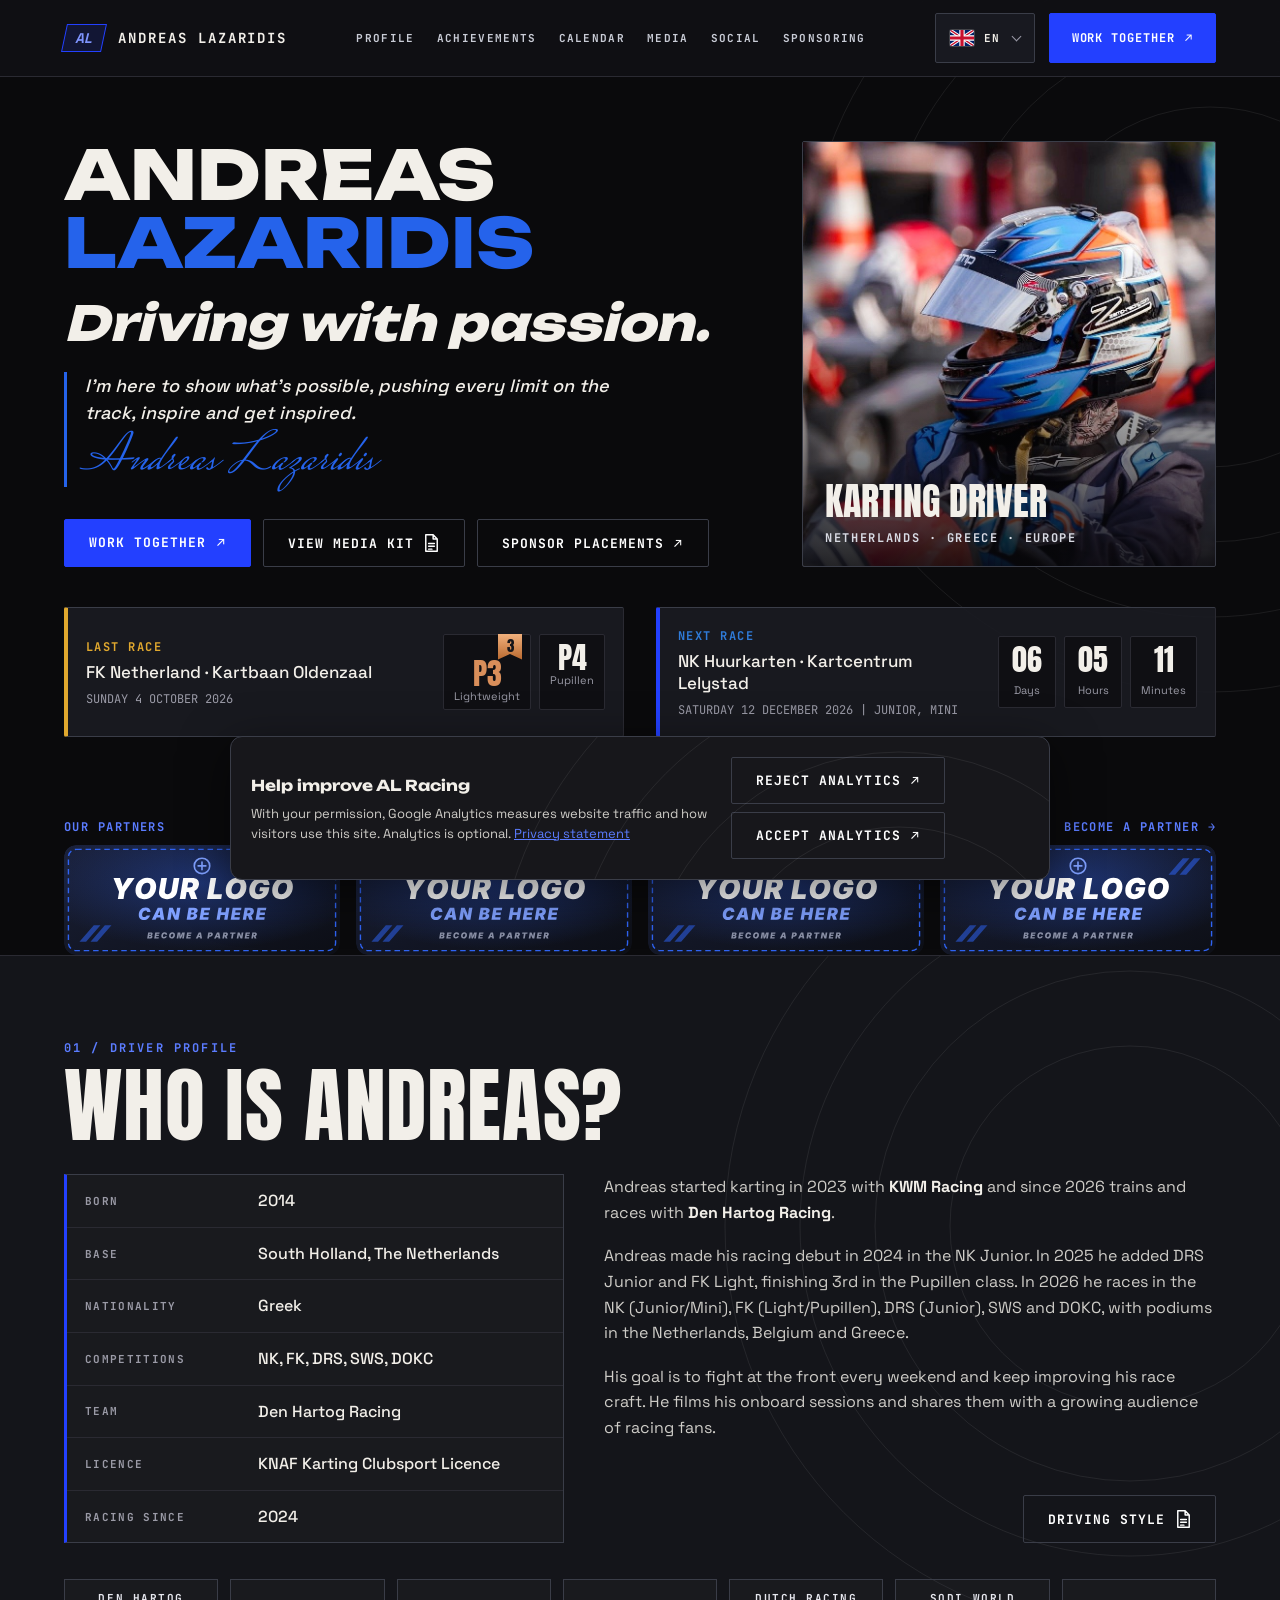
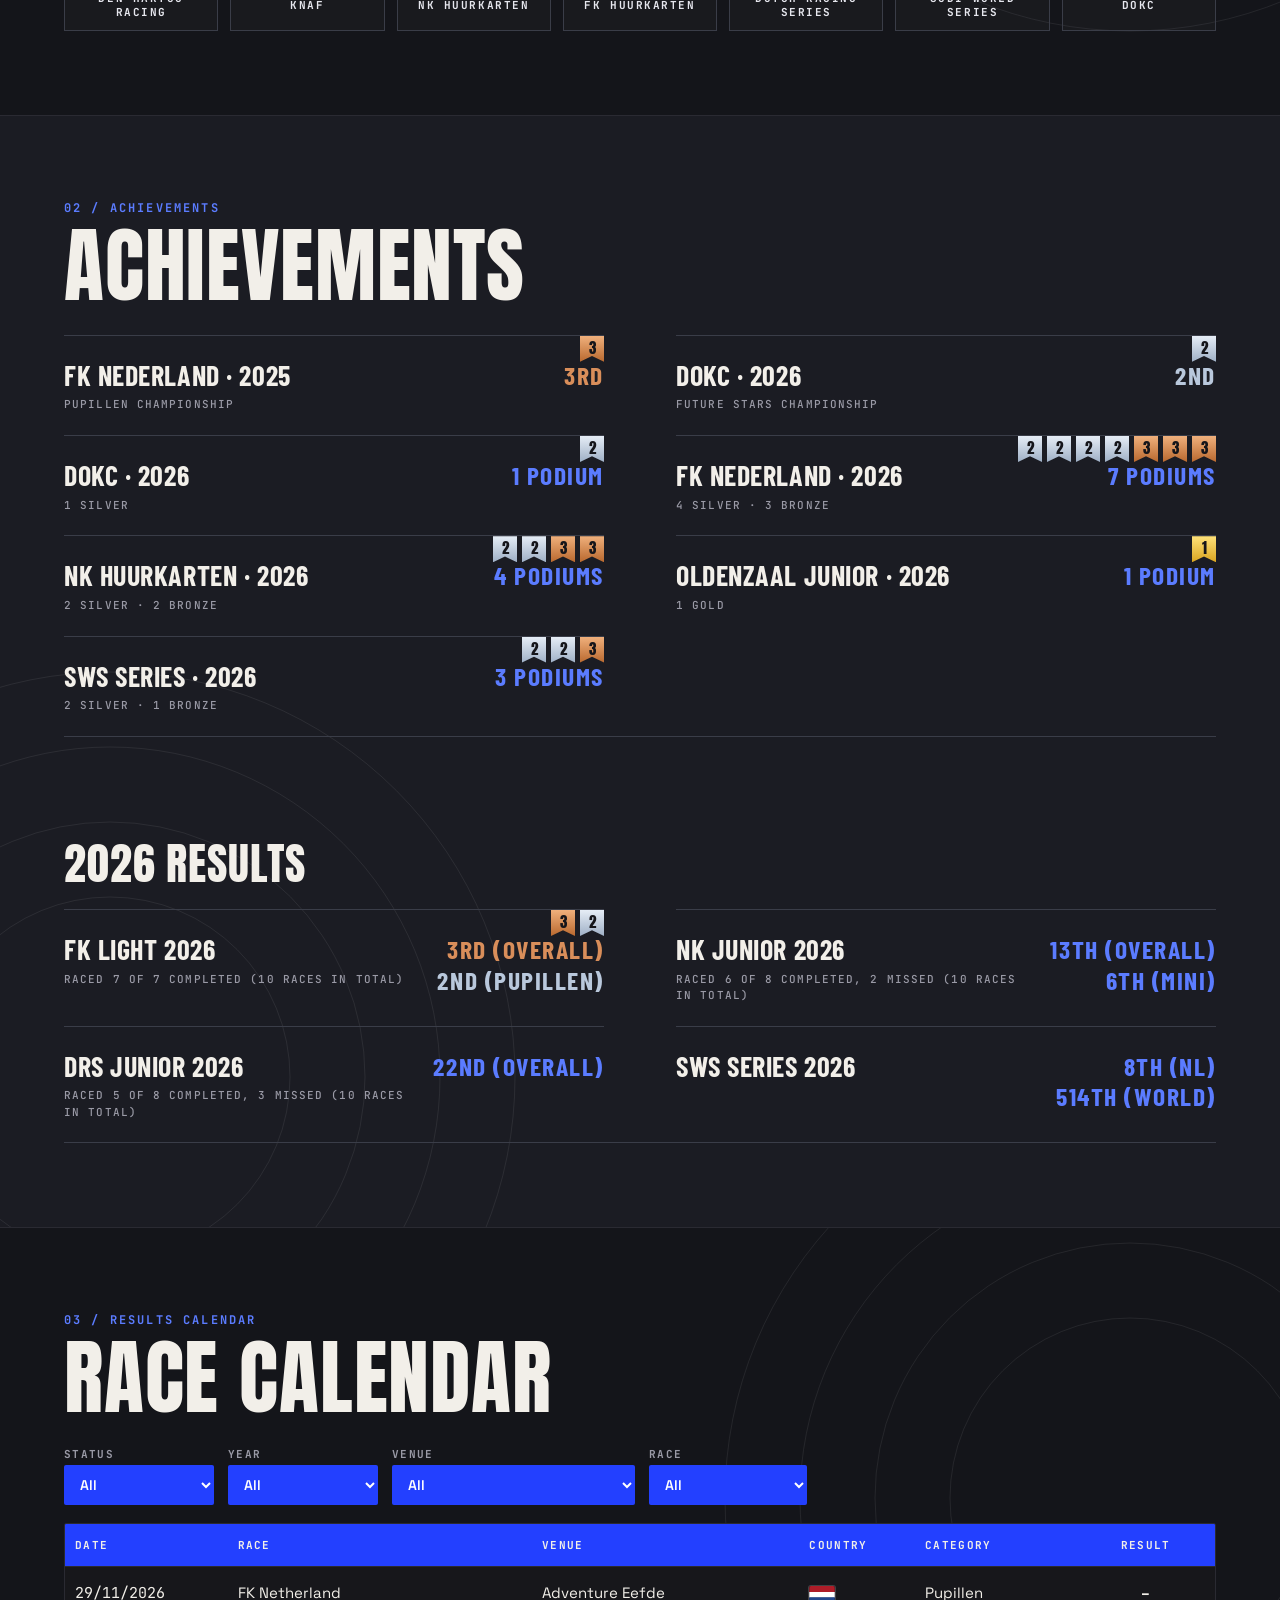
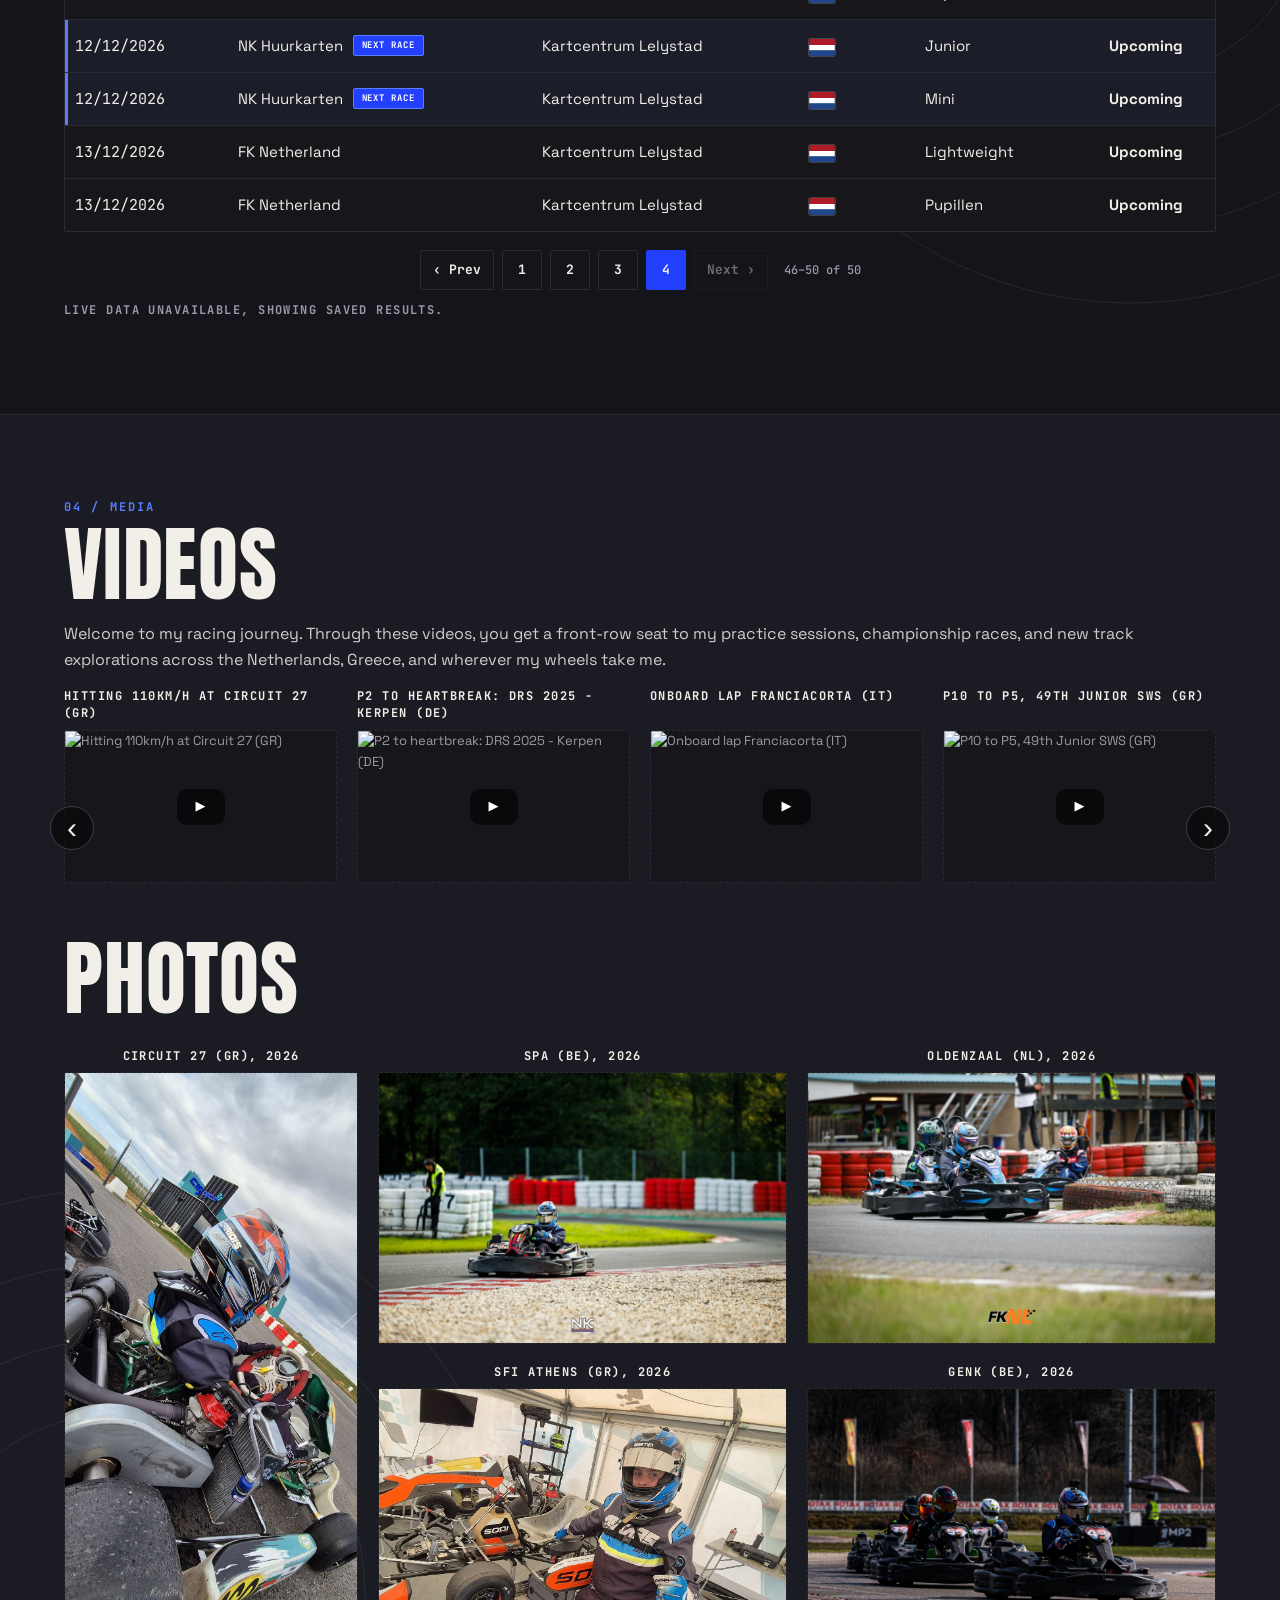
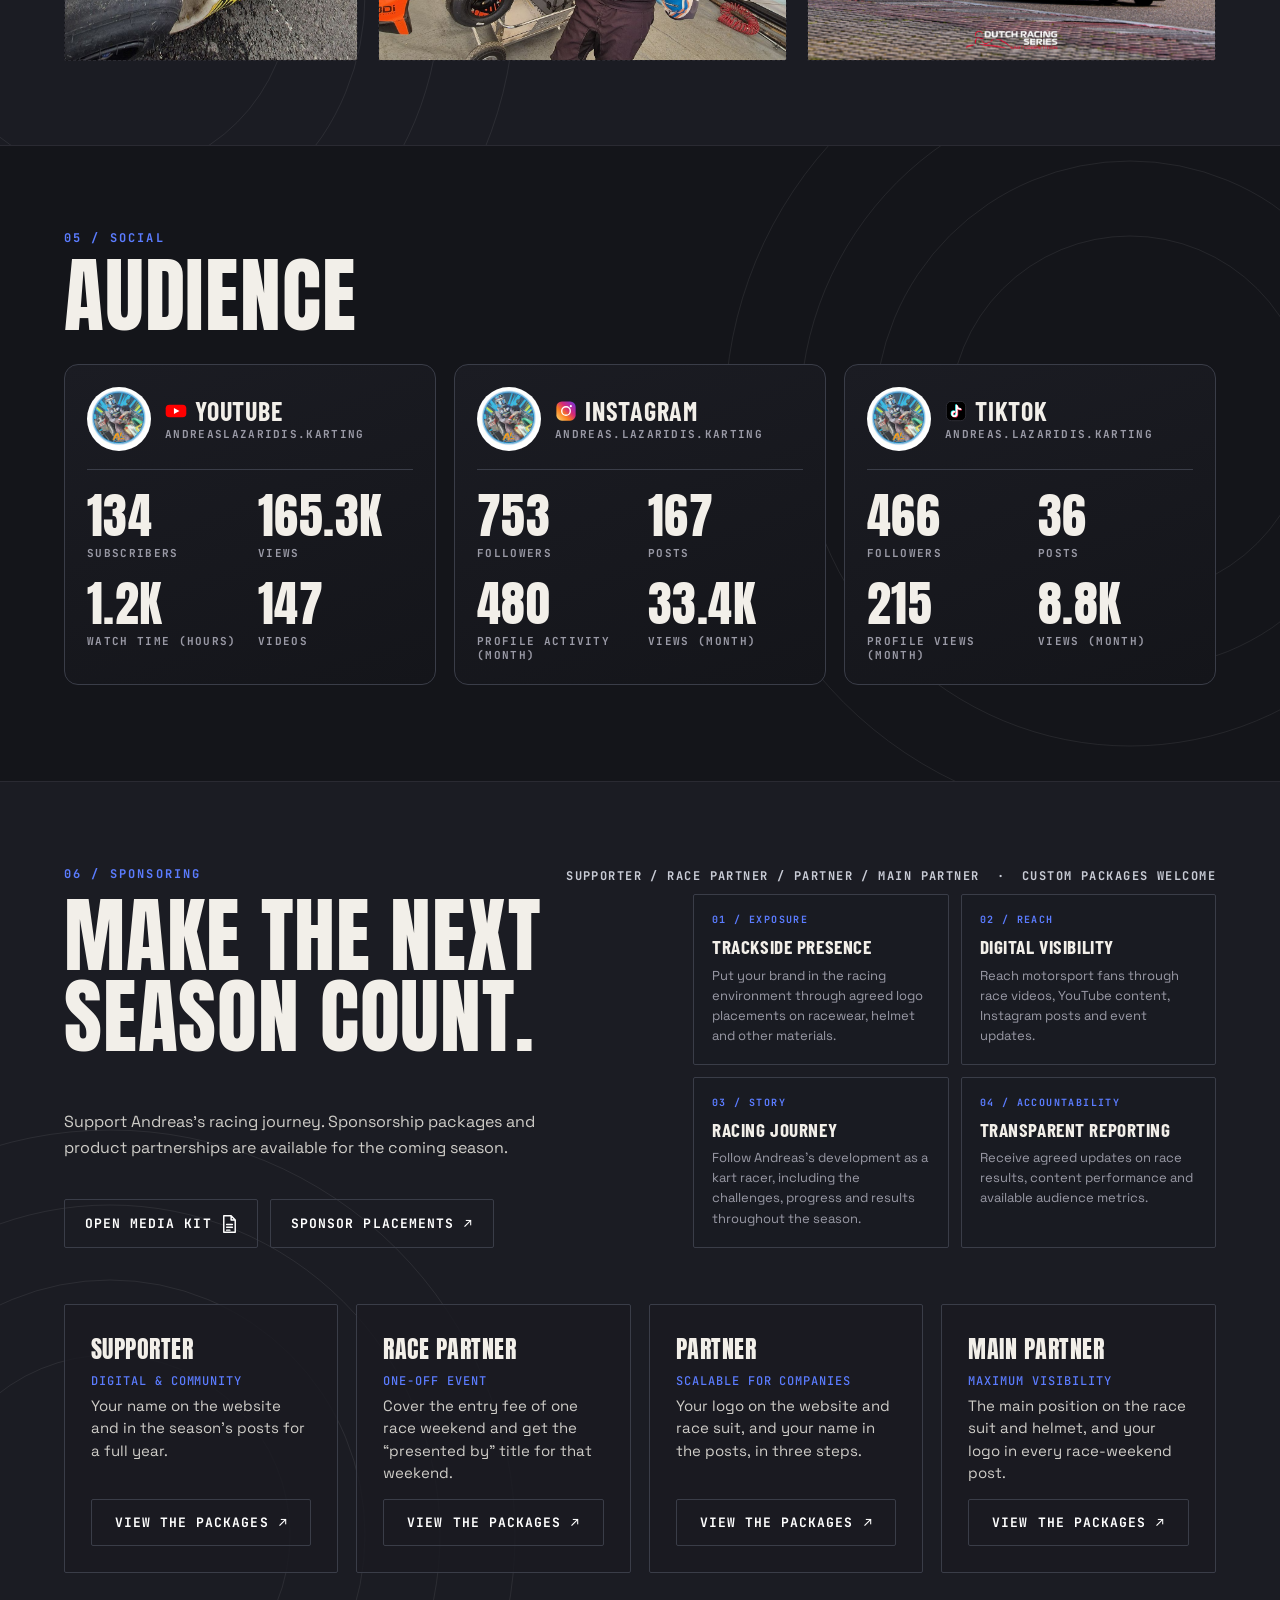
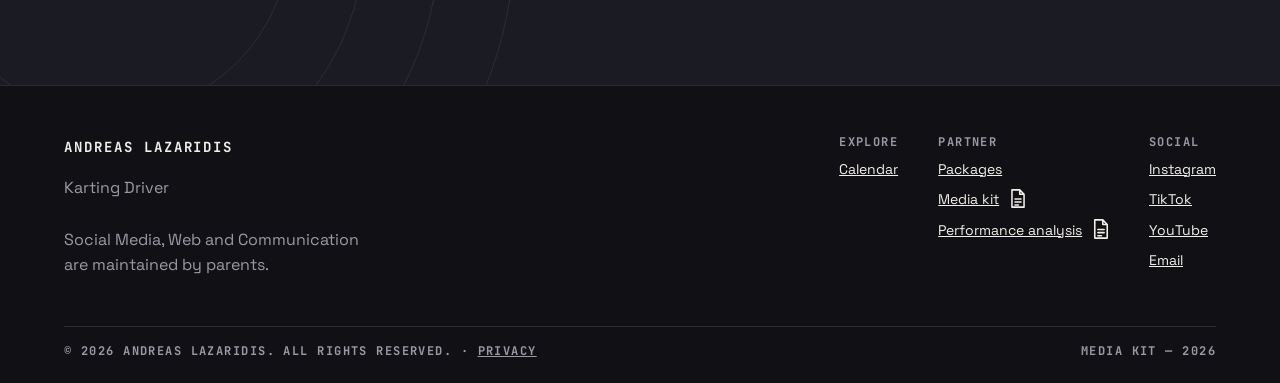
==== en/index.html @ 856485b6 "Replace media kit with 3 language decks (NL/EN/EL) Co-Authored-By: Claude Sonnet 5.5 <noreply@anthro" ====
<!DOCTYPE html>
<html lang="en">
<head>
<meta charset="utf-8">
<meta name="viewport" content="width=device-width, initial-scale=1">
<title>Andreas Lazaridis | Karting Driver</title>
<meta name="description" content="Follow karting driver Andreas Lazaridis racing in the Netherlands and across Europe. Explore race results, onboard videos, achievements and sponsorship opportunities.">
<meta name="theme-color" content="#0a0a0c">
<link rel="canonical" href="https://www.alracing.nl/en/">
<link rel="alternate" hreflang="nl" href="https://www.alracing.nl/">
<link rel="alternate" hreflang="en" href="https://www.alracing.nl/en/">
<link rel="alternate" hreflang="el" href="https://www.alracing.nl/gr/">
<link rel="alternate" hreflang="x-default" href="https://www.alracing.nl/">
<meta property="og:type" content="website">
<meta property="og:site_name" content="www.alracing.nl">
<meta property="og:locale" content="en_GB">
<meta property="og:locale:alternate" content="nl_NL">
<meta property="og:locale:alternate" content="el_GR">
<meta property="og:url" content="https://www.alracing.nl/en/">
<meta property="og:image" content="https://www.alracing.nl/images/og-image.jpg">
<meta property="og:image:width" content="1200">
<meta property="og:image:height" content="630">
<meta property="og:image:type" content="image/jpeg">
<meta property="og:image:alt" content="Andreas Lazaridis, karting driver, alracing.nl">
<meta property="og:title" content="Andreas Lazaridis | Karting Driver">
<meta property="og:description" content="Follow karting driver Andreas Lazaridis racing in the Netherlands and across Europe. Explore race results, onboard videos, achievements and sponsorship opportunities.">
<meta name="twitter:card" content="summary_large_image">
<meta name="twitter:image" content="https://www.alracing.nl/images/og-image.jpg">
<meta name="twitter:title" content="Andreas Lazaridis | Karting Driver">
<meta name="twitter:description" content="Follow karting driver Andreas Lazaridis racing in the Netherlands and across Europe. Explore race results, onboard videos, achievements and sponsorship opportunities.">
<link rel="preconnect" href="https://fonts.googleapis.com"><link rel="preconnect" href="https://fonts.gstatic.com" crossorigin>
<link rel="preload" href="https://fonts.googleapis.com/css2?family=Unbounded:wght@500;800&family=Space+Grotesk:wght@400;500;700&family=JetBrains+Mono:wght@500;700&family=Anton&family=Barlow+Condensed:wght@600;700&family=Mrs+Saint+Delafield&display=swap" as="style" onload="this.onload=null;this.rel='stylesheet'">
<noscript><link href="https://fonts.googleapis.com/css2?family=Unbounded:wght@500;800&family=Space+Grotesk:wght@400;500;700&family=JetBrains+Mono:wght@500;700&family=Anton&family=Barlow+Condensed:wght@600;700&family=Mrs+Saint+Delafield&display=swap" rel="stylesheet"></noscript>
<link rel="icon" href="/favicon.ico" sizes="48x48">
<link rel="icon" href="/favicon.svg" type="image/svg+xml" sizes="any">
<link rel="icon" href="/favicon-48.png" sizes="48x48" type="image/png">
<link rel="icon" href="/favicon-96.png" sizes="96x96" type="image/png">
<link rel="icon" href="/favicon-192.png" sizes="192x192" type="image/png">
<link rel="apple-touch-icon" href="/apple-touch-icon.png">
<link rel="preload" as="image" href="/images/portrait.jpg" fetchpriority="high">
<link rel="stylesheet" href="/style.css">
<script src="/i18n.js" defer></script>
<script type="application/ld+json">{"@context":"https://schema.org","@type":"Person","name":"Andreas Lazaridis","jobTitle":"Karting driver","url":"https://www.alracing.nl/en/","image":"https://www.alracing.nl/images/og-image.jpg","sameAs":["https://www.instagram.com/andreas.lazaridis.karting/","https://www.tiktok.com/@andreaskarting","https://www.youtube.com/channel/UC0MeHXdDhLF814x2ey1p_Wg"]}</script>
</head>
<body>
<header><svg width="0" height="0" style="position:absolute" aria-hidden="true" focusable="false"><defs><symbol id="fl-nl" viewBox="0 0 30 20"><path fill="#AE1C28" d="M0 0h30v7H0z"/><path fill="#fff" d="M0 7h30v6.7H0z"/><path fill="#21468B" d="M0 13.3h30V20H0z"/></symbol><symbol id="fl-en" viewBox="0 0 30 20"><path fill="#012169" d="M0 0h30v20H0z"/><path stroke="#fff" stroke-width="4" d="M0 0l30 20M30 0L0 20"/><path stroke="#C8102E" stroke-width="1.8" d="M0 0l30 20M30 0L0 20"/><path stroke="#fff" stroke-width="6.7" d="M15 0v20M0 10h30"/><path stroke="#C8102E" stroke-width="4" d="M15 0v20M0 10h30"/></symbol><symbol id="fl-gr" viewBox="0 0 30 20"><path fill="#0D5EAF" d="M0 0h30v20H0z"/><path fill="#fff" d="M0 2.22h30v2.22H0zM0 6.67h30v2.22H0zM0 11.1h30v2.22H0zM0 15.56h30v2.22H0z"/><path fill="#0D5EAF" d="M0 0h11.1v11.1H0z"/><path fill="#fff" d="M4.44 0h2.22v11.1H4.44zM0 4.44h11.1v2.22H0z"/></symbol></defs></svg><div class="wrap"><a class="logo" href="#top"><i aria-hidden="true"><b>AL</b></i>Andreas Lazaridis</a>
<nav><a href="#profile" data-i18n="nav_profile">Profile</a><a href="#achievements" data-i18n="nav_achievements">Achievements</a><a href="#calendar" data-i18n="nav_calendar">Calendar</a><a href="#media" data-i18n="nav_media">Media</a><a href="#social" data-i18n="nav_social">Social</a><a href="#sponsoring" data-i18n="nav_sponsoring">Sponsoring</a></nav>
<div class="hdr-end"><div class="lang" id="lang"><button class="lang-btn" type="button" aria-haspopup="true" aria-expanded="false" aria-controls="langMenu" aria-label="Language"><span class="lang-flag"><svg viewBox="0 0 30 20" aria-hidden="true"><use href="#fl-en"/></svg></span><span class="lang-code">EN</span></button><ul class="lang-menu" id="langMenu" hidden><li><a href="/nl/" hreflang="nl" lang="nl"><span class="lang-flag"><svg viewBox="0 0 30 20" aria-hidden="true"><use href="#fl-nl"/></svg></span><span class="lang-name">Nederlands</span><span class="lang-abbr">NL</span></a></li><li><a href="/en/" hreflang="en" lang="en" aria-current="true"><span class="lang-flag"><svg viewBox="0 0 30 20" aria-hidden="true"><use href="#fl-en"/></svg></span><span class="lang-name">English</span><span class="lang-abbr">EN</span></a></li><li><a href="/gr/" hreflang="el" lang="el"><span class="lang-flag"><svg viewBox="0 0 30 20" aria-hidden="true"><use href="#fl-gr"/></svg></span><span class="lang-name">Ελληνικά</span><span class="lang-abbr">GR</span></a></li></ul></div><a class="btn" data-mail data-i18n="btn_work_together" href="#">Work together</a></div></div></header>

<main id="top" class="wrap">
<div class="hero"><div>
<h1>Andreas <span>Lazaridis</span></h1><p class="tag" data-i18n="hero_tag">Driving with passion.</p>
<blockquote class="quote"><p data-i18n="hero_quote">I'm here to show what's possible, pushing every limit on the track, inspire and get inspired.</p>
<div class="sig" aria-label="Andreas Lazaridis">Andreas Lazaridis</div></blockquote>
<div class="cta"><a class="btn" data-mail data-i18n="btn_work_together" href="#">Work together</a><a class="btn ghost" href="/mediakit_en.pdf" target="_blank" rel="noopener" data-i18n="hero_btn_mediakit">View media kit</a><button type="button" class="btn ghost" data-place data-i18n="hero_btn_sponsors">Sponsor placements</button></div></div>
<div class="portrait"><img src="/images/portrait.jpg" width="850" height="1164" alt="Andreas Lazaridis holding his helmet" fetchpriority="high" decoding="async" onerror="this.style.display='none'">
<div class="mantra" data-i18n-first="hero_mantra">Karting driver<span class="mono" data-i18n="hero_mantra_sub">Netherlands · Greece · Europe</span></div></div></div>

<div class="strip">
<div class="next last" id="last" hidden><div><span class="mono" data-i18n="strip_last_race">Last race</span><h3 id="lName"></h3><small id="lMeta"></small></div>
<div class="cd" id="lRes"></div></div>
<div class="next" id="next" hidden><div><span class="mono" data-i18n="strip_next_race">Next race</span><h3 id="nName"></h3><small id="nMeta"></small></div>
<div class="cd" id="cd"><div><b id="d">00</b><span data-i18n="strip_days">Days</span></div><div><b id="h">00</b><span data-i18n="strip_hours">Hours</span></div><div><b id="m">00</b><span data-i18n="strip_minutes">Minutes</span></div></div></div>
</div>
<div class="spons" aria-label="Partners"><div class="sp-head"><span class="mono" data-i18n="strip_our_partners">Our partners</span><a class="mono" href="#sponsoring" data-i18n="strip_become_partner">Become a partner &rarr;</a></div>
<div class="sp-view" id="spView" tabindex="0"><div class="sp-track" id="spTrack"></div></div></div>
</main>

<section id="profile"><div class="wrap"><span class="eyebrow" data-i18n="profile_eyebrow">01 / Driver profile</span><h2 data-i18n="profile_heading">Who is Andreas?</h2>
<div class="two"><dl class="facts"><div><dt data-i18n="facts_born">Born</dt><dd>2014</dd></div><div><dt data-i18n="facts_base">Base</dt><dd data-i18n="facts_base_value">South Holland, The Netherlands</dd></div><div><dt data-i18n="facts_nationality">Nationality</dt><dd data-i18n="facts_nationality_value">Greek</dd></div><div><dt data-i18n="facts_competitions">Competitions</dt><dd>NK, FK, DRS, SWS, DOKC</dd></div><div><dt data-i18n="facts_team">Team</dt><dd>Den Hartog Racing</dd></div><div><dt data-i18n="facts_licence">Licence</dt><dd data-i18n="facts_licence_value">KNAF Karting Clubsport Licence</dd></div><div><dt data-i18n="facts_since">Racing since</dt><dd>2024</dd></div></dl><div>
<p data-i18n="profile_p1" data-i18n-bold>Andreas started karting in 2023 with <b>KWM Racing</b> and since 2026 trains and races with <b>Den Hartog Racing</b>.</p>
<p data-i18n="profile_p2" data-i18n-bold>Andreas made his racing debut in 2024 in the NK Junior. In 2025 he added DRS Junior and FK Light, finishing 3rd in the Pupillen class. In 2026 he races in the NK (Junior/Mini), FK (Light/Pupillen), DRS (Junior), SWS and DOKC, with podiums in the Netherlands, Belgium and Greece.</p>
<p data-i18n="profile_p3" data-i18n-bold>His goal is to fight at the front every weekend and keep improving his race craft. He films his onboard sessions and shares them with a growing audience of racing fans.</p><a class="btn ghost facts-cta" data-i18n="profile_btn_driving_style" href="/documents/Andreas-Lazaridis-Performance-Analysis.pdf" target="_blank" rel="noopener">Driving Style</a></div>
</div><div class="chips" id="logos"></div></div></section>

<section id="achievements"><div class="wrap"><span class="eyebrow" data-i18n="achievements_eyebrow">02 / Achievements</span><h2 data-i18n="achievements_heading">Achievements</h2>
<div class="res" id="ach"></div>
<h3 class="sub" data-i18n="achievements_subheading">2026 Results</h3>
<div class="res" id="standings"></div></div></section>

<section id="calendar"><div class="wrap"><span class="eyebrow" data-i18n="calendar_eyebrow">03 / Results calendar</span><h2 data-i18n="calendar_heading">Race Calendar</h2>
<div class="filters">
<label><span data-i18n="filter_status">Status</span><select id="fStatus"></select></label><label><span data-i18n="filter_year">Year</span><select id="fYear"></select></label>
<label><span data-i18n="filter_venue">Venue</span><select id="fVenue"></select></label><label><span data-i18n="filter_race">Race</span><select id="fRace"></select></label></div>
<div class="scroll"><table><thead><tr><th data-i18n="table_date">Date</th><th data-i18n="table_race">Race</th><th data-i18n="table_venue">Venue</th><th data-i18n="table_country">Country</th><th data-i18n="table_category">Category</th><th style="text-align:center" data-i18n="table_result">Result</th></tr></thead><tbody id="rows"></tbody></table></div>
<div class="pager" id="pager"></div>
<p class="mono" id="note"></p></div></section>

<section id="media"><div class="wrap"><span class="eyebrow" data-i18n="media_eyebrow">04 / Media</span><h2 data-i18n="media_videos_heading">Videos</h2>
<p style="color:#cfcdc8;margin-top:-12px" data-i18n="media_videos_intro">Welcome to my racing journey. Through these videos, you get a front-row seat to my practice sessions, championship races, and new track explorations across the Netherlands, Greece, and wherever my wheels take me.</p>
<div class="vrow"><button type="button" class="va" id="vPrev" aria-label="Scroll videos left">&#8249;</button><div class="vids" id="vids"></div><button type="button" class="va" id="vNext" aria-label="Scroll videos right">&#8250;</button></div><h2 data-i18n="media_photos_heading">Photos</h2><div class="photos" id="photos"></div><p class="more" id="phMore" hidden><button type="button" class="btn ghost" id="phAll"></button></p></div></section>
<div class="pc" id="pc" hidden role="dialog" aria-modal="true" aria-label="Photo gallery"><button type="button" class="pc-x" id="pcClose" aria-label="Close">&times;</button><div class="pc-stage"><button type="button" class="pc-a" id="pcPrev" aria-label="Previous photo">&#8249;</button><img id="pcImg" alt=""><button type="button" class="pc-a" id="pcNext" aria-label="Next photo">&#8250;</button></div><div class="pc-cap"><span class="mono" id="pcDate"></span><h3 id="pcTitle"></h3><span class="mono pc-credit" id="pcCredit"></span><div class="pc-nav"><span class="mono" id="pcCount"></span><div class="pc-dots" id="pcDots"></div></div></div></div><div class="pc" id="vc" hidden role="dialog" aria-modal="true" aria-label="Video gallery"><button type="button" class="pc-x" id="vcClose" aria-label="Close">&times;</button><div class="pc-stage"><button type="button" class="pc-a" id="vcPrev" aria-label="Previous video">&#8249;</button><div class="vc-frame" id="vcFrame"></div><button type="button" class="pc-a" id="vcNext" aria-label="Next video">&#8250;</button></div><div class="pc-cap"><span class="mono" id="vcDate"></span><h3 id="vcTitle"></h3><span class="mono pc-credit" id="vcCredit"></span><div class="pc-nav"><span class="mono" id="vcCount"></span><div class="pc-dots" id="vcDots"></div></div></div></div>

<div class="pm" id="pm" hidden role="dialog" aria-modal="true" aria-labelledby="pmT"><div class="pm-box"><button type="button" class="pc-x" id="pmClose" aria-label="Close">&times;</button>
<span class="eyebrow" data-i18n="pm_eyebrow">Sponsor placements</span><h3 id="pmT" data-i18n="pm_title">Where your brand appears</h3>
<p class="pm-lead" data-i18n="pm_lead">Shown on Andreas’s own helmet (Zamp RZ-42 Youth) and race suit.</p>
<div class="pm-fig helmet"><figure><img src="/images/sponsor-helmet-side.svg" width="330" height="318" alt="Helmet, side view: areas 1, 2, 8, 9, 11 and 12" loading="lazy"></figure><figure><img src="/images/sponsor-helmet-front.svg" width="260" height="296" alt="Helmet, front view: areas 2 and 11" loading="lazy"></figure><figure><img src="/images/sponsor-helmet-rear.svg" width="260" height="296" alt="Helmet, rear view: area 9" loading="lazy"></figure></div>
<div class="pm-fig suit"><figure><img src="/images/sponsor-suit-front.svg" width="300" height="632" alt="Race suit, front: areas 3 (small chest logos), 5, 6 and 7" loading="lazy"></figure><figure><img src="/images/sponsor-suit-back.svg" width="300" height="632" alt="Race suit, back: areas 4, 5, 6 and 10" loading="lazy"></figure></div>
<ul class="legend">
<li><i class="sw main"></i><b>Main Partner</b><span>1 Helmet side<br>2 Helmet top and forehead<br>4 Suit back<br>11 Visor top strip</span></li>
<li><i class="sw part"></i><b>Partner</b><span>3 Chest, small logos (left and right)<br>5 · 6 Sleeves<br>7 Side of the legs<br>12 Helmet lower side</span></li>
<li><i class="sw cust"></i><b>Custom, on request</b><span>8 Helmet chin<br>9 Helmet rear<br>10 Lower back</span></li>
<li><i class="sw sup"></i><b>Supporter</b><span>Website and social media<br>(no physical placement)</span></li></ul>
<p class="mono note" data-i18n="pm_note">Indicative layout. Logo sizes and exact positions are agreed per partner. The visor strip is subject to series rules.</p>
<div class="cta"><a class="btn" data-mail data-i18n="pm_cta" href="#">Talk partnerships</a></div></div></div>


<div class="pm" id="pp" hidden role="dialog" aria-modal="true" aria-labelledby="ppT"><div class="pm-box"><button type="button" class="pc-x" id="ppClose" aria-label="Close">&times;</button>
<span class="eyebrow" data-i18n="pp_eyebrow">Sponsorship packages</span><h3 id="ppT" data-i18n="pp_title">Choose your level</h3>
<p class="pm-lead" data-i18n="pp_lead">From a year of visibility on the website to the main position on the race suit and helmet. All packages apply to the 2027 season.</p>
<div class="pp-grid">
<article class="pp-card"><div class="pp-head"><h4>Supporter</h4><div class="pp-price"><span data-i18n="pp_sup_price">€200</span><small data-i18n="pp_sup_dur">1 year</small></div><p class="pp-tag" data-i18n="pp_sup_tag">Digital &amp; community</p></div>
<ul><li><b data-i18n="pp_sup_1k">Website:</b> <span data-i18n="pp_sup_1v">your name in the dedicated “Supporters” section of the website for a full year</span></li><li><b data-i18n="pp_sup_2k">Social media:</b> <span data-i18n="pp_sup_2v">your own thank-you post on Instagram and TikTok</span></li><li data-i18n="pp_sup_3v">Tagged in the season’s milestone posts</li><li data-i18n="pp_sup_4v">Year-end recap</li></ul><a class="btn ghost pk-cta" data-mail data-subject="Supporter package enquiry" data-i18n="pkg_supporter_cta" href="#">Become a Supporter</a></article>
<article class="pp-card"><div class="pp-head"><h4>Race Partner</h4><div class="pp-price"><span data-i18n="pp_race_price">€200</span><small data-i18n="pp_race_dur">1 race weekend</small></div><p class="pp-tag" data-i18n="pp_race_tag">One-off event</p></div>
<ul><li><b data-i18n="pp_race_1k">The idea:</b> <span data-i18n="pp_race_1v">you pay the entry fee for one race weekend</span></li><li><b data-i18n="pp_race_2k">Weekend title:</b> <span data-i18n="pp_race_2v">the weekend’s preview, live and result posts carry your name as “presented by”. One Race Partner per weekend; season-long partners stay visible as agreed.</span></li><li data-i18n="pp_race_3v">A dedicated thank-you post for the weekend</li><li><b data-i18n="pp_race_4k">Activation:</b> <span data-i18n="pp_race_4v">Andreas wears your branded clothing (t-shirt, cap, team wear) in the paddock and at the podium ceremony when not in his race suit</span></li></ul><a class="btn ghost pk-cta" data-mail data-subject="Race Partner package enquiry" data-i18n="pkg_race_partner_cta" href="#">Become a Race Partner</a></article>
<article class="pp-card"><div class="pp-head"><h4>Partner</h4><div class="pp-price"><span data-i18n="pp_par_price">€500–1,000</span><small data-i18n="pp_par_dur">season</small></div><p class="pp-tag" data-i18n="pp_par_tag">Scalable for companies</p></div>
<ul><li><b data-i18n="pp_par_1k">Website:</b> <span data-i18n="pp_par_1v">your logo on the website</span></li><li><b data-i18n="pp_par_2k">Social media:</b> <span data-i18n="pp_par_2v">you are named and tagged in all Instagram and TikTok posts and on the pre-race and post-race (preview and result) flyers</span></li></ul>
<table class="pp-tier"><tr><th data-i18n="pp_par_t1p">€500</th><td data-i18n="pp_par_t1v">Small logo centred on the chest</td></tr><tr><th data-i18n="pp_par_t2p">€750</th><td data-i18n="pp_par_t2v">Medium-sized logo along one sleeve</td></tr><tr><th data-i18n="pp_par_t3p">€1,000</th><td data-i18n="pp_par_t3v">Logo on the side of the leg, a small chest logo and a small helmet logo</td></tr></table><a class="btn ghost pk-cta" data-mail data-subject="Partner package enquiry" data-i18n="pkg_partner_cta" href="#">Become a Partner</a></article>
<article class="pp-card"><div class="pp-head"><h4>Main Partner</h4><div class="pp-price"><span data-i18n="pp_main_price">€2,500+</span><small data-i18n="pp_main_dur">season</small></div><p class="pp-tag" data-i18n="pp_main_tag">Maximum visibility</p></div>
<ul><li><b data-i18n="pp_main_1k">Website:</b> <span data-i18n="pp_main_1v">primary logo position</span></li><li><b data-i18n="pp_main_2k">Social media:</b> <span data-i18n="pp_main_2v">your logo in every post and on the flyers of a race weekend, plus on request a dedicated Story highlight after each weekend</span></li><li><b data-i18n="pp_main_3k">Race suit:</b> <span data-i18n="pp_main_3v">large main logo across the back</span></li><li><b data-i18n="pp_main_4k">Helmet:</b> <span data-i18n="pp_main_4v">dominant logo position</span></li></ul><a class="btn ghost pk-cta" data-mail data-subject="Main Partner package enquiry" data-i18n="pkg_main_partner_cta" href="#">Become Main Partner</a></article>
</div>
<p class="mono note" data-i18n="pp_note">Companies that offer products or services instead of money (for example hotel nights) can become an in-kind partner, valued at the matching package. Prices apply to the 2027 season; logo sizes and positions are agreed together.</p>
<div class="cta"><button type="button" class="btn ghost" data-pp-place data-i18n="pp_btn_place">View the logo placements</button><a class="btn" data-mail data-i18n="pm_cta" href="#">Talk partnerships</a></div></div></div>

<section id="social"><div class="wrap"><span class="eyebrow" data-i18n="social_eyebrow">05 / Social</span><h2 data-i18n="social_heading">Audience</h2><div class="soc" id="soc"></div><p class="mono" id="socNote"></p></div></section>

<section id="sponsoring"><div class="wrap"><span class="eyebrow" data-i18n="sponsoring_eyebrow">06 / Sponsoring</span><h2 data-i18n="sponsoring_heading">Make the next<br>season count.</h2>
<div class="benefits" aria-label="Why partner with Andreas">
<div class="benefit"><span class="mono">01 / Exposure</span><h3 data-i18n="benefit_1_title">Trackside Presence</h3><p data-i18n="benefit_1_desc">Put your brand in the racing environment through agreed logo placements on racewear, helmet and other materials.</p></div>
<div class="benefit"><span class="mono">02 / Reach</span><h3 data-i18n="benefit_2_title">Digital Visibility</h3><p data-i18n="benefit_2_desc">Reach motorsport fans through race videos, YouTube content, Instagram posts and event updates.</p></div>
<div class="benefit"><span class="mono">03 / Story</span><h3 data-i18n="benefit_3_title">Racing Journey</h3><p data-i18n="benefit_3_desc">Follow Andreas’s development as a kart racer, including the challenges, progress and results throughout the season.</p></div>
<div class="benefit"><span class="mono">04 / Accountability</span><h3 data-i18n="benefit_4_title">Transparent Reporting</h3><p data-i18n="benefit_4_desc">Receive agreed updates on race results, content performance and available audience metrics.</p></div>
</div>
<p class="lead" data-i18n="sponsoring_lead">Support Andreas’s racing journey. Sponsorship packages and product partnerships are available for the coming season.</p>
<div class="cta"><a class="btn ghost" href="/mediakit_en.pdf" target="_blank" rel="noopener" data-i18n="sponsoring_btn_mediakit">Open media kit</a><button type="button" class="btn ghost" data-place data-i18n="hero_btn_sponsors">Sponsor placements</button></div>
<p class="side mono" data-i18n="sponsoring_side_note">Supporter / Race Partner / Partner / Main Partner &nbsp;·&nbsp; Custom packages welcome</p>
<div class="pk" id="packages">
<div><h3>Supporter</h3><p class="pk-tag" data-i18n="pp_sup_tag">Digital &amp; community</p><p class="pk-desc" data-i18n="pk_sup_desc">Your name on the website and in the season’s posts for a full year.</p><button type="button" class="btn ghost pk-cta" data-pp-open data-i18n="pp_open">View the packages</button></div>
<div><h3>Race Partner</h3><p class="pk-tag" data-i18n="pp_race_tag">One-off event</p><p class="pk-desc" data-i18n="pk_race_desc">Cover the entry fee of one race weekend and get the “presented by” title for that weekend.</p><button type="button" class="btn ghost pk-cta" data-pp-open data-i18n="pp_open">View the packages</button></div>
<div><h3>Partner</h3><p class="pk-tag" data-i18n="pp_par_tag">Scalable for companies</p><p class="pk-desc" data-i18n="pk_par_desc">Your logo on the website and race suit, and your name in the posts, in three steps.</p><button type="button" class="btn ghost pk-cta" data-pp-open data-i18n="pp_open">View the packages</button></div>
<div><h3>Main Partner</h3><p class="pk-tag" data-i18n="pp_main_tag">Maximum visibility</p><p class="pk-desc" data-i18n="pk_main_desc">The main position on the race suit and helmet, and your logo in every race-weekend post.</p><button type="button" class="btn ghost pk-cta" data-pp-open data-i18n="pp_open">View the packages</button></div></div>
</div>
</div></section>

<footer><div class="wrap"><div class="fgrid"><div><div class="logo">ANDREAS LAZARIDIS</div><p><span data-i18n="hero_mantra">Karting Driver</span><br><br><span data-i18n="footer_tagline">Social Media, Web and Communication are maintained by parents.</span></p></div><div class="fcols"><div><span class="mono" data-i18n="footer_explore">Explore</span><a href="#calendar" data-i18n="footer_calendar">Calendar</a></div>
<div><span class="mono">Partner</span><a href="#sponsoring" data-i18n="footer_packages">Packages</a><a href="/mediakit_en.pdf" target="_blank" rel="noopener" data-i18n="footer_mediakit">Media kit</a><a data-i18n="footer_performance" href="/documents/Andreas-Lazaridis-Performance-Analysis.pdf" target="_blank" rel="noopener">Performance analysis</a></div>
<div><span class="mono">Social</span><a data-k="instagram" href="#">Instagram</a><a data-k="tiktok" href="#">TikTok</a><a data-k="youtube" href="#">YouTube</a><a data-mail href="#">Email</a></div></div></div>
<div class="copy mono"><span><span data-i18n="footer_rights">© 2026 Andreas Lazaridis. All rights reserved.</span> · <a href="/en/privacy.html" target="_blank" rel="noopener" data-i18n="footer_privacy">Privacy</a></span><span>Media kit — 2026</span></div></div></footer>

<script>
/* ============ EDIT THIS BLOCK ============ */
const CFG={
  email:"info@alracing.nl",               // sponsor contact (parent/manager)
  sheet:"https://docs.google.com/spreadsheets/d/e/2PACX-1vTrQTYaoqWvwmPKYbInqhbu4hII_DbV8_bhokbmEGP2MNCJb8efUMAeSUDZZZQDEM2u_l4HOSiRgwo5/pub?gid=0&single=true&output=csv",                                       // paste the Google Sheet "Publish to web" CSV link here
  links:{instagram:"https://www.instagram.com/andreas.lazaridis.karting/",
         tiktok:"https://www.tiktok.com/@andreaskarting",
         youtube:"https://www.youtube.com/channel/UC0MeHXdDhLF814x2ey1p_Wg"},
  socialSheet:"https://docs.google.com/spreadsheets/d/e/2PACX-1vTrQTYaoqWvwmPKYbInqhbu4hII_DbV8_bhokbmEGP2MNCJb8efUMAeSUDZZZQDEM2u_l4HOSiRgwo5/pub?gid=1383239317&single=true&output=csv",   // "Social" tab of the same Google Sheet, published as CSV (see tools/README.md). Leave "" to use the numbers below.
  avatars:{},   // optional profile picture per platform, e.g. {youtube:"/images/avatar-yt.png"}; empty = images/avatar.png for all
  videosSheet:"https://docs.google.com/spreadsheets/d/e/2PACX-1vTrQTYaoqWvwmPKYbInqhbu4hII_DbV8_bhokbmEGP2MNCJb8efUMAeSUDZZZQDEM2u_l4HOSiRgwo5/pub?gid=261061846&single=true&output=csv",   // "Videos" tab of the same Google Sheet, published as CSV (columns: id,title,date,track,location,country,credits; see tools/README.md). Leave "" to use the VIDEOS list below.
  partnersSheet:"",   // "Partners" tab of the same Google Sheet, published as CSV (columns: name,tier,logo,link; see tools/README.md). Leave "" to use the PARTNERS list below.
  photosSheet:"https://docs.google.com/spreadsheets/d/e/2PACX-1vTrQTYaoqWvwmPKYbInqhbu4hII_DbV8_bhokbmEGP2MNCJb8efUMAeSUDZZZQDEM2u_l4HOSiRgwo5/pub?gid=930260858&single=true&output=csv",   // "Photos" tab of the same Google Sheet, published as CSV (columns: file,title,date,location,credits; see tools/README.md). Leave "" to use the PHOTOS list below.
  defaultTime:"10:00"                             // used when a race row has no time
};
const UI=(()=>{const dictionaries={
  nl:{all:"Alle",upcoming:"Aankomend",completed:"Verreden",noRaces:"Geen races gevonden voor deze filters.",prev:"Vorige",next:"Volgende",previousPage:"Vorige pagina",nextPage:"Volgende pagina",of:"van",nextRace:"VOLGENDE RACE",previousRace:"VORIGE RACE",viewAll:"Bekijk alle",photos:"foto's",add:"Toevoegen",updated:"Bijgewerkt",yourLogo:"Jouw logo kan hier staan",contactUs:"neem contact op",photo:"Foto:",gold:"goud",silver:"zilver",bronze:"brons",podium:"podium",podiums:"podiums",dateLocale:"nl-NL"},
  en:{all:"All",upcoming:"Upcoming",completed:"Completed",noRaces:"No races match these filters.",prev:"Prev",next:"Next",previousPage:"Previous page",nextPage:"Next page",of:"of",nextRace:"NEXT RACE",previousRace:"PREVIOUS RACE",viewAll:"View all",photos:"photos",add:"Add",updated:"Updated",yourLogo:"Your logo can be here",contactUs:"contact us",photo:"Photo:",gold:"gold",silver:"silver",bronze:"bronze",podium:"podium",podiums:"podiums",dateLocale:"en-GB"},
  el:{all:"Όλα",upcoming:"Προσεχείς",completed:"Ολοκληρωμένοι",noRaces:"Δεν υπάρχουν αγώνες που να ταιριάζουν στα φίλτρα.",prev:"Προηγ.",next:"Επόμ.",previousPage:"Προηγούμενη σελίδα",nextPage:"Επόμενη σελίδα",of:"από",nextRace:"ΕΠΟΜΕΝΟΣ ΑΓΩΝΑΣ",previousRace:"ΠΡΟΗΓΟΥΜΕΝΟΣ ΑΓΩΝΑΣ",viewAll:"Προβολή όλων",photos:"φωτογραφιών",add:"Προσθήκη",updated:"Ενημερώθηκε",yourLogo:"Το λογότυπό σας μπορεί να εμφανιστεί εδώ",contactUs:"επικοινωνήστε μαζί μας",photo:"Φωτογραφία:",gold:"χρυσά",silver:"ασημένια",bronze:"χάλκινα",podium:"βάθρο",podiums:"βάθρα",dateLocale:"el-GR"}
};return dictionaries[document.documentElement.lang]||dictionaries.en;})();
const LOGO_DIR="/images/logos/";   // folder that holds the logo files (shown when you hover a link)
const CHIPS=[ // [label, logo file, link]  leave the link "" for no link
 ["Den Hartog Racing","denhartoglogo.png","https://denhartogracing.com/"],
 ["KNAF","knaflogo.png","https://www.knaf.nl/"],
 ["NK Huurkarten","nklogo.png","https://www.nkhuurkarten.nl/"],
 ["FK Huurkarten","fklogo.png","https://www.fknederland.nl/"],
 ["Dutch Racing Series","drs.png","https://www.dutchracingseries.nl/"],
 ["Sodi World Series","swslogo.png","https://www.sodiwseries.com/en-gb/drivers/lazaridis-andreas-116849.html"],
 ["DOKC","docklogo.png","https://www.ecrentalkarting.eu/dokc/"]];
const VIDEOS=[ // id = the part after v= in the YouTube link; used until the Videos tab of the Sheet is set up
 {t:"Hitting 110km/h at Circuit 27 (GR)",id:"Q9MOau-zC30"},{t:"P2 to heartbreak: DRS 2025 - Kerpen (DE)",id:"OmETofpXb9M"},
 {t:"Onboard lap Franciacorta (IT)",id:"ucps9gld80k"},{t:"P10 to P5, 49th Junior SWS (GR)",id:"KW5FUVxNH4U"}];
const PARTNERS=[]; // [name, tier (Main Partner / Partner / Supporter), logo file in images/partners/, website link]; used until the Partners tab of the Sheet is set up
const PHOTOS=[["Circuit 27 (GR), 2026","circuit27","","",""],["Spa (BE), 2026","spa","","",""],["Oldenzaal (NL), 2026","oldenzaal","","",""],["SFI Athens (GR), 2026","sfi-athens","","",""],["Genk (BE), 2026","genk","","",""]]; // [title, file in images/race/, date, location, credit]; used until the Photos tab of the Sheet is set up
const ICONS={ // simple inline logos, shown left of each metric row
 YouTube:'<svg viewBox="0 0 64 64" aria-hidden="true"><rect x="2" y="14" width="60" height="36" rx="11" fill="#f00"/><path d="M26 23v18l16-9z" fill="#fff"/></svg>',
 Instagram:'<svg viewBox="0 0 64 64" aria-hidden="true"><defs><linearGradient id="ig" x1="0" y1="1" x2="1" y2="0"><stop offset="0" stop-color="#feda75"/><stop offset=".35" stop-color="#fa7e1e"/><stop offset=".6" stop-color="#d62976"/><stop offset=".85" stop-color="#962fbf"/><stop offset="1" stop-color="#4f5bd5"/></linearGradient></defs><rect x="4" y="4" width="56" height="56" rx="16" fill="url(#ig)"/><circle cx="32" cy="32" r="12.5" fill="none" stroke="#fff" stroke-width="4"/><circle cx="46" cy="18" r="3.2" fill="#fff"/></svg>',
 TikTok:'<svg viewBox="0 0 64 64" aria-hidden="true"><rect x="4" y="4" width="56" height="56" rx="14" fill="#000" stroke="#3a3a44" stroke-width="2"/><g fill="none" stroke-width="5" stroke-linecap="round" stroke-linejoin="round"><path d="M34 16v24.5a6.5 6.5 0 1 1-6.5-6.5M34 16c.8 6 5 10 11 10.5" stroke="#25f4ee" transform="translate(-2 -1.5)"/><path d="M34 16v24.5a6.5 6.5 0 1 1-6.5-6.5M34 16c.8 6 5 10 11 10.5" stroke="#fe2c55" transform="translate(2 1.5)"/><path d="M34 16v24.5a6.5 6.5 0 1 1-6.5-6.5M34 16c.8 6 5 10 11 10.5" stroke="#fff"/></g></svg>'
};
const STANDINGS=[ // [title, [result lines], small note]; used until the page text sheet has the res_ keys
 ["FK Light 2026",["3rd (Overall)", "2nd (Pupillen)"],"Raced 7 of 7 completed (10 races in total)"],
 ["NK Junior 2026",["13th (Overall)", "6th (Mini)"],"Raced 6 of 8 completed, 2 missed (10 races in total)"],
 ["DRS Junior 2026",["22nd (Overall)"],"Raced 5 of 8 completed, 3 missed (10 races in total)"],
 ["SWS Series 2026",["8th (NL)", "514th (World)"],""]];
const ACH=[ // [title, caption, result]; used until the page text sheet has the ach_ keys
 ["FK Nederland · 2025","Pupillen championship","3rd"],
 ["DOKC · 2026","Future Stars championship","2nd"]];
const SOCIAL=[["YouTube","AndreasLazaridis.Karting",[["Subscribers","134"],["Views","165.3K"],["Watch time (hours)","1.2K"],["Videos","147"]]],
 ["Instagram","andreas.lazaridis.karting",[["Followers","753"],["Posts","167"],["Profile activity (month)","480"],["Views (month)","33.4K"]]],
 ["TikTok","Andreas.Lazaridis.Karting",[["Followers","466"],["Posts","36"],["Profile views (month)","215"],["Views (month)","8.8K"]]]];
/* Fallback data, used if the Sheet is empty or can't be loaded. Columns: date,race,venue,country,category,result */
const FALLBACK=[["2026-02-22","FK Netherland","Euro Indoor Karting Swalmen","NL","Lightweight","9"],
["2026-02-22","FK Netherland","Euro Indoor Karting Swalmen","NL","Pupillen","3"],
["2026-03-15","DRS Nationals","Karting Genk","BE","Pro Light","21"],
["2026-03-29","FK Netherland","Karting Spa Francorchamps","BE","Lightweight","11"],
["2026-03-29","FK Netherland","Karting Spa Francorchamps","BE","Pupillen","6"],
["2026-04-11","NK Huurkarten","Circuit Park Berghem","NL","Junior","8"],
["2026-04-11","NK Huurkarten","Circuit Park Berghem","NL","Mini","4"],
["2026-04-12","FK Netherland","Circuit Park Berghem","NL","Lightweight","2"],
["2026-04-12","FK Netherland","Circuit Park Berghem","NL","Pupillen","2"],
["2026-04-30","SWS Series","Drivepark Thessaloniki","GR","Junior","2"],
["2026-05-10","DRS Nationals","KCNN, Vledderveen","NL","Junior","9"],
["2026-05-17","Oldenzaal Junior","Kartbaan Oldenzaal","NL","Junior","1"],
["2026-05-31","DRS Nationals","Kartcentrum Zwolle/Karba","NL","Junior","11"],
["2026-06-06","NK Huurkarten","Kartbaan Oldenzaal","NL","Junior","3"],
["2026-06-06","NK Huurkarten","Kartbaan Oldenzaal","NL","Mini","2"],
["2026-06-07","FK Netherland","Kartbaan Oldenzaal","NL","Lightweight","2"],
["2026-06-07","FK Netherland","Kartbaan Oldenzaal","NL","Pupillen","2"],
["2026-06-13","DRS Nationals","Karting Emmen","NL","3H Endurance","18"],
["2026-06-14","DRS Nationals","Karting Emmen","NL","Junior","18"],
["2026-06-20","NK Huurkarten","Kartfabrique Utrecht","NL","Junior","4"],
["2026-06-20","NK Huurkarten","Kartfabrique Utrecht","NL","Mini","3"],
["2026-06-21","FK Netherland","Kartfabrique Utrecht","NL","Lightweight","7"],
["2026-06-21","FK Netherland","Kartfabrique Utrecht","NL","Pupillen","4"],
["2026-07-25","SWS Series","Go Kart Center","GR","Junior","3"],
["2026-08-29","SWS Series","Go Kart Center","GR","Junior","2"],
["2026-09-05","NK Huurkarten","Kartcircuit de Landsard","NL","Junior","5"],
["2026-09-05","NK Huurkarten","Kartcircuit de Landsard","NL","Mini","14"],
["2026-09-06","FK Netherland","Kartcircuit de Landsard","NL","Lightweight","4"],
["2026-09-06","FK Netherland","Kartcircuit de Landsard","NL","Pupillen","3"],
["2026-09-13","DRS Nationals","Kartcentrum Lelystad","NL","Junior","15"],
["2026-09-19","NK Huurkarten","Karting Spa Francorchamps","BE","Junior","5"],
["2026-09-19","NK Huurkarten","Karting Spa Francorchamps","BE","Mini","2"],
["2026-10-03","DOKC","Kartbaan Oldenzaal","NL","Overall","22"],
["2026-10-03","DOKC","Kartbaan Oldenzaal","NL","Future Stars","2"],
["2026-10-04","FK Netherland","Kartbaan Oldenzaal","NL","Lightweight","3"],
["2026-10-04","FK Netherland","Kartbaan Oldenzaal","NL","Pupillen","4"],
["2026-10-17","NK Huurkarten","Indoorkarting Antwerpen","BE","Junior",""],
["2026-10-17","NK Huurkarten","Indoorkarting Antwerpen","BE","Mini",""],
["2026-11-01","DRS Nationals","Karting Spa Francorchamps","BE","Junior",""],
["2026-11-08","FK Netherland","Karting Spa Francorchamps","BE","Lightweight",""],
["2026-11-08","FK Netherland","Karting Spa Francorchamps","BE","Pupillen",""],
["2026-11-15","DRS Nationals","TT Junior Track, Assen","NL","Junior",""],
["2026-11-28","NK Huurkarten","Adventure Eefde","NL","Junior",""],
["2026-11-28","NK Huurkarten","Adventure Eefde","NL","Mini",""],
["2026-11-29","FK Netherland","Adventure Eefde","NL","Lightweight",""],
["2026-11-29","FK Netherland","Adventure Eefde","NL","Pupillen",""],
["2026-12-12","NK Huurkarten","Kartcentrum Lelystad","NL","Junior",""],
["2026-12-12","NK Huurkarten","Kartcentrum Lelystad","NL","Mini",""],
["2026-12-13","FK Netherland","Kartcentrum Lelystad","NL","Lightweight",""],
["2026-12-13","FK Netherland","Kartcentrum Lelystad","NL","Pupillen",""]];
/* ========================================= */

const iso=d=>{const m=d.match(/^(\d{1,2})\/(\d{1,2})\/(\d{4})$/);return m?m[3]+"-"+m[2].padStart(2,"0")+"-"+m[1].padStart(2,"0"):d},$=id=>document.getElementById(id), K=["date","race","venue","country","category","result","time"];
document.querySelectorAll("[data-mail]").forEach(a=>a.href="mailto:"+CFG.email+"?subject="+encodeURIComponent((a.dataset.subject||"Sponsorship enquiry")+" - Andreas Lazaridis"));
document.querySelectorAll("[data-k]").forEach(a=>{a.href=CFG.links[a.dataset.k];a.target="_blank";a.rel="noopener"});

// static blocks
$("logos").innerHTML=CHIPS.map(c=>{const inner=`<em>${c[0]}</em><img src="${LOGO_DIR}${c[1]}" alt="" loading="lazy" decoding="async" onerror="this.remove()">`;
  return c[2]?`<a class="chip" href="${c[2]}" target="_blank" rel="noopener noreferrer" aria-label="${c[0]} (opens in a new tab)">${inner}</a>`:`<span class="chip pl">${inner}</span>`}).join("");
const ord=s=>ordN(s);
const NUMW={one:1,two:2,three:3,four:4,five:5,six:6,seven:7,eight:8,nine:9,ten:10};
const MEDALS={gold:1,silver:2,bronze:3};
const podsFromCaption=c=>{const p=[];String(c||"").replace(/(\d+|one|two|three|four|five|six|seven|eight|nine|ten)\s+(gold|silver|bronze)\b/gi,(m,n,k)=>{const q=NUMW[n.toLowerCase()]||+n;for(let i=0;i<q;i++)p.push(MEDALS[k.toLowerCase()])});return p.sort()}; // "Four silver · three bronze" -> [2,2,2,2,3,3,3]
const rowHTML=(t,c,o,pp)=>{
  let pods=pp||o.map(ord).filter(n=>n>0&&n<4);if(!pods.length)pods=podsFromCaption(c).slice(0,12);
  const rib=pods.length?`<span class="ribs">${pods.map(n=>`<i class="rib p${n}" role="img" aria-label="Podium: ${n}${["st","nd","rd"][n-1]} place">${n}</i>`).join("")}</span>`:"";
  const lines=o.map(x=>{const n=ord(x);return `<span${n>0&&n<4?` class="p${n}"`:""}>${x}</span>`}).join("");
  return `<div class="row">${rib}<div><h3>${t}</h3>${c?`<small>${c}</small>`:""}</div><div class="out">${lines}</div></div>`};
const SERIES_LABEL={"FK Netherland":"FK Nederland"};  // calendar name -> name shown in the achievements
function autoAch(all){ // podium counts per series and year, straight from the calendar results (1st-3rd place)
  const m={};
  all.forEach(r=>{const n=parseInt(r.result),y=String(r.date||"").slice(0,4);if(!(n>0&&n<4)||!/^\d{4}$/.test(y))return;
    const k=y+"|"+r.race;(m[k]=m[k]||{y,race:r.race,c:[0,0,0]}).c[n-1]++});
  return Object.values(m).sort((a,b)=>b.y-a.y||a.race.localeCompare(b.race)).slice(0,6).map(x=>{
    const tot=x.c[0]+x.c[1]+x.c[2],names=[UI.gold,UI.silver,UI.bronze],pods=[];
    x.c.forEach((q,i)=>{for(let j=0;j<q;j++)pods.push(i+1)});
    return rowHTML((SERIES_LABEL[x.race]||x.race)+" · "+x.y,x.c.map((q,i)=>q?q+" "+names[i]:"").filter(Boolean).join(" · "),[tot+" "+(tot==1?UI.podium:UI.podiums)],pods)}).join("")}
const ordN=s=>{const m=String(s).match(/^\s*(\d+)(?:\.|[a-zά-ώ]{1,3})(?![a-zά-ώ0-9])/i);return m?+m[1]:0};  // "3rd", "3e", "3η", "3." -> 3 (not "7 podiums")
function fromKeys(d,p,fields,max){ // rows typed in the page text sheet: <p><n>_title, <p><n>_<field>...
  const out=[];for(let n=1;n<=max;n++){const t=d[p+n+"_title"];if(!t)continue;out.push([t].concat(fields.map(f=>d[p+n+"_"+f]||"")))}return out}
let autoRows="";
function paintAch(){
  const d=window.I18N||{};
  const ach=fromKeys(d,"ach_",["caption","result"],8),std=fromKeys(d,"res_",["note","1","2","3","4"],8).map(x=>[x[0],x.slice(2).filter(Boolean),x[1]]);
  $("ach").innerHTML=(ach.length?ach:ACH).map(a=>rowHTML(a[0],a[1],[a[2]])).join("")+autoRows;
  $("standings").innerHTML=(std.length?std:STANDINGS).map(x=>rowHTML(x[0],x[2],x[1])).join("")}
paintAch();document.addEventListener("i18n",paintAch);
const esc=s=>String(s).replace(/[&<>"']/g,c=>({"&":"&amp;","<":"&lt;",">":"&gt;",'"':"&quot;","'":"&#39;"})[c]);
const fmtNum=v=>{const n=Number(String(v).replace(/[ ,]/g,""));if(v===""||isNaN(n))return v;return n>=1e6?(n/1e6).toFixed(1).replace(/\.0$/,"")+"M":n>=1e4?(n/1e3).toFixed(1).replace(/\.0$/,"")+"K":n>=1e3?(n/1e3).toFixed(1).replace(/\.0$/,"")+"K":String(n)};
// country flags for the calendar table: small built-in SVGs, so they show on every device (emoji flags do not show on Windows)
const FLAGS={ // code: [name, svg shapes on a 30x20 canvas]
 NL:["Netherlands",'<path fill="#AE1C28" d="M0 0h30v7H0z"/><path fill="#fff" d="M0 7h30v6.7H0z"/><path fill="#21468B" d="M0 13.3h30V20H0z"/>'],
 BE:["Belgium",'<path fill="#000" d="M0 0h10v20H0z"/><path fill="#FAE042" d="M10 0h10v20H10z"/><path fill="#ED2939" d="M20 0h10v20H20z"/>'],
 DE:["Germany",'<path fill="#000" d="M0 0h30v6.7H0z"/><path fill="#DD0000" d="M0 6.7h30v6.7H0z"/><path fill="#FFCE00" d="M0 13.3h30V20H0z"/>'],
 IT:["Italy",'<path fill="#009246" d="M0 0h10v20H0z"/><path fill="#fff" d="M10 0h10v20H10z"/><path fill="#CE2B37" d="M20 0h10v20H20z"/>'],
 FR:["France",'<path fill="#002654" d="M0 0h10v20H0z"/><path fill="#fff" d="M10 0h10v20H10z"/><path fill="#CE1126" d="M20 0h10v20H20z"/>'],
 AT:["Austria",'<path fill="#ED2939" d="M0 0h30v6.7H0z"/><path fill="#fff" d="M0 6.7h30v6.7H0z"/><path fill="#ED2939" d="M0 13.3h30V20H0z"/>'],
 LU:["Luxembourg",'<path fill="#EF3340" d="M0 0h30v6.7H0z"/><path fill="#fff" d="M0 6.7h30v6.7H0z"/><path fill="#00A3E0" d="M0 13.3h30V20H0z"/>'],
 IE:["Ireland",'<path fill="#169B62" d="M0 0h10v20H0z"/><path fill="#fff" d="M10 0h10v20H10z"/><path fill="#FF883E" d="M20 0h10v20H20z"/>'],
 PL:["Poland",'<path fill="#fff" d="M0 0h30v10H0z"/><path fill="#DC143C" d="M0 10h30v10H0z"/>'],
 CZ:["Czechia",'<path fill="#fff" d="M0 0h30v10H0z"/><path fill="#D7141A" d="M0 10h30v10H0z"/><path fill="#11457E" d="M0 0l15 10L0 20z"/>'],
 HU:["Hungary",'<path fill="#CD2A3E" d="M0 0h30v6.7H0z"/><path fill="#fff" d="M0 6.7h30v6.7H0z"/><path fill="#436F4D" d="M0 13.3h30V20H0z"/>'],
 ES:["Spain",'<path fill="#AA151B" d="M0 0h30v20H0z"/><path fill="#F1BF00" d="M0 5h30v10H0z"/>'],
 PT:["Portugal",'<path fill="#006600" d="M0 0h12v20H0z"/><path fill="#FF0000" d="M12 0h18v20H12z"/><circle cx="12" cy="10" r="3.6" fill="#FFE000"/>'],
 CH:["Switzerland",'<path fill="#DA291C" d="M0 0h30v20H0z"/><path fill="#fff" d="M13 4h4v12h-4z"/><path fill="#fff" d="M9 8h12v4H9z"/>'],
 GR:["Greece",'<path fill="#0D5EAF" d="M0 0h30v20H0z"/><path fill="#fff" d="M0 2.22h30v2.22H0zM0 6.67h30v2.22H0zM0 11.1h30v2.22H0zM0 15.56h30v2.22H0z"/><path fill="#0D5EAF" d="M0 0h11.1v11.1H0z"/><path fill="#fff" d="M4.44 0h2.22v11.1H4.44zM0 4.44h11.1v2.22H0z"/>'],
 GB:["United Kingdom",'<path fill="#012169" d="M0 0h30v20H0z"/><path stroke="#fff" stroke-width="4" d="M0 0l30 20M30 0L0 20"/><path stroke="#C8102E" stroke-width="1.8" d="M0 0l30 20M30 0L0 20"/><path stroke="#fff" stroke-width="6.7" d="M15 0v20M0 10h30"/><path stroke="#C8102E" stroke-width="4" d="M15 0v20M0 10h30"/>']
};
const CNAMES={netherlands:"NL",holland:"NL",belgium:"BE",germany:"DE",deutschland:"DE",italy:"IT",france:"FR",austria:"AT",luxembourg:"LU",ireland:"IE",poland:"PL",czechia:"CZ","czech republic":"CZ",hungary:"HU",spain:"ES",portugal:"PT",switzerland:"CH",greece:"GR","united kingdom":"GB",uk:"GB",england:"GB",gb:"GB"};
const flagCode=v=>{v=String(v||"").trim();const re=[...v].filter(ch=>{const c=ch.codePointAt(0);return c>=0x1F1E6&&c<=0x1F1FF}).map(ch=>String.fromCharCode(ch.codePointAt(0)-0x1F1E6+65)).join("");
  return re.length==2?re:(/^[A-Za-z]{2}$/.test(v)&&!CNAMES[v.toLowerCase()]?v.toUpperCase():CNAMES[v.toLowerCase()]||v.toUpperCase())};
const flagHTML=v=>{const c=flagCode(v),f=FLAGS[c];return f?`<span class="flag" role="img" aria-label="${f[0]}" title="${f[0]}"><svg viewBox="0 0 30 20" aria-hidden="true">${f[1]}</svg></span>`:esc(v||"")}; // unknown country: show the text as typed
function renderSocial(sheet){ // sheet = {platform(lowercase): [[metric,value],...]}; falls back to SOCIAL above
  $("soc").innerHTML=SOCIAL.map(s=>{const sh=(sheet&&sheet[s[0].toLowerCase()])||[],m=s[2].map(x=>{const f=sh.find(y=>y[0].toLowerCase()==x[0].toLowerCase());return [x[0],f?f[1]:x[1]]});
    sh.forEach(y=>{if(!m.some(x=>x[0].toLowerCase()==y[0].toLowerCase()))m.push(y)});
    return `<a class="plat" href="${CFG.links[s[0].toLowerCase()]}" target="_blank" rel="noopener noreferrer" aria-label="${s[0]} (opens in a new tab)"><div class="ph-h"><img class="avatar" src="${(CFG.avatars&&CFG.avatars[s[0].toLowerCase()])||"/images/avatar.png"}" alt="" width="64" height="64" loading="lazy" decoding="async"><div><h3><span class="ico">${ICONS[s[0]]}</span>${s[0]}</h3><span class="mono">${s[1]}</span></div></div><div class="row">${m.map(x=>`<div><b>${esc(fmtNum(x[1]))}</b><span class="mono">${esc(x[0])}</span></div>`).join("")}</div></a>`}).join("")}
renderSocial();
async function fetchText(url){const response=await fetch(url);if(!response.ok)throw new Error("Request failed: "+response.status);return response.text()}
async function loadSocial(){ // numbers come from the Google Sheet "Social" tab: platform, metric, value, updated
  if(!CFG.socialSheet)return;
  try{const r=csv(await fetchText(CFG.socialSheet)),hd=r[0].map(x=>x.trim().toLowerCase()),pi=hd.indexOf("platform"),mi=hd.indexOf("metric"),vi=hd.indexOf("value"),ui=hd.indexOf("updated");
    if(pi<0||mi<0||vi<0)return;
    const out={};let latest="";
    r.slice(1).filter(x=>x[pi]&&x[pi].trim()&&x[mi]&&x[mi].trim()&&(x[vi]||"").trim()!=="").forEach(x=>{(out[x[pi].trim().toLowerCase()]=out[x[pi].trim().toLowerCase()]||[]).push([x[mi].trim(),x[vi].trim()]);const u=ui>=0?(x[ui]||"").trim().slice(0,10):"";if(u>latest&&/^\d{4}-\d{2}-\d{2}$/.test(u))latest=u});
    if(Object.keys(out).length){renderSocial(out);if(latest)$("socNote").textContent=UI.updated+" "+fmt(latest)}}catch(e){}
}
loadSocial();

// data
function csv(t){const r=[];let w=[],c="",q=0;for(let i=0;i<t.length;i++){const h=t[i];if(q){if(h=='"'&&t[i+1]=='"'){c+='"';i++}else if(h=='"')q=0;else c+=h}else if(h=='"')q=1;else if(h==","){w.push(c);c=""}else if(h=="\n"){w.push(c);r.push(w);w=[];c=""}else if(h!="\r")c+=h}w.push(c);r.push(w);return r}
const toObj=a=>Object.fromEntries(K.map((k,i)=>[k,(a[i]||"").trim()]));
async function load(){
  if(CFG.sheet){try{const t=await fetchText(CFG.sheet);const r=csv(t);const hd=r[0].map(x=>{x=x.trim().toLowerCase();return x=="title"||x=="name"?"race":x=="country flag"?"country":x});
    const rows=r.slice(1).filter(x=>x[0]&&x[0].trim()).map(x=>{const o=Object.fromEntries(K.map(k=>[k,(x[hd.indexOf(k)]||"").trim()]));o.date=iso(o.date);return o});
    if(rows.length)return rows}catch(e){}}
  $("note").textContent=CFG.sheet?"Live data unavailable, showing saved results.":"";
  return FALLBACK.map(toObj);
}
const when=r=>new Date(r.date+"T"+(r.time||CFG.defaultTime)+":00");
const fmt=d=>d.split("-").reverse().join("/");

load().then(all=>{
  all.sort((a,b)=>when(a)-when(b));
  autoRows=autoAch(all);paintAch();
  const now=new Date(), done=r=>new Date(r.date+"T23:59:59")<now;
  // Mark the previous and next event once per race weekend, even when multiple categories share it.
  const eventKey=r=>[r.date,r.race,r.venue].join("|");
  const upcomingEvent=all.find(r=>!done(r));
  const previousEvent=[...all].reverse().find(r=>done(r)&&r.result);
  const nextKey=upcomingEvent?eventKey(upcomingEvent):"";
  const previousKey=previousEvent?eventKey(previousEvent):"";
  // calendar
  const sel={fStatus:[UI.all,UI.upcoming,UI.completed],fYear:[UI.all,...new Set(all.map(r=>r.date.slice(0,4)))],fVenue:[UI.all,...new Set(all.map(r=>r.venue))],fRace:[UI.all,...new Set(all.map(r=>r.race))]};
      const PER = 15;
      let page = 1;
      const firstUp = all.findIndex(r => !done(r));
      page = firstUp < 0 ? Math.ceil(all.length / PER) : Math.floor(firstUp / PER) + 1;
      for (const id in sel) {
        $(id).innerHTML = sel[id].map(v => `<option>${esc(v)}</option>`).join("");
        $(id).onchange = () => { page = 1; draw(); };
      }
      function draw() {
        const s = $("fStatus").value, y = $("fYear").value, v = $("fVenue").value, rc = $("fRace").value;
        const list = all.filter(r => (s == UI.all || (s == UI.completed) == done(r)) && (y == UI.all || r.date.startsWith(y)) && (v == UI.all || r.venue == v) && (rc == UI.all || r.race == rc));
        const pages = Math.max(1, Math.ceil(list.length / PER));
        if (page > pages) page = pages;
        const start = (page - 1) * PER;
        $("rows").innerHTML = list.length ? list.slice(start, start + PER).map(r => {
          const resultNumber = String(r.result || "").match(/\d+/);
          const n = resultNumber ? parseInt(resultNumber[0], 10) : NaN;
          const c = n == 1 ? "r1" : n == 2 ? "r2" : n == 3 ? "r3" : "";
          const key = eventKey(r);
          const ribbon = key === nextKey ? `<span class="race-ribbon next-race">${UI.nextRace}</span>` : key === previousKey ? `<span class="race-ribbon previous-race">${UI.previousRace}</span>` : "";
          const medal = n === 1 ? "🥇 " : n === 2 ? "🥈 " : n === 3 ? "🥉 " : "";
          const result = r.result ? medal + esc(r.result) : (done(r) ? "–" : UI.upcoming);
          return `<tr class="${key === nextKey ? "is-next-race" : key === previousKey ? "is-previous-race" : ""}"><td class="d">${fmt(r.date)}</td><td><div class="race-cell">${esc(r.race)}${ribbon}</div></td><td>${esc(r.venue)}</td><td>${flagHTML(r.country)}</td><td>${esc(r.category)}</td><td class="r ${c}">${result}</td></tr>`;
        }).join("") : `<tr><td class="empty" colspan="6">${UI.noRaces}</td></tr>`;
        let nav = "";
        if (pages > 1) {
          nav = `<button data-p="${page - 1}" ${page == 1 ? "disabled" : ""} aria-label="${UI.previousPage}">‹ ${UI.prev}</button>`;
          for (let i = 1; i <= pages; i++) nav += `<button data-p="${i}" ${i == page ? 'aria-current="page"' : ""}>${i}</button>`;
          nav += `<button data-p="${page + 1}" ${page == pages ? "disabled" : ""} aria-label="${UI.nextPage}">${UI.next} ›</button>`;
          nav += `<span class="info">${start + 1}–${Math.min(start + PER, list.length)} ${UI.of} ${list.length}</span>`;
        }
        $("pager").innerHTML = nav;
      }
      $("pager").onclick = e => {
        const b = e.target.closest("button[data-p]");
        if (!b || b.disabled) return;
        page = +b.dataset.p;
        draw();
        document.querySelector(".filters").scrollIntoView({ behavior: "smooth", block: "start" });
      };
      draw();
  // next race + countdown
  const nx=all.find(r=>!done(r));
  if(nx){$("next").hidden=false;$("nName").textContent=nx.race+" · "+nx.venue;const cats=all.filter(r=>r.date==nx.date&&r.venue==nx.venue&&r.race==nx.race).map(r=>r.category).join(", ");
    $("nMeta").textContent=when(nx).toLocaleDateString(UI.dateLocale||"en-GB",{weekday:"long",day:"numeric",month:"long",year:"numeric"}).toUpperCase()+" | "+cats.toUpperCase();
    const p=n=>String(n).padStart(2,"0"),tick=()=>{const d=when(nx)-new Date();if(d<=0){$("cd").innerHTML="<span class='mono'>Race weekend</span>";return}
      $("d").textContent=p(Math.floor(d/864e5));$("h").textContent=p(Math.floor(d%864e5/36e5));$("m").textContent=p(Math.floor(d%36e5/6e4))};
    tick();setInterval(tick,30000)}
  // last race + results
  const pv=[...all].reverse().find(r=>done(r)&&r.result);
  if(pv){
    const grp=all.filter(r=>r.date==pv.date&&r.venue==pv.venue&&r.race==pv.race&&r.result);
    $("last").hidden=false;
    $("lName").textContent=pv.race+" · "+pv.venue;
    $("lMeta").textContent=when(pv).toLocaleDateString(UI.dateLocale||"en-GB",{weekday:"long",day:"numeric",month:"long",year:"numeric"}).toUpperCase();
    $("lRes").innerHTML=grp.map(r=>{const n=parseInt(r.result);
      return `<div class="${n>0&&n<4?"p"+n:""}">${n>0&&n<4?`<i class="rib p${n}" role="img" aria-label="Podium: ${n}${["st","nd","rd"][n-1]} place">${n}</i>`:""}<b>${isNaN(n)?esc(r.result):"P"+n}</b><span>${esc(r.category)}</span></div>`}).join("");
  }
});

// photos: grid + carousel. Data from the Sheet "Photos" tab (file, title, date, location, credits) or the PHOTOS list
let phList=PHOTOS.map(p=>({title:p[0],file:p[1],date:p[2],loc:p[3],credit:p[4]})),phIdx=0;
const phSrc=f=>"/images/race/"+(/\.(jpe?g|png|webp)$/i.test(f)?f:f+".jpg"),phDate=d=>/^\d{4}-\d{2}-\d{2}$/.test(d)?new Date(d+"T12:00:00").toLocaleDateString(UI.dateLocale,{day:"numeric",month:"long",year:"numeric"}):d;
const PH_SHOWN=5; // the grid shows the first 5 (1 tall + 4 wide); the rest are only in the carousel
function renderPhotos(){
  $("photos").innerHTML=phList.slice(0,PH_SHOWN).map((p,i)=>`<figure><span class="mono">${esc(p.title)}${p.date?" · "+esc(phDate(p.date)):""}</span><button type="button" class="ph" data-i="${i}" aria-label="Open photo: ${esc(p.title)}"><img loading="lazy" decoding="async" src="${esc(phSrc(p.file))}" alt="${esc(p.title)}" onload="this.nextElementSibling.remove()" onerror="this.remove()"><span class="ph-t">${UI.add} ${esc(phSrc(p.file))}</span></button></figure>`).join("");
  const extra=phList.length-PH_SHOWN;$("phMore").hidden=extra<=0;if(extra>0)$("phAll").textContent=UI.viewAll+" "+phList.length+" "+UI.photos;
}
function showPhoto(i){
  phIdx=(i+phList.length)%phList.length;const p=phList[phIdx];
  $("pcImg").src=phSrc(p.file);$("pcImg").alt=p.title;
  $("pcTitle").textContent=p.title;$("pcDate").textContent=[phDate(p.date),p.loc].filter(Boolean).join(" · ");$("pcCredit").textContent=p.credit?UI.photo+" "+p.credit:"";
  $("pcCount").textContent=(phIdx+1)+" / "+phList.length;
  $("pcDots").innerHTML=phList.map((_,k)=>`<button type="button" data-k="${k}" aria-label="Photo ${k+1}"${k==phIdx?' class="on"':""}></button>`).join("");
}
function openPhotos(i){$("pc").hidden=false;document.body.style.overflow="hidden";showPhoto(i);$("pcClose").focus()}
function closePhotos(){$("pc").hidden=true;document.body.style.overflow=""}
$("photos").addEventListener("click",e=>{const b=e.target.closest("[data-i]");if(b)openPhotos(+b.dataset.i)});
$("phAll").onclick=()=>openPhotos(0);
$("pcPrev").onclick=()=>showPhoto(phIdx-1);$("pcNext").onclick=()=>showPhoto(phIdx+1);$("pcClose").onclick=closePhotos;
$("pcDots").addEventListener("click",e=>{const b=e.target.closest("[data-k]");if(b)showPhoto(+b.dataset.k)});
$("pc").addEventListener("click",e=>{if(e.target.id=="pc"||e.target.classList.contains("pc-stage"))closePhotos()});
document.addEventListener("keydown",e=>{if($("pc").hidden)return;if(e.key=="Escape")closePhotos();else if(e.key=="ArrowLeft")showPhoto(phIdx-1);else if(e.key=="ArrowRight")showPhoto(phIdx+1)});
let pcX=null;$("pc").addEventListener("touchstart",e=>{pcX=e.touches[0].clientX},{passive:true});
$("pc").addEventListener("touchend",e=>{if(pcX===null)return;const d=e.changedTouches[0].clientX-pcX;pcX=null;if(Math.abs(d)>50)showPhoto(phIdx+(d<0?1:-1))});
renderPhotos();
async function loadPhotos(){
  if(!CFG.photosSheet)return;
  try{const r=csv(await fetchText(CFG.photosSheet)),hd=r[0].map(x=>x.trim().toLowerCase()),ix=n=>hd.indexOf(n);
    if(ix("file")<0)return;
    const rows=r.slice(1).filter(x=>(x[ix("file")]||"").trim()).map(x=>{const g=n=>ix(n)<0?"":(x[ix(n)]||"").trim();return {file:g("file"),date:iso(g("date")),title:g("title")||g("file"),loc:g("location"),credit:g("credits")||g("credit")}});
    if(rows.length){phList=rows;renderPhotos()}}catch(e){}
}
loadPhotos();

// videos: scrolling row + carousel. Data from the Sheet "Videos" tab (id, title, date, track, location, country, credits) or the VIDEOS list
let vList=VIDEOS.map(v=>({id:v.id||"",title:v.t,date:v.date||"",track:v.track||"",loc:v.loc||"",country:v.country||"",credit:v.credit||""})),vIdx=0;
const vOk=id=>/^[\w-]{6,20}$/.test(id);
function renderVideos(){
  $("vids").innerHTML=vList.map((v,i)=>`<button type="button" class="vid" data-v="${i}" aria-label="Play video: ${esc(v.title)}"><span class="mono">${esc(v.title)}</span><div class="ph ${vOk(v.id)?"play":""}">${vOk(v.id)?`<img loading="lazy" decoding="async" src="https://i.ytimg.com/vi/${v.id}/maxresdefault.jpg" onerror="this.onerror=null;this.src='https://i.ytimg.com/vi/${v.id}/mqdefault.jpg'" alt="${esc(v.title)}">`:"Add the YouTube video ID"}</div></button>`).join("");
}
const vStep=d=>{const s=$("vids");s.scrollBy({left:d*Math.max(240,s.clientWidth*.8),behavior:"smooth"})};
$("vPrev").onclick=()=>vStep(-1);$("vNext").onclick=()=>vStep(1);
function showVideo(i){
  vIdx=(i+vList.length)%vList.length;const v=vList[vIdx];
  $("vcFrame").innerHTML=vOk(v.id)?`<iframe src="https://www.youtube-nocookie.com/embed/${v.id}?autoplay=1&rel=0" title="${esc(v.title)}" allow="autoplay; encrypted-media; picture-in-picture; fullscreen" allowfullscreen referrerpolicy="strict-origin-when-cross-origin"></iframe>`:`<p class="mono">Video ID missing</p>`;
  $("vcTitle").textContent=v.title;$("vcDate").textContent=[phDate(v.date),v.track,[v.loc,v.country].filter(Boolean).join(", ")].filter(Boolean).join(" · ");$("vcCredit").textContent=v.credit?"Video: "+v.credit:"";
  $("vcCount").textContent=(vIdx+1)+" / "+vList.length;
  $("vcDots").innerHTML=vList.map((_,k)=>`<button type="button" data-k="${k}" aria-label="Video ${k+1}"${k==vIdx?' class="on"':""}></button>`).join("");
}
function openVideos(i){$("vc").hidden=false;document.body.style.overflow="hidden";showVideo(i);$("vcClose").focus()}
function closeVideos(){$("vc").hidden=true;$("vcFrame").innerHTML="";document.body.style.overflow=""}
$("vids").addEventListener("click",e=>{const b=e.target.closest("[data-v]");if(b)openVideos(+b.dataset.v)});
$("vcPrev").onclick=()=>showVideo(vIdx-1);$("vcNext").onclick=()=>showVideo(vIdx+1);$("vcClose").onclick=closeVideos;
$("vcDots").addEventListener("click",e=>{const b=e.target.closest("[data-k]");if(b)showVideo(+b.dataset.k)});
$("vc").addEventListener("click",e=>{if(e.target.id=="vc"||e.target.classList.contains("pc-stage"))closeVideos()});
document.addEventListener("keydown",e=>{if($("vc").hidden)return;if(e.key=="Escape")closeVideos();else if(e.key=="ArrowLeft")showVideo(vIdx-1);else if(e.key=="ArrowRight")showVideo(vIdx+1)});
renderVideos();
async function loadVideos(){
  if(!CFG.videosSheet)return;
  try{const r=csv(await fetchText(CFG.videosSheet)),hd=r[0].map(x=>x.trim().toLowerCase()),ix=n=>hd.indexOf(n);
    if(ix("id")<0)return;
    const rows=r.slice(1).filter(x=>(x[ix("id")]||"").trim()).map(x=>{const g=n=>ix(n)<0?"":(x[ix(n)]||"").trim();return {id:g("id"),title:g("title")||"Video",date:iso(g("date")),track:g("track"),loc:g("location"),country:g("country"),credit:g("credits")||g("credit")}});
    if(rows.length){vList=rows;renderVideos()}}catch(e){}
}
loadVideos();

// partners: logos by tier, from the Sheet "Partners" tab (name, tier, logo, link) or the PARTNERS list
let spTimer=null;
let pList=PARTNERS.map(p=>({name:p[0],tier:p[1],logo:p[2],link:p[3]}));
const pTier=t=>/main/i.test(t||"")?"main":/support/i.test(t||"")?"sup":"part";
const pLogo=f=>/^[\w .\-]+$/.test(f||"")?"/images/partners/"+encodeURIComponent(f)+(/\.(png|jpe?g|svg|webp)$/i.test(f)?"":".png"):"";
const pLink=l=>/^https?:\/\//i.test(l||"")?l:"";
const MAILTO="mailto:"+CFG.email+"?subject=Sponsorship%20enquiry%20-%20Andreas%20Lazaridis";
function renderPartners(){renderHeroPartners()}
renderPartners();
// sponsor placements pop-up
let pmFrom=null;
const pmOpen=()=>{pmFrom=document.activeElement;$("pm").hidden=false;document.body.style.overflow="hidden";$("pmClose").focus()};
const pmShut=()=>{$("pm").hidden=true;document.body.style.overflow="";if(pmFrom)pmFrom.focus()};
document.querySelectorAll("[data-place]").forEach(b=>b.addEventListener("click",pmOpen));
$("pmClose").addEventListener("click",pmShut);
$("pm").addEventListener("click",e=>{if(e.target===$("pm"))pmShut()});
document.addEventListener("keydown",e=>{if(!$("pm").hidden&&e.key=="Escape")pmShut()});
// hero partner carousel: 4 tiles in view, free slots show "Your logo can be here", auto-advances (pauses on hover/touch/focus)
function renderHeroPartners(){
  const ord={main:0,part:1,sup:2},items=[...pList].sort((a,b)=>ord[pTier(a.tier)]-ord[pTier(b.tier)]);
  const slot=`<a class="sp slot" href="${MAILTO}" aria-label="${UI.yourLogo}: ${UI.contactUs}"><img src="/images/partners/your-logo-here.svg" width="500" height="200" alt="${UI.yourLogo}" loading="lazy" decoding="async"></a>`;
  let html=items.map(p=>{const src=pLogo(p.logo),lk=pLink(p.link),img=src?`<img src="${esc(src)}" alt="${esc(p.name)}" loading="lazy" decoding="async" onerror="this.replaceWith(document.createTextNode(this.alt))">`:esc(p.name);
    return lk?`<a class="sp" href="${esc(lk)}" target="_blank" rel="noopener noreferrer" aria-label="${esc(p.name)} (opens in a new tab)">${img}</a>`:`<span class="sp">${img}</span>`}).join("");
  for(let i=items.length;i<4;i++)html+=slot;
  if(items.length>=4)html+=slot;
  $("spTrack").innerHTML=html;$("spView").scrollLeft=0;
  clearInterval(spTimer);
  if(matchMedia("(prefers-reduced-motion: reduce)").matches)return;
  const v=$("spView");let paused=false;
  const stop=()=>{paused=true},go=()=>{paused=false};
  if(!v.dataset.bound){v.dataset.bound=1;["mouseenter","focusin","touchstart"].forEach(e=>v.addEventListener(e,stop,{passive:true}));["mouseleave","focusout","touchend"].forEach(e=>v.addEventListener(e,go,{passive:true}))}
  spTimer=setInterval(()=>{if(paused||document.hidden)return;if(v.scrollWidth<=v.clientWidth+4)return;
    const t=v.querySelector(".sp"),w=t.offsetWidth+16;
    if(v.scrollLeft+v.clientWidth>=v.scrollWidth-4)v.scrollTo({left:0,behavior:"smooth"});else v.scrollBy({left:w,behavior:"smooth"})},3500);
}
async function loadPartners(){
  if(!CFG.partnersSheet)return;
  try{const r=csv(await fetchText(CFG.partnersSheet)),hd=r[0].map(x=>x.trim().toLowerCase()),ix=n=>hd.indexOf(n);
    if(ix("name")<0)return;
    const rows=r.slice(1).filter(x=>(x[ix("name")]||"").trim()).map(x=>{const g=n=>ix(n)<0?"":(x[ix(n)]||"").trim();return {name:g("name"),tier:g("tier"),logo:g("logo"),link:g("link")}});
    if(rows.length){pList=rows;renderPartners()}}catch(e){}
}
loadPartners();
</script>

<!-- Google Analytics 4: load only after explicit analytics consent -->
<section id="analytics-consent" class="analytics-consent" aria-label="Analytics cookie preferences" hidden>
  <div class="analytics-consent__copy">
    <strong data-i18n="analytics_title">Help improve AL Racing</strong>
    <p><span data-i18n="analytics_p">With your permission, Google Analytics measures website traffic and how visitors use this site. Analytics is optional.</span> <a href="/en/privacy.html" target="_blank" rel="noopener">Privacy statement</a></p>
  </div>
  <div class="analytics-consent__actions">
    <button type="button" class="btn ghost" id="analytics-reject" data-i18n="analytics_reject">Reject analytics</button>
    <button type="button" class="btn ghost" id="analytics-accept" data-i18n="analytics_accept">Accept analytics</button>
  </div>
</section>
<button type="button" id="analytics-settings" class="analytics-settings" data-i18n="analytics_settings" hidden>Privacy settings</button>
<script>
(function () {
  const MEASUREMENT_ID = "G-RCF0ZN0NDQ";
  const STORAGE_KEY = "alracing-analytics-consent";
  const banner = document.getElementById("analytics-consent");
  const settings = document.getElementById("analytics-settings");
  let choice = null;
  let loaded = false;

  try { choice = localStorage.getItem(STORAGE_KEY); } catch (e) {}

  function loadAnalytics() {
    if (loaded) return;
    loaded = true;
    window.dataLayer = window.dataLayer || [];
    window.gtag = window.gtag || function () { window.dataLayer.push(arguments); };
    window.gtag("js", new Date());
    window.gtag("config", MEASUREMENT_ID);
    const script = document.createElement("script");
    script.async = true;
    script.src = "https://www.googletagmanager.com/gtag/js?id=" + encodeURIComponent(MEASUREMENT_ID);
    document.head.appendChild(script);
  }

  function saveChoice(nextChoice) {
    choice = nextChoice;
    try { localStorage.setItem(STORAGE_KEY, nextChoice); } catch (e) {}
    banner.hidden = true;
    settings.hidden = false;
    if (nextChoice === "accepted") {
      loadAnalytics();
    } else if (loaded && typeof window.gtag === "function") {
      window.gtag("consent", "update", { analytics_storage: "denied" });
    }
  }

  document.getElementById("analytics-accept").addEventListener("click", function () {
    saveChoice("accepted");
  });
  document.getElementById("analytics-reject").addEventListener("click", function () {
    saveChoice("rejected");
  });
  settings.addEventListener("click", function () {
    banner.hidden = false;
    settings.hidden = true;
  });

  const wantsSettings = location.hash === "#cookie-settings";
  if (wantsSettings) {
    banner.hidden = false;
    if (choice === "accepted") loadAnalytics();
  } else if (choice === "accepted") {
    loadAnalytics();
    settings.hidden = false;
  } else if (choice === "rejected") {
    settings.hidden = false;
  } else {
    banner.hidden = false;
  }
  window.addEventListener("hashchange", function () {
    if (location.hash === "#cookie-settings") { banner.hidden = false; settings.hidden = true; }
  });

  document.addEventListener("click", function (event) {
    if (choice !== "accepted" || typeof window.gtag !== "function") return;
    const link = event.target.closest("a[href]");
    if (!link) return;
    const href = link.href;
    if (/youtube\.com|youtu\.be/i.test(href)) {
      window.gtag("event", "youtube_click", { link_url: href });
    } else if (/instagram\.com/i.test(href)) {
      window.gtag("event", "instagram_click", { link_url: href });
    }
  });
})();
</script>




<script>(function(){var box=document.getElementById("lang");if(!box)return;var btn=box.querySelector(".lang-btn"),menu=document.getElementById("langMenu");function set(o){btn.setAttribute("aria-expanded",o?"true":"false");menu.hidden=!o}btn.addEventListener("click",function(){set(menu.hidden)});document.addEventListener("click",function(e){if(!box.contains(e.target))set(false)});document.addEventListener("keydown",function(e){if(e.key==="Escape"&&!menu.hidden){set(false);btn.focus()}});menu.querySelectorAll("a").forEach(function(a){a.addEventListener("click",function(){try{localStorage.setItem("alracing-lang",a.getAttribute("href").replace(/\//g,""))}catch(e){}})});})();
(()=>{const pp=document.getElementById("pp"),os=document.querySelectorAll("[data-pp-open]");if(!pp||!os.length)return;let from;
const open=()=>{from=document.activeElement;pp.hidden=false;document.body.style.overflow="hidden";document.getElementById("ppClose").focus()},
shut=()=>{pp.hidden=true;document.body.style.overflow="";if(from)from.focus()};
os.forEach(o=>o.addEventListener("click",open));document.getElementById("ppClose").addEventListener("click",shut);
pp.addEventListener("click",e=>{if(e.target===pp)shut()});
document.addEventListener("keydown",e=>{if(!pp.hidden&&e.key=="Escape")shut()});
pp.querySelectorAll("[data-pp-place]").forEach(b=>b.addEventListener("click",()=>{pp.hidden=true;document.getElementById("pm").hidden=false;document.getElementById("pmClose").focus()}))})();
</script>
</body>
</html>
---- style.css ----
/* Andreas Lazaridis - styles
   Colors and fonts live in :root at the top. Change them there. */

:root {
  --bg: #0a0a0c;
  --panel: #151519;
  --line: #2a2a32;
  --text: #f2efe9;
  --muted: #9a9aa6;
  --blue: #2340ff;
  --ring: #2f7bd8;
  --name: #2563eb; /* blue used for the surname and the signature */
  --wide: Unbounded,"Arial Black",sans-serif;
  --mono: "JetBrains Mono",ui-monospace,monospace;
  --disp: Anton,Impact,"Arial Narrow",sans-serif;          /* big headings and numbers */
  --cond: "Barlow Condensed","Arial Narrow",sans-serif;    /* row titles */
  --accent: #5b7cff;                                        /* eyebrows, results */
  --edge: #3a3d48;                                          /* thin borders */
  --bg-a: #14151a;
  --bg-b: #1b1c23;
}

* {
  box-sizing: border-box;
}

html {
  overflow-x: clip;
  scroll-behavior: smooth;
  scroll-padding-top: 80px;
}

body {
  overflow-x: clip;
  margin: 0;
  background: var(--bg);
  color: var(--text);
  font: 16px/1.6 "Space Grotesk",system-ui,sans-serif;
}

a {
  color: inherit;
}

.wrap {
  max-width: 1200px;
  margin: 0 auto;
  padding: 0 24px;
}

.mono {
  font: 700 12px var(--mono);
  letter-spacing: .12em;
  text-transform: uppercase;
  color: var(--muted);
}

h2 {
  font: 400 clamp(40px,6.4vw,84px)/.98 var(--disp);
  letter-spacing: .01em;
  text-transform: uppercase;
  margin: 10px 0 28px;
}

section {
  position: relative;
  overflow: hidden;
  padding: 84px 0;
  border-top: 1px solid var(--line);
  background: var(--bg-a);
}

.btn {
  display: inline-block;
  background: var(--blue);
  color: #fff;
  text-decoration: none;
  font: 700 13px var(--mono);
  letter-spacing: .08em;
  text-transform: uppercase;
  padding: 14px 24px;
  border-radius: 2px;
  border: 1px solid var(--blue);
}

.btn::after {
  content: "\2197";
  margin-left: 10px;
}

.btn.ghost {
  background: none;
  border-color: var(--line);
}

.btn:focus-visible,
a:focus-visible,
select:focus-visible {
  outline: 2px solid #fff;
  outline-offset: 3px;
}


/* hero */
.hero {
  display: grid;
  grid-template-columns: 1.25fr .75fr;
  gap: 48px;
  align-items: center;
  padding: 64px 0 40px;
}

.hero h1 {
  font: 800 clamp(34px,5.6vw,68px)/1 var(--wide);
  margin: 0 0 20px;
  text-transform: uppercase;
}

.hero h1 span {
  display: block;
  color: var(--name);
}

.tag {
  font: italic 800 clamp(26px,4vw,48px)/1.1 var(--wide);
  margin: 0 0 22px;
}

.hero p.lead {
  color: var(--muted);
  margin: 0 0 28px;
  max-width: 560px;
}

.quote {
  margin: 0 0 28px;
  max-width: 560px;
  padding-left: 18px;
  border-left: 3px solid var(--name);
}

.quote p {
  margin: 0 0 10px;
  font: italic 500 18px/1.5 "Space Grotesk",system-ui,sans-serif;
}

/* Signature. If you own a licence for Mistrully, put the font file in a "fonts" folder
   (fonts/Mistrully.woff2 or fonts/Mistrully.ttf) and it is used automatically.
   Without it, the page uses Mrs Saint Delafield, a similar Google font. */
@font-face {
  font-family: "Mistrully";
  src: url("fonts/Mistrully.woff2") format("woff2"),
       url("fonts/Mistrully.ttf") format("truetype");
  font-display: swap;
}

.sig {
  font: 400 54px/.95 Mistrully,"Mrs Saint Delafield",cursive;
  color: var(--name);
}

.cta {
  display: flex;
  gap: 12px;
  flex-wrap: wrap;
}


/* next race */
.next {
  display: flex;
  align-items: center;
  justify-content: space-between;
  gap: 16px;
  background: var(--panel);
  border: 1px solid var(--line);
  border-left: 4px solid var(--blue);
  border-radius: 14px;
  padding: 14px 18px;
}

.next .mono {
  color: var(--ring);
}

.next h3 {
  margin: 2px 0;
  font: 500 17px "Space Grotesk";
}

.next small {
  font: 12px var(--mono);
  color: var(--muted);
}

.cd {
  display: flex;
  gap: 8px;
}

.cd div {
  background: #0f0f13;
  border: 1px solid var(--line);
  border-radius: 10px;
  padding: 6px 10px;
  text-align: center;
  min-width: 58px;
}

.cd b {
  display: block;
  font: 400 30px/1.1 Anton,Impact,sans-serif;
}

.cd span {
  font-size: 11px;
  color: var(--muted);
}


/* profile */
.two p {
  margin: 0 0 18px;
  color: #cfcdc8;
}

.two b {
  color: var(--text);
}



/* calendar */
.filters {
  display: flex;
  gap: 14px;
  flex-wrap: wrap;
  margin-bottom: 18px;
}

.filters label {
  display: grid;
  gap: 4px;
  font: 700 11px var(--mono);
  letter-spacing: .12em;
  color: var(--muted);
  text-transform: uppercase;
}

select {
  background: var(--blue);
  color: #fff;
  border: 0;
  border-radius: 10px;
  padding: 10px 12px;
  font: 600 14px "Space Grotesk";
  min-width: 150px;
}

.scroll {
  overflow-x: auto;
  border: 1px solid var(--line);
  border-radius: 6px;
}

table {
  width: 100%;
  border-collapse: collapse;
  min-width: 680px;
  background: #17171b;
}

th {
  background: var(--blue);
  font: 700 11px var(--mono);
  letter-spacing: .12em;
  text-transform: uppercase;
  padding: 14px 10px;
  text-align: left;
}

td {
  padding: 14px 10px;
  border-top: 1px solid var(--line);
  font-size: 15px;
}

td.d {
  font-family: var(--mono);
}

td.r {
  font-weight: 700;
  text-align: center;
}

.r1 {
  color: #f5c542;
}

.r2 {
  color: #b9c8dc;
}

.r3 {
  color: #d98e5a;
}

.empty {
  padding: 24px;
  color: var(--muted);
}


/* media */
.vrow {
  position: relative;
  margin-bottom: 56px;
}

.vids {
  display: flex;
  gap: 20px;
  overflow-x: auto;
  scroll-snap-type: x mandatory;
  scrollbar-width: none;
}

.vids::-webkit-scrollbar {
  display: none;
}

.vid {
  flex: 0 0 calc((100% - 60px) / 4);   /* four across on desktop, the rest scroll */
  min-width: 240px;
  scroll-snap-align: start;
  padding: 0;
  font: inherit;
  text-align: left;
  color: inherit;
  background: none;
  border: 0;
  cursor: pointer;
}

.vid:focus-visible {
  outline: 2px solid var(--accent);
  outline-offset: 4px;
}

.va {
  position: absolute;
  top: calc(50% + 1.4em);
  transform: translateY(-50%);
  z-index: 2;
  width: 44px;
  height: 44px;
  font-size: 30px;
  line-height: 1;
  color: var(--text);
  background: rgba(10,10,12,.82);
  border: 1px solid var(--edge);
  border-radius: 50%;
  cursor: pointer;
}

.va:hover {
  color: var(--accent);
  border-color: var(--accent);
}

#vPrev {
  left: -14px;
}

#vNext {
  right: -14px;
}

.vid .mono {
  display: block;
  margin-bottom: 8px;
  min-height: 2.8em;   /* keeps thumbnails level when a title wraps to two lines */
  line-height: 1.4;
  color: var(--text);
}

/* images fill their frame (videos 16:9, photos) without stretching */
.ph img {
  position: absolute;
  inset: 0;
  width: 100%;
  height: 100%;
  object-fit: cover;
  display: block;
}

.ph {
  aspect-ratio: 16/9;
  border-radius: 12px;
  background: #17171b;
  border: 1px dashed var(--line);
  display: grid;
  place-items: center;
  color: var(--muted);
  font-size: 13px;
  overflow: hidden;
  position: relative;
}

.ph.play::after {
  content: "▶";
  position: absolute;
  color: #fff;
  background: rgba(0,0,0,.6);
  width: 48px;
  height: 36px;
  border-radius: 10px;
  display: grid;
  place-items: center;
}


/* social */
.soc {
  display: grid;
  grid-template-columns: repeat(3,1fr);
  gap: 18px;
}

.soc .plat {
  display: flex;
  flex-direction: column;
  gap: 22px;
  padding: 22px;
  color: var(--text);
  text-decoration: none;
  background: linear-gradient(160deg,var(--bg-b),var(--bg-a));
  border: 1px solid var(--edge);
  border-radius: 14px;
  transition: border-color .2s ease, box-shadow .2s ease, transform .2s ease;
}

.soc .plat:hover,
.soc .plat:focus-visible {
  border-color: var(--accent);
  box-shadow: 0 0 0 1px var(--accent), 0 8px 30px rgba(91,124,255,.22);
  transform: translateY(-3px);
}

.soc .ph-h {
  display: flex;
  align-items: center;
  gap: 14px;
  padding-bottom: 18px;
  border-bottom: 1px solid var(--edge);
}

.soc .avatar {
  flex: none;
  width: 64px;
  height: 64px;
  border-radius: 50%;
  object-fit: cover;
  background: var(--panel);
}

.soc .ico {
  flex: none;
  width: 22px;
  height: 22px;
}

.soc .ico svg {
  width: 100%;
  height: 100%;
  display: block;
}

.soc h3 {
  display: flex;
  align-items: center;
  gap: 8px;
  margin: 0;
  font: 700 26px/1.1 var(--cond);
  letter-spacing: .03em;
  text-transform: uppercase;
}

.soc .ph-h .mono {
  display: block;
  margin-top: 2px;
  font-size: 11px;
  color: var(--muted);
  overflow-wrap: anywhere;
}

.soc .row {
  display: grid;
  grid-template-columns: 1fr 1fr;
  gap: 20px 16px;
}

.soc .row div {
  text-align: left;
}

.soc b {
  display: block;
  font: 400 clamp(34px,4vw,48px)/1 var(--disp);
  letter-spacing: .01em;
}

.soc .row .mono {
  display: block;
  margin-top: 6px;
  font-size: 11px;
  color: var(--muted);
}

@media (max-width: 980px) {
  .soc {
    grid-template-columns: 1fr;
  }
}


/* sponsoring */
.pk {
  display: grid;
  grid-template-columns: repeat(auto-fit,minmax(240px,1fr));
  gap: 18px;
  margin: 8px 0 28px;
}

footer {
  background: #111115;
  border-top: 1px solid var(--line);
  padding: 48px 0 24px;
}

.fgrid {
  display: flex;
  justify-content: space-between;
  gap: 32px;
  flex-wrap: wrap;
}

.fgrid p {
  color: var(--muted);
  max-width: 320px;
}

.fcols {
  display: flex;
  gap: 40px;
}

.fcols div {
  display: grid;
  gap: 8px;
  align-content: start;
  font-size: 14px;
}

.copy {
  margin-top: 32px;
  padding-top: 16px;
  border-top: 1px solid var(--line);
  display: flex;
  justify-content: space-between;
  gap: 12px;
  flex-wrap: wrap;
}


/* ---- Calendar paging ---- */
.pager {
  display: flex;
  gap: 8px;
  align-items: center;
  justify-content: center;
  flex-wrap: wrap;
  margin-top: 18px;
}

.pager button {
  background: var(--panel);
  color: var(--text);
  border: 1px solid var(--line);
  border-radius: 10px;
  min-width: 40px;
  height: 40px;
  padding: 0 12px;
  font: 700 13px var(--mono);
  cursor: pointer;
}

.pager button[aria-current="page"] {
  background: var(--blue);
  border-color: var(--blue);
}

.pager button:disabled {
  opacity: .4;
  cursor: default;
}

.pager .info {
  color: var(--muted);
  font: 500 12px var(--mono);
  margin-left: 8px;
}

/* ---- Photos: tall photo on the left, 2x2 grid on the right ---- */
.photos {
  display: grid;
  grid-template-columns: .72fr 1fr 1fr;   /* narrow left column: the tall Circuit 27 photo shows (almost) in full */
  gap: 20px;
  align-items: start;
}

.photos figure {
  display: flex;
  flex-direction: column;
  margin: 0;
}

.photos .mono {
  display: block;
  margin-bottom: 8px;
  color: var(--text);
  text-align: center;
}

.photos .ph {
  aspect-ratio: 3/2;
}

.photos figure:first-child {
  grid-row: 1 / span 2;
  align-self: stretch;
}

.photos figure:first-child .ph {
  aspect-ratio: auto;
  flex: 1;
  min-height: 240px;
}

.photos figure:first-child .ph img {
  position: absolute;
  inset: 0;
}

@media (max-width: 700px) {
  .photos { grid-template-columns: 1fr 1fr; }
  .photos figure:first-child {
    grid-column: 1 / -1;
    grid-row: auto;
    max-width: 320px;
    width: 100%;
    margin: 0 auto;
  }
  .photos figure:first-child .ph {
    flex: none;
    aspect-ratio: 3/4;
  }
}

@media (max-width: 480px) {
  .photos { grid-template-columns: 1fr; }
}

/* ================= Restyle (header, hero, stats, chips, results, backgrounds) ================= */

.eyebrow {
  display: block;
  font: 700 12px var(--mono);
  letter-spacing: .18em;
  text-transform: uppercase;
  color: var(--accent);
}

/* Every section gets the concentric-ring backdrop; odd sections on the right, even on the left */
main,
section,
footer {
  position: relative;
}

main::before,
section::before {
  content: "";
  position: absolute;
  z-index: 0;
  width: 820px;
  height: 820px;
  right: -260px;
  top: -140px;
  background: url("data:image/svg+xml,%3Csvg xmlns='http://www.w3.org/2000/svg' viewBox='0 0 820 820' fill='none' stroke='white' stroke-opacity='.075'%3E%3Ccircle cx='410' cy='410' r='405'/%3E%3Ccircle cx='410' cy='410' r='330'/%3E%3Ccircle cx='410' cy='410' r='255'/%3E%3Ccircle cx='410' cy='410' r='180'/%3E%3C/svg%3E") center / contain no-repeat;
  pointer-events: none;
}

main::before {
  right: -380px;
  top: -200px;
}

section:nth-of-type(even)::before {
  right: auto;
  left: -300px;
  top: auto;
  bottom: -260px;
}

section:nth-of-type(even) {
  background: var(--bg-b);
}

main > *,
section > .wrap {
  position: relative;
  z-index: 1;
}

/* ---- header ---- */
header {
  position: sticky;
  top: 0;
  z-index: 10;
  background: rgba(16,17,21,.88);
  backdrop-filter: blur(10px);
  border-bottom: 1px solid var(--line);
}

header .wrap {
  display: grid;
  grid-template-columns: 1fr auto 1fr;
  align-items: center;
  height: 76px;
  gap: 16px;
}

.logo {
  display: inline-flex;
  align-items: center;
  gap: 14px;
  justify-self: start;
  font: 700 14px var(--mono);
  letter-spacing: .14em;
  text-transform: uppercase;
  text-decoration: none;
}

.logo i {
  display: grid;
  place-items: center;
  width: 40px;
  height: 28px;
  border: 1.5px solid var(--blue);
  background: rgba(35,64,255,.14);
  transform: skewX(-12deg);
}

.logo i b {
  font: italic 700 14px "Space Grotesk",sans-serif;
  letter-spacing: .02em;
  color: #7f95ff;
  transform: skewX(12deg);
}

nav {
  display: flex;
  gap: 34px;
}

nav a {
  font: 700 12px var(--mono);
  letter-spacing: .14em;
  text-transform: uppercase;
  text-decoration: none;
  color: #c9ccd6;
  padding: 6px 0;
  border-bottom: 1px solid transparent;
  transition: color .15s, border-color .15s;
}

nav a:hover,
nav a:focus-visible {
  color: #fff;
  border-color: var(--accent);
}

header .btn {
  justify-self: end;
  padding: 16px 22px;
  font-size: 12px;
}

/* ---- hero portrait card ---- */
.portrait {
  position: relative;
  aspect-ratio: 4/5;
  border: 1px solid var(--edge);
  border-radius: 2px;
  background: #0b0b0e;
  overflow: hidden;
  padding: 0;
}

.portrait img {
  width: 100%;
  height: 100%;
  object-fit: cover;
  object-position: 50% 20%;
  display: block;
}

.portrait::after {
  content: "";
  position: absolute;
  inset: 45% 0 0;
  background: linear-gradient(transparent,rgba(8,8,11,.88));
  pointer-events: none;
}

.mantra {
  position: absolute;
  z-index: 2;
  left: 22px;
  bottom: 20px;
  font: 400 clamp(26px,3vw,42px)/1 var(--disp);
  text-transform: uppercase;
}

.loc {
  position: absolute;
  z-index: 2;
  right: 20px;
  bottom: 24px;
  text-align: right;
  color: #d8dae3;
  line-height: 1.5;
}

/* ---- stats strip ---- */
.strip {
  display: grid;
  grid-template-columns: 1fr 1fr;
  gap: 32px;
  align-items: stretch;
  padding-bottom: 64px;
}

.stats {
  display: grid;
  grid-template-columns: repeat(4,1fr);
  border-top: 1px solid var(--edge);
  border-bottom: 1px solid var(--edge);
}

.stat {
  padding: 18px 16px 14px;
  border-left: 1px solid var(--edge);
}

.stat:first-child {
  border-left: 0;
  padding-left: 0;
}

.stat .mono {
  display: block;
  font-size: 11px;
  letter-spacing: .2em;
}

.stat b {
  display: block;
  margin-top: 6px;
  font: 400 clamp(36px,4.6vw,66px)/1 var(--disp);
}

/* next race bar */
.next {
  border-radius: 2px;
  background: rgba(26,27,34,.9);
  border-top: 1px solid var(--edge);
  border-bottom: 1px solid var(--edge);
  align-self: stretch;
}

.cd div {
  border-radius: 2px;
}

/* ---- profile: text and series chips ---- */
.two p {
  margin: 0 0 18px;
  color: #cfcdc8;
}

.chips {
  display: grid;
  grid-template-columns: repeat(auto-fit,minmax(150px,1fr));
  gap: 12px;
  margin-top: 36px;
}

.chip {
  display: inline-block;
  font: 700 12px var(--mono);
  letter-spacing: .14em;
  text-transform: uppercase;
  text-decoration: none;
}

a.chip,
span.chip.pl {
  position: relative;
  display: inline-grid;
  place-items: center;
  height: 52px;
  padding: 0 14px;
  font-size: 11px;
  text-align: center;
  border: 1px solid var(--edge);
  color: #e6e7ee;
  background: rgba(255,255,255,.02);
  overflow: hidden;
  transition: border-color .2s, background .2s, transform .2s;
}

.chip em {
  font-style: normal;
  transition: opacity .2s;
}

.chip img {
  position: absolute;
  inset: 0;
  width: 100%;
  height: 100%;
  object-fit: contain;
  padding: 7px 12px;
  opacity: 0;
  transition: opacity .2s;
}

/* on hover (or keyboard focus) the name gives way to the logo */
.chip:hover,
.chip:focus-visible {
  border-color: var(--accent);
  background: linear-gradient(#f3f5f8,#aab4c2);
  transform: translateY(-2px);
}

.chip:hover em,
.chip:focus-visible em {
  opacity: 0;
}

.chip:hover img,
.chip:focus-visible img {
  opacity: 1;
}

/* ---- results rows ---- */
.res {
  display: grid;
  grid-template-columns: 1fr 1fr;
  column-gap: 72px;
  border-bottom: 1px solid var(--edge);
}

.res .row {
  display: flex;
  justify-content: space-between;
  align-items: flex-start;
  gap: 20px;
  padding: 24px 0 22px;
  border-top: 1px solid var(--edge);
}

.res h3 {
  margin: 0;
  font: 700 clamp(22px,2.2vw,28px)/1.1 var(--cond);
  letter-spacing: .02em;
  text-transform: uppercase;
}

.res small {
  display: block;
  margin-top: 6px;
  font: 500 11px/1.5 var(--mono);
  letter-spacing: .1em;
  text-transform: uppercase;
  color: var(--muted);
}

.res .out {
  text-align: right;
  font: 700 clamp(20px,2vw,26px)/1.2 var(--cond);
  letter-spacing: .06em;
  text-transform: uppercase;
  color: var(--accent);
  white-space: nowrap;
}

.res .out span {
  display: block;
}

.sub {
  margin: 104px 0 24px;
  font: 400 clamp(28px,3.6vw,44px)/1 var(--disp);
  letter-spacing: .02em;
  text-transform: uppercase;
}

/* ---- sponsoring ---- */
.lead {
  max-width: 520px;
  margin: 0 0 28px;
  color: #cfcdc8;
}

.btn.ghost {
  background: none;
  border-color: var(--edge);
}

.side {
  position: absolute;
  right: 24px;
  top: 0;
  text-align: right;
  line-height: 1.7;
  color: #c9ccd6;
}

.pk {
  margin-top: 56px;
}

.pk > div {
  background: rgba(26,27,34,.85);
  border: 1px solid var(--edge);
  border-radius: 2px;
  padding: 26px;
  transition: border-color .2s ease, box-shadow .2s ease, transform .2s ease;
}

.pk h3 {
  margin: 0 0 6px;
  font: 400 28px var(--disp);
  letter-spacing: .02em;
  text-transform: uppercase;
}

.pk ul {
  padding-left: 18px;
  color: #cfcdc8;
}

.pk .hot {
  border-color: var(--edge);
}

.scroll,
.ph,
select,
.pager button {
  border-radius: 2px;
}

/* ---- photo carousel ---- */
.more {
  margin: 28px 0 0;
  text-align: center;
}

.more[hidden] {
  display: none;
}

.more .btn {
  cursor: pointer;
  color: var(--text);
}

.more .btn::after {
  content: "\2192";
}

button.ph {
  padding: 0;
  font: inherit;
  cursor: zoom-in;
  width: 100%;
}

button.ph:focus-visible {
  outline: 2px solid var(--accent);
  outline-offset: 2px;
}

.pc {
  position: fixed;
  inset: 0;
  z-index: 100;
  display: flex;
  flex-direction: column;
  background: rgba(8,8,10,.96);
}

.pc[hidden] {
  display: none;
}

.pc-x {
  position: absolute;
  top: 10px;
  right: 14px;
  z-index: 2;
  width: 44px;
  height: 44px;
  font-size: 34px;
  line-height: 1;
  color: var(--text);
  background: none;
  border: 0;
  cursor: pointer;
}

.pc-stage {
  flex: 1;
  min-height: 0;
  display: flex;
  align-items: center;
  justify-content: center;
  gap: 12px;
  padding: 56px 16px 8px;
}

.pc-stage img {
  flex: 1;
  min-width: 0;
  max-width: 100%;
  height: 100%;
  object-fit: contain;
}

.pc-a {
  flex: none;
  width: 48px;
  height: 48px;
  font-size: 32px;
  line-height: 1;
  color: var(--text);
  background: var(--panel);
  border: 1px solid var(--edge);
  border-radius: 50%;
  cursor: pointer;
}

.pc-a:hover,
.pc-x:hover {
  color: var(--accent);
}

.pc-cap {
  max-width: 760px;
  width: 100%;
  margin: 0 auto;
  padding: 8px 20px 22px;
  text-align: center;
}

.pc-cap .mono {
  color: var(--accent);
}

.pc-cap h3 {
  margin: 4px 0;
  font: 700 26px/1.15 var(--cond);
  letter-spacing: .03em;
  text-transform: uppercase;
}

.pc-cap .pc-credit {
  display: block;
  margin: 2px 0 12px;
  color: var(--muted);
  font-size: 11px;
}

.pc-nav {
  display: flex;
  flex-direction: column;
  align-items: center;
  gap: 8px;
}

.pc-nav .mono {
  color: var(--muted);
  font-size: 11px;
}

.pc-dots {
  display: flex;
  flex-wrap: wrap;
  justify-content: center;
  gap: 8px;
}

.pc-dots button {
  width: 10px;
  height: 10px;
  padding: 0;
  background: var(--edge);
  border: 0;
  border-radius: 50%;
  cursor: pointer;
}

.pc-dots button.on {
  background: var(--accent);
}

@media (max-width: 700px) {
  .pc-a {
    position: absolute;
    bottom: 22px;
    width: 40px;
    height: 40px;
  }
  .pc-stage {
    padding: 52px 8px 0;
  }
  #pcPrev,
  #vcPrev {
    left: 12px;
  }
  #pcNext,
  #vcNext {
    right: 12px;
  }
}

.vc-frame {
  flex: 1;
  min-width: 0;
  display: flex;
  align-items: center;
  justify-content: center;
}

.vc-frame iframe {
  width: min(100%, calc((100vh - 230px) * 16 / 9));
  aspect-ratio: 16/9;
  border: 0;
  border-radius: 10px;
  background: #000;
}

@media (max-width: 700px) {
  .vid {
    flex-basis: 78%;
  }
  #vPrev {
    left: 4px;
  }
  #vNext {
    right: 4px;
  }
}

/* ---- responsive ---- */
@media (max-width: 900px) {
  nav {
    display: none;
  }
  header .wrap {
    grid-template-columns: 1fr auto;
  }
  .hero,
  .strip {
    grid-template-columns: 1fr;
  }
  .portrait {
    max-width: 460px;
  }
  .res {
    grid-template-columns: 1fr;
  }
  .side {
    position: static;
    text-align: left;
    margin-top: 28px;
  }
}

@media (max-width: 560px) {
  .wrap {
    padding: 0 16px;
  }
  .logo {
    font-size: 12px;
    letter-spacing: .1em;
    gap: 10px;
  }
  header .btn {
    padding: 13px 14px;
    font-size: 11px;
  }
  .stats {
    grid-template-columns: 1fr 1fr;
  }
  .stat:nth-child(odd) {
    border-left: 0;
    padding-left: 0;
  }
  .stat:nth-child(n+3) {
    border-top: 1px solid var(--edge);
  }
  .next {
    flex-direction: column;
    align-items: flex-start;
  }
  .cta .btn {
    flex: 1;
    text-align: center;
  }
  .res .row {
    flex-direction: column;
    gap: 10px;
  }
  .res .out {
    text-align: left;
  }
}

/* last race card */
.next[hidden] { display: none; }            /* .next sets display:flex, which would otherwise override [hidden] */
.next.last { border-left-color: #e0a82e; position: relative; }
.next.last .mono { color: #e0a82e; }
.next.last .cd { flex-wrap: wrap; justify-content: flex-end; }
.next.last .cd span { display: block; max-width: 96px; line-height: 1.25; }
.cd .p1 b { color: #f5c542; }               /* same colors as the calendar table */
.cd .p2 b { color: #b9c8dc; }
.cd .p3 b { color: #d98e5a; }

/* podium colors + medal ribbon */
.res .row { position: relative; }
.res .out .p1 { color: #f5c542; }
.res .out .p2 { color: #b9c8dc; }
.res .out .p3 { color: #d98e5a; }

.ribs {
  position: absolute;
  top: 0;
  right: 0;
  display: flex;
  flex-wrap: wrap;
  justify-content: flex-end;
  gap: 5px;
  max-width: 60%;
}

.rib {
  width: 24px;
  height: 26px;
  padding-top: 4px;
  display: grid;
  place-items: start center;
  font: 400 15px/1 var(--disp);
  font-style: normal;
  color: #15151a;
  clip-path: polygon(0 0, 100% 0, 100% 100%, 50% 78%, 0 100%);
}

@media (max-width: 700px) {
  .rib {
    width: 20px;
    height: 22px;
    padding-top: 3px;
    font-size: 13px;
  }
  .ribs {
    gap: 4px;
  }
}

.rib.p1 { background: linear-gradient(#ffe27a, #d9a521); }
.rib.p2 { background: linear-gradient(#e6edf6, #9fb0c6); }
.rib.p3 { background: linear-gradient(#f0b07c, #b9692f); }


/* country flags in the calendar */
.flag {
  display: inline-block;
  line-height: 0;
  vertical-align: middle;
}

.flag svg {
  width: 26px;
  height: 17px;
  display: block;
  border-radius: 2px;
  box-shadow: 0 0 0 1px rgba(255,255,255,.18);
}

/* ---- sponsor placements pop-up ---- */
.legend {
  list-style: none;
  margin: 0;
  padding: 0;
  display: grid;
  grid-template-columns: repeat(4,1fr);
  gap: 16px;
}

.legend li {
  display: grid;
  gap: 4px;
  padding: 16px 18px;
  background: linear-gradient(160deg,var(--bg-b),var(--bg-a));
  border: 1px solid var(--edge);
  border-radius: 12px;
}

.legend b {
  font: 700 18px var(--cond);
  letter-spacing: .04em;
  text-transform: uppercase;
}

.legend span {
  color: var(--muted);
  font-size: 14px;
  line-height: 1.6;
}

.sw {
  width: 26px;
  height: 14px;
  border: 2px dashed;
  border-radius: 3px;
}

.sw.main { border-color: #2F63F2; background: rgba(47,99,242,.4); }
.sw.part { border-color: #7FA0FF; background: rgba(127,160,255,.3); }
.sw.cust { border-color: #fff; background: rgba(255,255,255,.15); }
.sw.sup  { border-color: var(--muted); background: transparent; }

/* ---- hero partner carousel ---- */
.spons {
  margin-top: 18px;
}

.sp-head {
  display: flex;
  align-items: baseline;
  justify-content: space-between;
  gap: 12px;
  margin-bottom: 10px;
}

.sp-head .mono {
  color: var(--accent);
}

.sp-head a {
  color: var(--muted);
  text-decoration: none;
}

.sp-head a:hover {
  color: var(--text);
}

.sp-view {
  overflow-x: auto;
  scroll-snap-type: x mandatory;
  scrollbar-width: none;
}

.sp-view::-webkit-scrollbar {
  display: none;
}

.sp-view:focus-visible {
  outline: 2px solid var(--accent);
  outline-offset: 4px;
}

.sp-track {
  display: flex;
  gap: 16px;
}

.sp {
  flex: 0 0 calc((100% - 48px) / 4);   /* four tiles in view on desktop */
  aspect-ratio: 5/2;
  display: flex;
  align-items: center;
  justify-content: center;
  padding: 12px 16px;
  overflow: hidden;
  scroll-snap-align: start;
  color: #15151a;
  font: 700 14px/1.2 var(--cond);
  text-align: center;
  text-decoration: none;
  background: #f4f2ee;
  border: 1px solid var(--edge);
  border-radius: 12px;
  transition: transform .2s ease, box-shadow .2s ease;
}

.sp img {
  max-width: 100%;
  max-height: 100%;
  object-fit: contain;
  filter: grayscale(1);
  opacity: .85;
  transition: filter .2s ease, opacity .2s ease;
}

a.sp:hover,
a.sp:focus-visible {
  transform: translateY(-3px);
  box-shadow: 0 8px 26px rgba(91,124,255,.28);
}

a.sp:hover img,
a.sp:focus-visible img {
  filter: none;
  opacity: 1;
}

.sp.slot {
  padding: 0;
  background: none;
  border: 0;
}

.sp.slot img {
  width: 100%;
  height: 100%;
  object-fit: cover;
  filter: none;
  opacity: 1;
  border-radius: 12px;
}

@media (max-width: 900px) {
  .sp { flex-basis: calc((100% - 16px) / 2); }
}

@media (max-width: 560px) {
  .sp { flex-basis: 66%; }
}

.pm {
  position: fixed;
  inset: 0;
  z-index: 100;
  overflow-y: auto;
  padding: 40px 16px;
  background: rgba(8,8,10,.92);
}

.pm[hidden] { display: none; }

.pm-box {
  position: relative;
  max-width: 1100px;
  margin: 0 auto;
  padding: 36px 32px 32px;
  display: grid;
  gap: 20px;
  background: linear-gradient(160deg,var(--bg-b),var(--bg-a));
  border: 1px solid var(--edge);
  border-radius: 16px;
}

.pm-box h3 { margin: 0; font: 400 clamp(32px,5vw,52px) var(--disp); text-transform: uppercase; }
.pm-lead { margin: 0; color: var(--muted); }
.pm-fig { display: grid; gap: 12px; align-items: end; margin: 0 auto; width: 100%; }
.pm-fig.helmet { grid-template-columns: 1.3fr 1fr 1fr; max-width: 900px; }
.pm-fig.suit { grid-template-columns: 1fr 1fr; max-width: 520px; }
.pm-fig figure { margin: 0; }
.pm-fig img { width: 100%; height: auto; display: block; }
.pm .note { margin: 0; color: var(--muted); }
.pm .cta { margin: 0; }

@media (max-width: 900px) {
  .pm-fig.helmet { grid-template-columns: 1fr 1fr; }
  .pm-fig.helmet figure:first-child { grid-column: 1 / -1; max-width: 420px; margin: 0 auto; }
  .legend { grid-template-columns: 1fr 1fr; }
}

@media (max-width: 560px) {
  .pm { padding: 0; }
  .pm-box { border-radius: 0; padding: 56px 16px 24px; min-height: 100%; }
  .legend { grid-template-columns: 1fr; }
}

/* ---- sponsoring: benefits beside the headline, actions below the intro ---- */
#sponsoring .wrap {
  display: grid;
  grid-template-columns: minmax(0, 1fr) minmax(340px, .9fr);
  grid-template-rows: auto auto auto 1fr;
  column-gap: 48px;
  align-items: start;
}

#sponsoring .wrap > * { grid-column: 1 / -1; }
#sponsoring .wrap > .eyebrow { grid-column: 1; grid-row: 1; }
#sponsoring .wrap > .side {
  grid-column: 2;
  grid-row: 1;
  justify-self: end;
  position: static;
  align-self: start;
  margin: 0;
  white-space: nowrap;
}
#sponsoring .wrap > h2 { grid-column: 1; grid-row: 2; }
#sponsoring .wrap > .lead {
  grid-column: 1;
  grid-row: 3;
  max-width: 520px;
  margin: 24px 0 0;
}
#sponsoring .wrap > .cta {
  grid-column: 1;
  grid-row: 4;
  align-self: end;
  display: flex;
  flex-wrap: wrap;
  gap: 12px;
  margin: 28px 0 0;
}
#sponsoring .wrap > .benefits { grid-column: 2; grid-row: 2 / span 3; margin-top: 8px; align-self: start; }
#sponsoring .cta .btn { justify-content: center; text-align: center; padding-left: 20px; padding-right: 20px; }

#sponsoring .benefits {
  display: grid;
  grid-template-columns: repeat(2, minmax(0, 1fr));
  gap: 12px;
}
#sponsoring .benefit {
  min-width: 0;
  padding: 18px;
  background: rgba(26,27,34,.72);
  border: 1px solid var(--edge);
  border-radius: 2px;
  transition: border-color .2s ease, box-shadow .2s ease, transform .2s ease;
}
#sponsoring .benefit .mono {
  display: block;
  margin-bottom: 10px;
  color: var(--accent);
  font-size: 10px;
  letter-spacing: .14em;
  text-transform: uppercase;
}
#sponsoring .benefit h3 {
  margin: 0 0 8px;
  font: 700 clamp(17px, 1.5vw, 21px)/1.1 var(--cond);
  letter-spacing: .03em;
  text-transform: uppercase;
}
#sponsoring .benefit p {
  margin: 0;
  color: var(--muted);
  font-size: 13px;
  line-height: 1.55;
}

@media (max-width: 900px) {
  #sponsoring .wrap { display: flex; flex-direction: column; align-items: stretch; }
  #sponsoring .wrap > * { order: 7; }
  #sponsoring .wrap > .eyebrow { order: 1; }
  #sponsoring .wrap > h2 { order: 2; }
  #sponsoring .wrap > .lead { order: 3; }
  #sponsoring .wrap > .cta { order: 4; }
  #sponsoring .wrap > .benefits { order: 5; }
  #sponsoring .wrap > .side { order: 6; text-align: left; margin-top: 28px; white-space: normal; }
  #sponsoring .wrap > .benefits { margin: 32px 0 0; }
  #sponsoring .wrap > .lead { max-width: 520px; margin: 0 0 24px; }
  #sponsoring .wrap > .cta { margin: 0; }
}
@media (max-width: 560px) {
  #sponsoring .benefits { grid-template-columns: 1fr; }
  #sponsoring .benefit { padding: 16px; }
  #sponsoring .wrap > .cta { flex-direction: column; align-items: stretch; }
}

/* ---- hero: portrait spans from the title down to the buttons ---- */
@media (min-width: 901px) {
  .hero { align-items: start; gap: 0 48px; }
  .hero > div:first-child { display: contents; }
  .hero h1 { grid-column: 1; grid-row: 1; }
  .hero .tag { grid-column: 1; grid-row: 2; }
  .hero .quote { grid-column: 1; grid-row: 3; margin-bottom: 0; }
  .hero .cta { grid-column: 1; grid-row: 4; margin-top: 32px; }
  .hero .portrait { grid-column: 2; grid-row: 1 / 5; aspect-ratio: auto; align-self: stretch; min-height: 0; }
  .hero .portrait img { position: absolute; inset: 0; object-position: 50% 22%; }
  .hero .portrait::after { inset: 40% 0 0; }
}


/* ---- accessibility, mobile navigation and motion preferences ---- */
:focus-visible {
  outline: 2px solid var(--accent);
  outline-offset: 4px;
}

@media (max-width: 900px) {
  header .wrap {
    height: auto;
    min-height: 76px;
    grid-template-columns: minmax(0, 1fr) auto;
    row-gap: 0;
    padding-top: 12px;
  }

  header nav {
    display: flex;
    grid-column: 1 / -1;
    grid-row: 2;
    gap: 22px;
    width: 100%;
    min-width: 0;
    overflow-x: auto;
    padding: 4px 0 12px;
    scrollbar-width: none;
    overscroll-behavior-x: contain;
  }

  header nav::-webkit-scrollbar {
    display: none;
  }

  header nav a {
    flex: 0 0 auto;
    white-space: nowrap;
  }
}

@media (max-width: 560px) {
  header .wrap {
    padding-top: 10px;
  }

  header nav {
    gap: 18px;
    padding-bottom: 10px;
  }

  header nav a {
    font-size: 10px;
    letter-spacing: .08em;
  }
}

@media (prefers-reduced-motion: reduce) {
  html {
    scroll-behavior: auto;
  }

  *,
  *::before,
  *::after {
    animation-duration: 0.01ms !important;
    animation-iteration-count: 1 !important;
    transition-duration: 0.01ms !important;
    scroll-behavior: auto !important;
  }
}

/* ---- Consistent blue hover/focus outline for grey-bordered buttons ---- */
.btn.ghost:hover,
.btn.ghost:focus-visible,
.pager button:hover,
.pager button:focus-visible,
.va:hover,
.va:focus-visible,
.pc-x:hover,
.pc-x:focus-visible,
.pc-a:hover,
.pc-a:focus-visible,
button.ph:hover,
button.ph:focus-visible,
.pc-dots button:hover,
.pc-dots button:focus-visible {
  border-color: var(--accent);
  box-shadow: 0 0 0 1px var(--accent), 0 8px 30px rgba(91,124,255,.22);
}

/* ---- Race calendar: previous/next race ribbons and podium medals ---- */
.race-cell {
  display: flex;
  flex-wrap: wrap;
  align-items: center;
  gap: 8px 10px;
}
.race-ribbon {
  display: inline-flex;
  align-items: center;
  width: fit-content;
  padding: 3px 8px;
  border: 1px solid var(--accent);
  border-radius: 2px;
  font: 700 9px/1.4 var(--mono);
  letter-spacing: .1em;
  white-space: nowrap;
}
.race-ribbon.next-race {
  color: #fff;
  background: var(--blue);
  border-color: var(--accent);
}
.race-ribbon.previous-race {
  color: var(--accent);
  background: rgba(91,124,255,.10);
}
tr.is-next-race td {
  background: rgba(91,124,255,.055);
}
tr.is-next-race td:first-child {
  box-shadow: inset 3px 0 0 var(--accent);
}
tr.is-previous-race td {
  background: rgba(154,154,166,.035);
}
td.r.r1, td.r.r2, td.r.r3 {
  white-space: nowrap;
  font-size: 17px;
}
@media (max-width: 700px) {
  .race-cell { align-items: flex-start; gap: 5px; }
  .race-ribbon { font-size: 8px; padding: 3px 6px; }
}


/* ---- Google Analytics consent controls ---- */
.analytics-consent {
  position: fixed;
  z-index: 10000;
  left: 20px;
  right: 20px;
  bottom: 20px;
  max-width: 820px;
  margin: 0 auto;
  display: flex;
  align-items: center;
  justify-content: space-between;
  gap: 20px;
  padding: 20px;
  color: var(--text);
  background: #17171b;
  border: 1px solid var(--edge);
  border-radius: 12px;
  box-shadow: 0 12px 48px rgba(0,0,0,.5);
}
.analytics-consent[hidden],
.analytics-settings[hidden] { display: none; }
.analytics-consent__copy { max-width: 460px; }
.analytics-consent__copy strong { font: 700 15px var(--wide); }
.analytics-consent__copy p { margin: 6px 0 0; color: #cfcdc8; font-size: 13px; line-height: 1.5; }
.analytics-consent__actions { display: flex; flex-wrap: wrap; gap: 8px; }
.analytics-consent__actions .btn { cursor: pointer; white-space: nowrap; }
.analytics-settings {
  position: fixed;
  z-index: 9999;
  left: 16px;
  bottom: 16px;
  padding: 10px 14px;
  color: var(--text);
  background: #17171b;
  border: 1px solid var(--edge);
  border-radius: 8px;
  font: 700 11px var(--mono);
  cursor: pointer;
}
.analytics-settings:hover { border-color: var(--accent); }
@media (max-width: 640px) {
  .analytics-consent { left: 10px; right: 10px; bottom: 10px; padding: 16px; align-items: stretch; flex-direction: column; gap: 14px; }
  .analytics-consent__actions { display: grid; grid-template-columns: 1fr 1fr; }
  .analytics-consent__actions .btn { padding: 12px 8px; font-size: 11px; }
}


/* Sponsor benefit and package cards share the same hover response. */
#sponsoring .benefit:hover,
#sponsoring .pk > div:hover {
  border-color: var(--accent);
  box-shadow: 0 0 0 1px var(--accent), 0 8px 30px rgba(91,124,255,.22);
  transform: translateY(-3px);
}

/* ---- package call-to-action buttons ---- */
.pk > div { display: flex; flex-direction: column; }
.pk > div ul { flex: 1; }
.pk .pk-cta { align-self: flex-start; margin-top: 8px; }
.analytics-consent__copy a { color: var(--accent); text-decoration: underline; }

/* ---- privacy page ---- */
.legal { max-width: 820px; padding-top: 64px; padding-bottom: 80px; }
.legal h1 { font: 400 clamp(36px,6vw,64px)/1 var(--disp); text-transform: uppercase; margin: 8px 0 12px; }
.legal h2 { font: 400 28px var(--disp); text-transform: uppercase; margin: 44px 0 10px; }
.legal h3 { font: 700 18px var(--cond); letter-spacing: .04em; text-transform: uppercase; margin: 26px 0 8px; }
.legal p, .legal li { color: #cfcdc8; line-height: 1.7; }
.legal ul { padding-left: 20px; }
.legal a:not(.btn) { color: var(--accent); text-decoration: underline; }
.legal code { font: 500 13px var(--mono); background: rgba(255,255,255,.06); padding: 1px 6px; border-radius: 3px; }
.legal .updated { color: var(--muted); margin: 0 0 24px; }
.legal .back { margin-top: 40px; }

.mantra span {
  display: block;
  margin-top: 10px;
  font-size: 12px;
  letter-spacing: .14em;
  color: #d8dae3;
}


/* Language switcher (flag + dropdown) */
header .hdr-end {
  display: flex;
  align-items: stretch;      /* the switcher takes the same height as the button */
  justify-content: flex-end;
  gap: 14px;
  justify-self: end;
}

.lang {
  position: relative;
  display: flex;
}

.lang-btn {
  display: inline-flex;
  align-items: center;
  gap: 10px;
  padding: 0 14px;
  color: var(--text);
  background: rgba(26,27,34,.9);
  border: 1px solid var(--edge);
  border-radius: 2px;
  font: 700 11px var(--mono);
  letter-spacing: .12em;
  text-transform: uppercase;
  cursor: pointer;
  transition: border-color .15s, background .15s;
}

.lang-btn::after {
  content: "";
  width: 6px;
  height: 6px;
  margin: -3px 0 0 2px;
  border-right: 1.5px solid var(--muted);
  border-bottom: 1.5px solid var(--muted);
  transform: rotate(45deg);
  transition: transform .15s;
}

.lang-btn[aria-expanded="true"]::after {
  margin-top: 3px;
  transform: rotate(-135deg);
}

.lang-btn:hover,
.lang-btn:focus-visible,
.lang-btn[aria-expanded="true"] {
  border-color: var(--accent);
  background: rgba(35,64,255,.12);
}

.lang-flag {
  display: inline-block;
  line-height: 0;
}

.lang-flag svg {
  width: 24px;
  height: 16px;
  display: block;
  border-radius: 2px;
  box-shadow: 0 0 0 1px rgba(255,255,255,.18);
}

.lang-menu {
  position: absolute;
  top: calc(100% + 8px);
  right: 0;
  z-index: 20;
  width: max-content;
  min-width: 100%;
  margin: 0;
  padding: 6px;
  list-style: none;
  background: #1a1b22;
  border: 1px solid var(--edge);
  border-radius: 2px;
  box-shadow: 0 16px 36px rgba(0,0,0,.55);
}

.lang-menu[hidden] {
  display: none;
}

.lang-menu a {
  display: flex;
  align-items: center;
  gap: 12px;
  padding: 10px 12px;
  color: #c9ccd6;
  text-decoration: none;
  border-left: 2px solid transparent;
  font: 500 14px "Space Grotesk",system-ui,sans-serif;
  transition: background .15s, color .15s;
}

.lang-menu a:hover,
.lang-menu a:focus-visible {
  color: #fff;
  background: rgba(91,124,255,.14);
  outline: none;
}

.lang-menu a[aria-current="true"] {
  color: #fff;
  border-left-color: var(--accent);
}

.lang-abbr {
  margin-left: auto;
  padding-left: 14px;
  color: var(--muted);
  font: 700 10px var(--mono);
  letter-spacing: .12em;
}

@media (max-width: 560px) {
  header .hdr-end { gap: 8px; }
  .lang-code { display: none; }               /* flag only on phones */
  .lang-btn { padding: 0 10px; gap: 8px; }
  header .btn { padding: 13px 12px; font-size: 10px; letter-spacing: .04em; }
  header .btn::after { display: none; }
  header .logo { font-size: 11px; letter-spacing: .06em; gap: 8px; }
}

@media (max-width: 389px) {
  header .logo { font-size: 0; gap: 0; }      /* very small screens: keep only the AL badge */
}

/* header layout with the switcher: logo and right side keep their natural width, nav sits in the middle */
header .logo { white-space: nowrap; }

@media (min-width: 1201px) {
  header .wrap { grid-template-columns: auto 1fr auto; }
  header nav { justify-self: center; gap: 22px; }
  header nav a { font-size: 11px; letter-spacing: .12em; white-space: nowrap; }
}

/* medium screens: the nav no longer fits next to the switcher, so it moves to its own scrollable row (same as on phones) */
@media (min-width: 901px) and (max-width: 1200px) {
  header .wrap {
    height: auto;
    min-height: 76px;
    grid-template-columns: minmax(0, 1fr) auto;
    row-gap: 0;
    padding-top: 12px;
  }
  header nav {
    display: flex;
    grid-column: 1 / -1;
    grid-row: 2;
    gap: 22px;
    width: 100%;
    min-width: 0;
    overflow-x: auto;
    padding: 4px 0 12px;
    scrollbar-width: none;
  }
  header nav::-webkit-scrollbar { display: none; }
  header nav a { flex: 0 0 auto; white-space: nowrap; }
}

/* profile: facts grid + story side by side */
.two {
  display: grid;
  grid-template-columns: minmax(0, .9fr) minmax(0, 1.1fr);
  gap: 40px;
  align-items: start;
}
.facts {
  margin: 0;
  border: 1px solid var(--edge);
  border-left: 3px solid var(--blue);
  background: rgba(255,255,255,.02);
}
.facts > div {
  display: grid;
  grid-template-columns: minmax(110px, 34%) 1fr;
  gap: 16px;
  padding: 13px 18px;
  border-bottom: 1px solid var(--line);
}
.facts > div:last-child { border-bottom: 0; }
.facts dt {
  font: 700 11px var(--mono);
  letter-spacing: .12em;
  text-transform: uppercase;
  color: var(--muted);
  align-self: center;
}
.facts dd {
  margin: 0;
  color: var(--text);
  font-weight: 500;
  overflow-wrap: anywhere;
}
@media (max-width: 800px) {
  .two { grid-template-columns: 1fr; gap: 24px; }
  .facts > div { grid-template-columns: 1fr; gap: 2px; padding: 11px 16px; }
}

/* profile: "Driving style" button sits in the gap under the story, level with the bottom of the facts grid */
.two > div:last-child { display: flex; flex-direction: column; align-self: stretch; }
.two .facts-cta { margin-top: auto; align-self: flex-end; }
@media (max-width: 800px) {
  .two .facts-cta { margin-top: 4px; align-self: flex-start; }
}

/* links to downloadable documents (pdf, word, excel, ...) show a document icon instead of the arrow */
.btn[href$=".pdf" i]::after,
.btn[href$=".doc" i]::after,
.btn[href$=".docx" i]::after,
.btn[href$=".xls" i]::after,
.btn[href$=".xlsx" i]::after,
.btn[href$=".ppt" i]::after,
.btn[href$=".pptx" i]::after,
.btn[href$=".csv" i]::after,
.btn[href$=".zip" i]::after,
footer a[href$=".pdf" i]::after,
footer a[href$=".doc" i]::after,
footer a[href$=".docx" i]::after,
footer a[href$=".xls" i]::after,
footer a[href$=".xlsx" i]::after,
footer a[href$=".ppt" i]::after,
footer a[href$=".pptx" i]::after,
footer a[href$=".csv" i]::after,
footer a[href$=".zip" i]::after {
  content: "";
  display: inline-block;
  width: 1.2em;
  height: 1.4em;
  margin-left: 10px;
  vertical-align: -.3em;
  background: currentColor;
  -webkit-mask: url("data:image/svg+xml,%3Csvg xmlns='http://www.w3.org/2000/svg' viewBox='3 1 18 22'%3E%3Cpath d='M5 2h9l5 5v15H5z M14 2v5h5 M8.5 12.5h7 M8.5 16h7 M8.5 19.5h4' fill='none' stroke='black' stroke-width='1.8' stroke-linejoin='round' stroke-linecap='round'/%3E%3C/svg%3E") center / contain no-repeat;
  mask: url("data:image/svg+xml,%3Csvg xmlns='http://www.w3.org/2000/svg' viewBox='3 1 18 22'%3E%3Cpath d='M5 2h9l5 5v15H5z M14 2v5h5 M8.5 12.5h7 M8.5 16h7 M8.5 19.5h4' fill='none' stroke='black' stroke-width='1.8' stroke-linejoin='round' stroke-linecap='round'/%3E%3C/svg%3E") center / contain no-repeat;
}

/* ---- sponsor packages modal ---- */
.pp-grid { display: grid; grid-template-columns: repeat(2,minmax(0,1fr)); gap: 16px; }
.pp-card { display: flex; flex-direction: column; gap: 14px; padding: 24px; background: rgba(26,27,34,.85); border: 1px solid var(--edge); border-radius: 4px; }
.pp-card.hot { border-color: var(--accent); box-shadow: 0 0 0 1px var(--accent) inset; }
.pp-head { display: grid; gap: 4px; padding: 0; background: none; border: 0; }
.pp-card h4 { margin: 0; font: 400 28px var(--disp); letter-spacing: .02em; text-transform: uppercase; }
.pp-price { font: 400 40px var(--disp); line-height: 1.1; }
.pp-price small { margin-left: 10px; font: 500 12px var(--mono); letter-spacing: .08em; text-transform: uppercase; color: var(--muted); }
.pp-tag { margin: 0; font: 500 12px var(--mono); letter-spacing: .08em; text-transform: uppercase; color: var(--accent); }
.pp-card li { margin: 0; padding: 0; }
.pp-card ul { margin: 0; padding-left: 18px; color: #cfcdc8; display: grid; gap: 6px; flex: 1; }
.pp-card .pk-cta { align-self: flex-start; }
.pp-tier { width: 100%; min-width: 0; table-layout: fixed; background: none; border-collapse: collapse; color: #cfcdc8; }
.pp-tier th { background: none; width: 92px; font: 400 22px var(--disp); letter-spacing: 0; text-transform: none; padding: 8px 12px 8px 0; text-align: left; color: var(--text); vertical-align: top; }
.pp-tier td { background: none; padding: 8px 0; font-size: 15px; border-top: 1px solid var(--edge); }
.pp-tier tr:first-child td, .pp-tier tr:first-child th { border-top: 0; }
.pp-tier tr + tr th { border-top: 1px solid var(--edge); }
#pp .cta { display: flex; flex-wrap: wrap; gap: 12px; margin: 0; }
@media (max-width: 760px) { .pp-grid { grid-template-columns: 1fr; } }

/* package summary cards */
.pk-price { font: 400 34px var(--disp); line-height: 1.1; margin: 4px 0 6px; }
.pk-price small { margin-left: 8px; font: 500 11px var(--mono); letter-spacing: .08em; text-transform: uppercase; color: var(--muted); }
.pk-tag { margin: 0 0 8px; flex: 1; color: var(--accent); font: 500 12px var(--mono); letter-spacing: .08em; text-transform: uppercase; }

/* package summary cards: keep headings, prices and buttons on one line each */
#sponsoring .pk h3 { font-size: 24px; white-space: nowrap; }
.pk-price { white-space: nowrap; font-size: 30px; }
.pk .pk-cta { align-self: stretch; margin-top: auto; text-align: center; justify-content: center; white-space: nowrap; padding-left: 12px; padding-right: 12px; }

/* summary cards: description instead of price */
.pk-tag { flex: none; margin-bottom: 6px; }
.pk-desc { flex: 1; margin: 0 0 14px; color: #cfcdc8; font-size: 15px; line-height: 1.5; }

/* last race card: each podium result carries its own ribbon; chips stay on one row beside the title */
.next.last > div:first-child { min-width: 0; flex: 1; }
.next.last .cd { flex: none; flex-wrap: nowrap; }
.next.last .cd div { position: relative; }
.next.last .cd .rib { position: absolute; top: -1px; right: 8px; }
@media (max-width: 700px) {
  .next.last .cd { flex-wrap: wrap; justify-content: flex-start; }
}
.next.last .cd div.p1, .next.last .cd div.p2, .next.last .cd div.p3 { padding-top: 22px; }  /* room for the ribbon above the result */
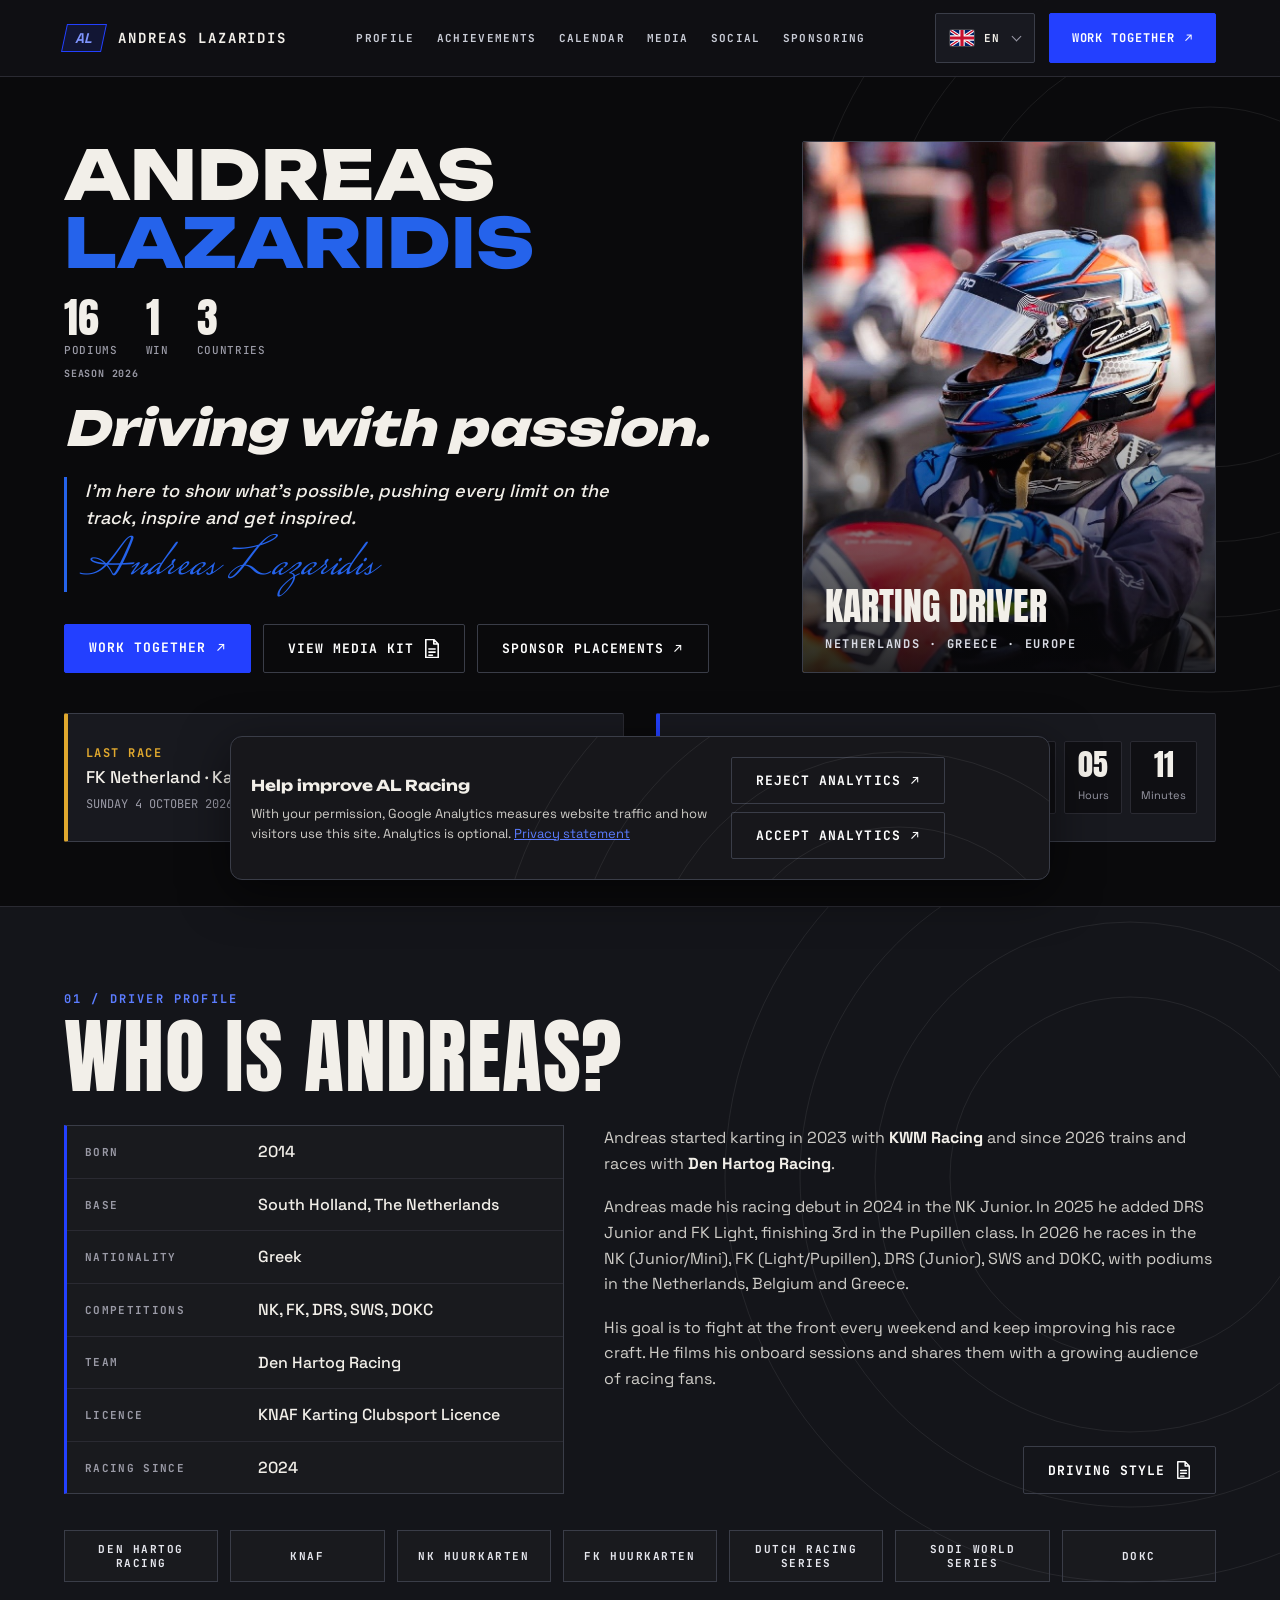
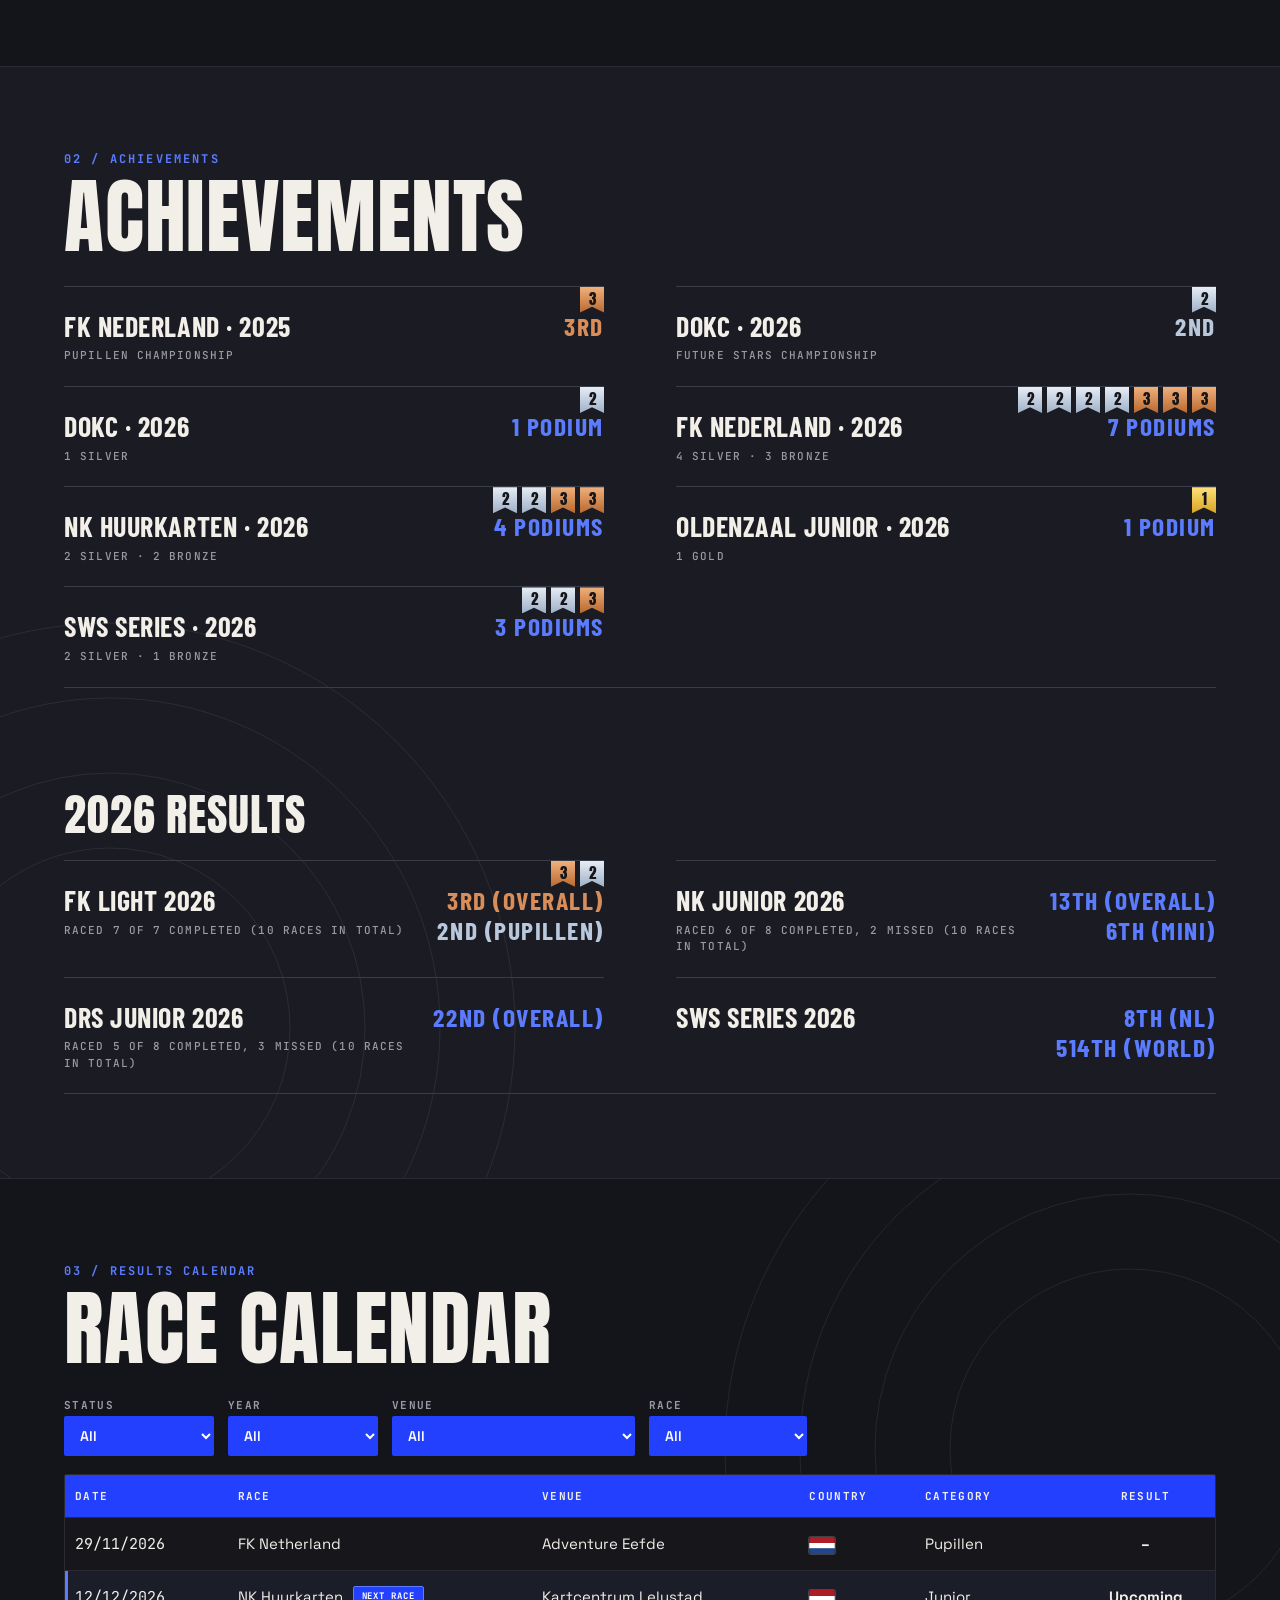
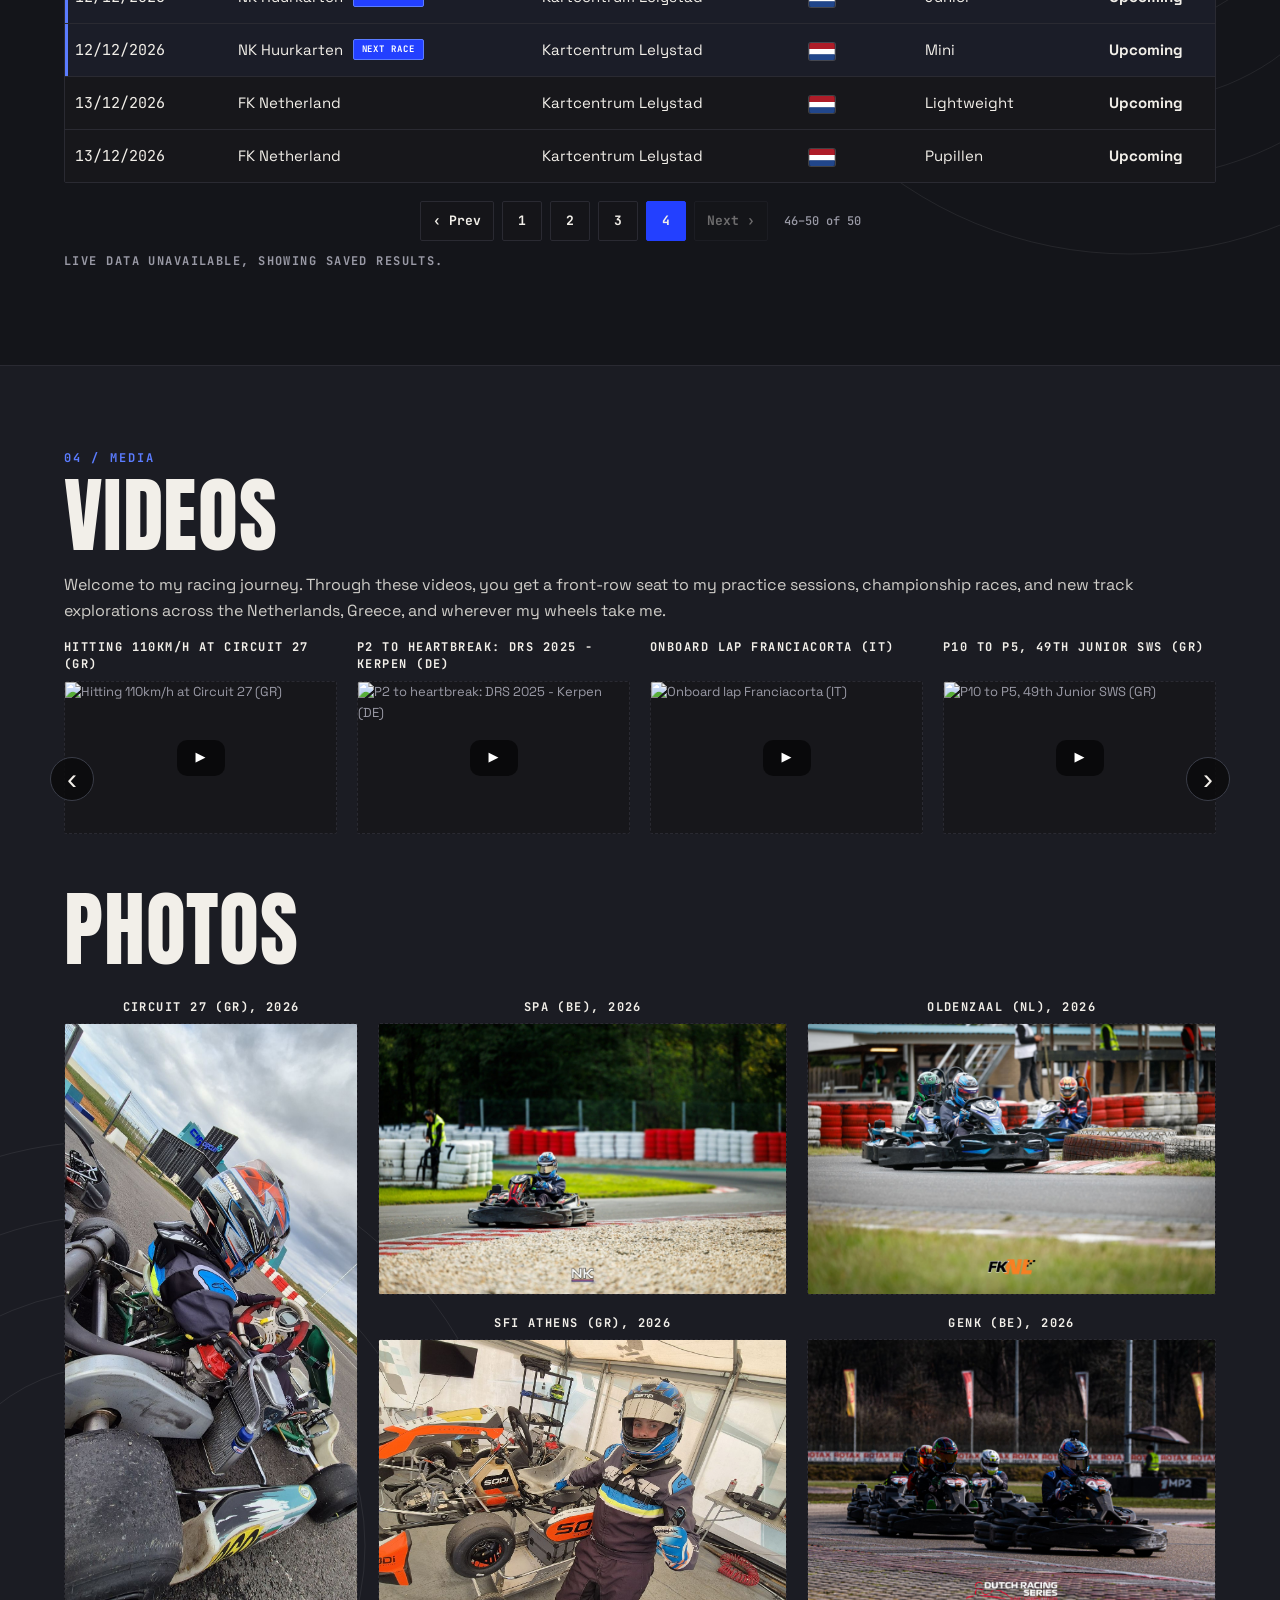
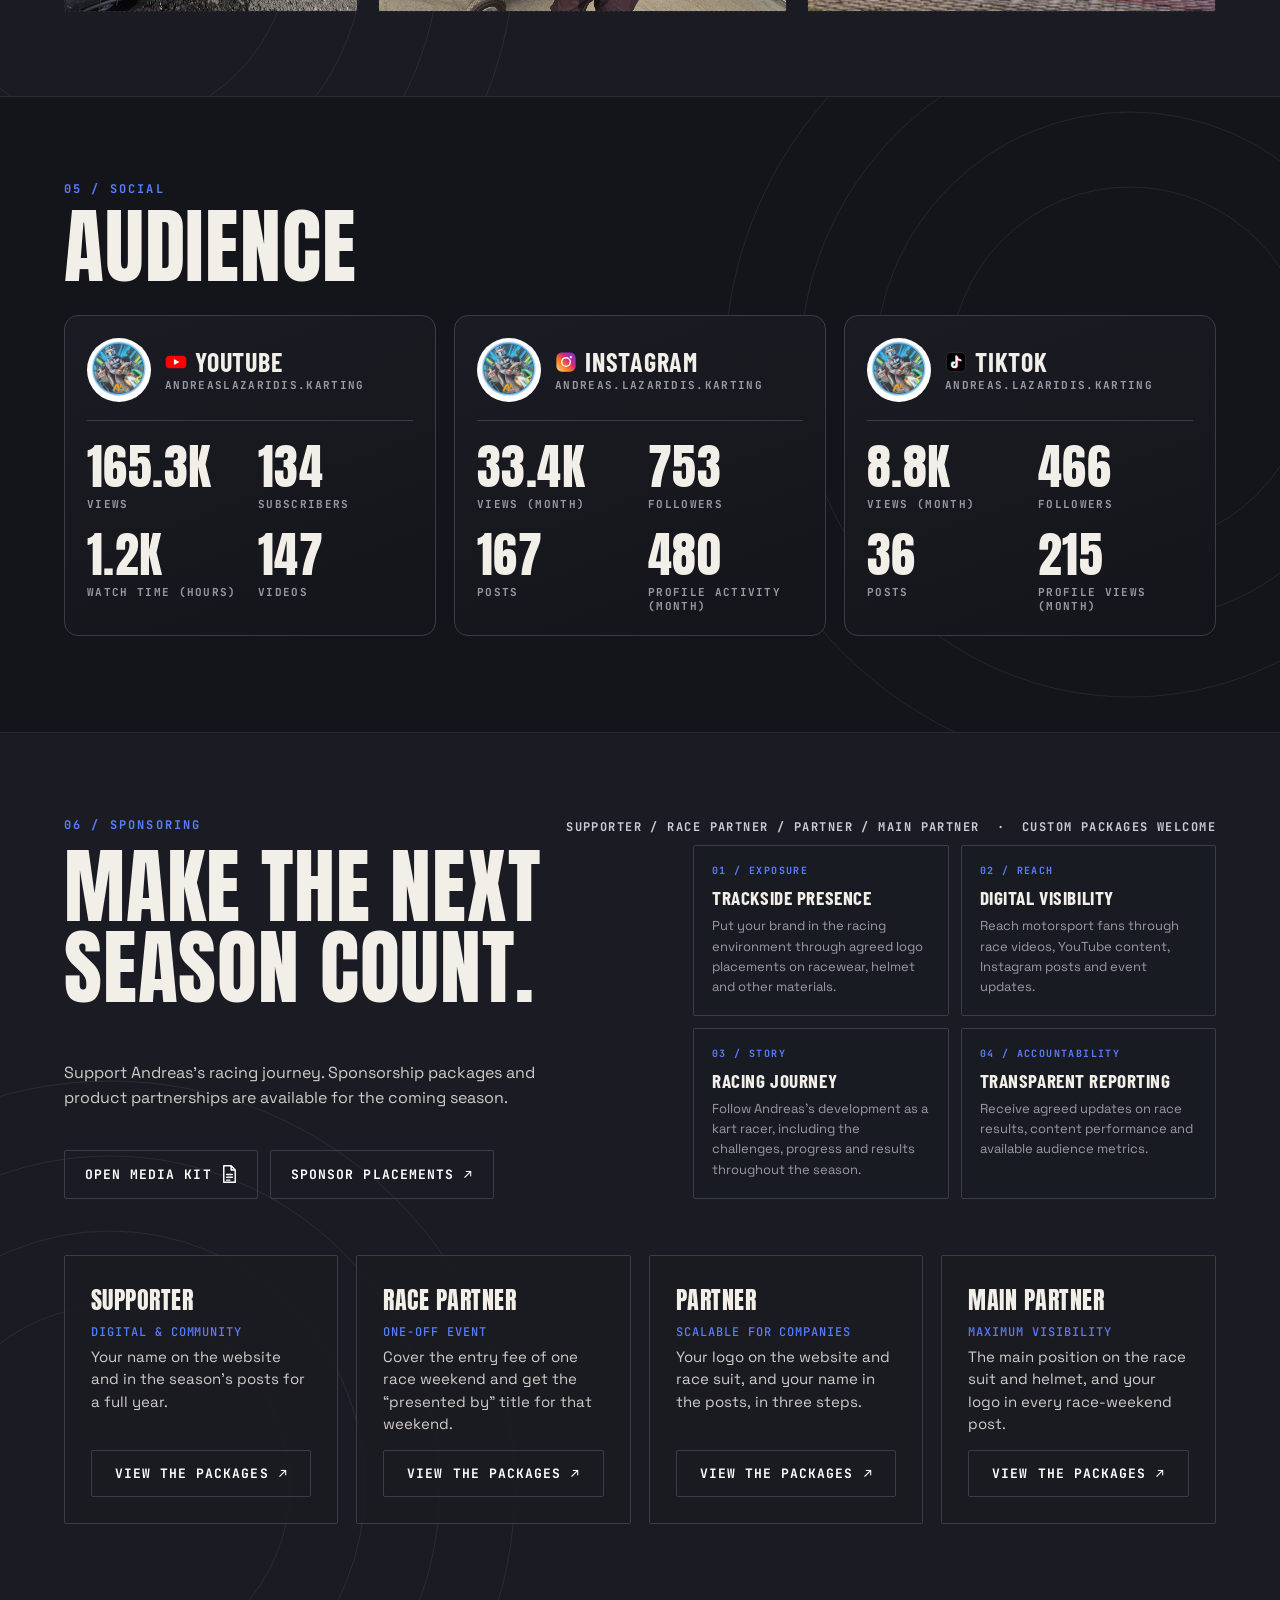
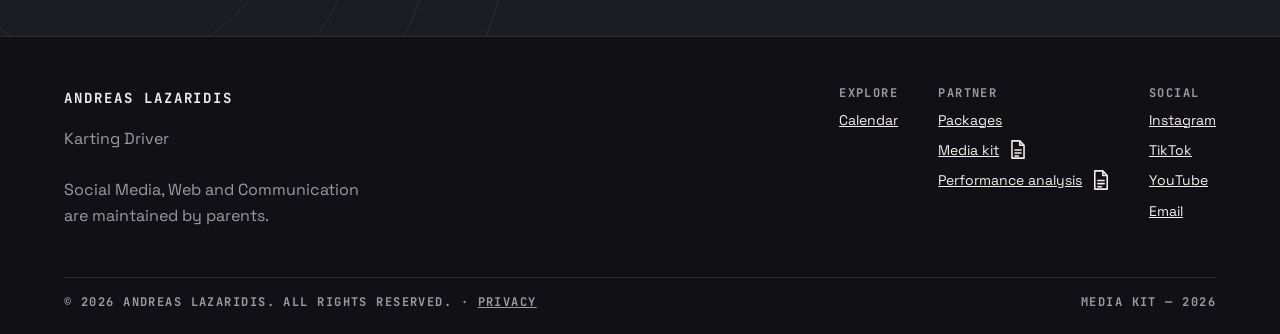
==== commit 7e6b5930: "Hero stat bar, hide empty partners strip, views-first social cards, legs in one row, tolerant dates " ====
--- a/en/index.html
+++ b/en/index.html
@@ -49,10 +49,10 @@
 
 <main id="top" class="wrap">
 <div class="hero"><div>
-<h1>Andreas <span>Lazaridis</span></h1><p class="tag" data-i18n="hero_tag">Driving with passion.</p>
+<h1>Andreas <span>Lazaridis</span></h1><div class="hstats" id="hstats" hidden></div><p class="tag" data-i18n="hero_tag">Driving with passion.</p>
 <blockquote class="quote"><p data-i18n="hero_quote">I'm here to show what's possible, pushing every limit on the track, inspire and get inspired.</p>
 <div class="sig" aria-label="Andreas Lazaridis">Andreas Lazaridis</div></blockquote>
-<div class="cta"><a class="btn" data-mail data-i18n="btn_work_together" href="#">Work together</a><a class="btn ghost" href="/mediakit_en.pdf" target="_blank" rel="noopener" data-i18n="hero_btn_mediakit">View media kit</a><button type="button" class="btn ghost" data-place data-i18n="hero_btn_sponsors">Sponsor placements</button></div></div>
+<div class="cta"><a class="btn" data-mail data-i18n="btn_work_together" href="#">Work together</a><a class="btn ghost" href="/documents/Andreas_Lazaridis_Sponsoring_Deck_EN.pdf" target="_blank" rel="noopener" data-i18n="hero_btn_mediakit">View media kit</a><button type="button" class="btn ghost" data-place data-i18n="hero_btn_sponsors">Sponsor placements</button></div></div>
 <div class="portrait"><img src="/images/portrait.jpg" width="850" height="1164" alt="Andreas Lazaridis holding his helmet" fetchpriority="high" decoding="async" onerror="this.style.display='none'">
 <div class="mantra" data-i18n-first="hero_mantra">Karting driver<span class="mono" data-i18n="hero_mantra_sub">Netherlands · Greece · Europe</span></div></div></div>
 
@@ -132,7 +132,7 @@
 <div class="benefit"><span class="mono">04 / Accountability</span><h3 data-i18n="benefit_4_title">Transparent Reporting</h3><p data-i18n="benefit_4_desc">Receive agreed updates on race results, content performance and available audience metrics.</p></div>
 </div>
 <p class="lead" data-i18n="sponsoring_lead">Support Andreas’s racing journey. Sponsorship packages and product partnerships are available for the coming season.</p>
-<div class="cta"><a class="btn ghost" href="/mediakit_en.pdf" target="_blank" rel="noopener" data-i18n="sponsoring_btn_mediakit">Open media kit</a><button type="button" class="btn ghost" data-place data-i18n="hero_btn_sponsors">Sponsor placements</button></div>
+<div class="cta"><a class="btn ghost" href="/documents/Andreas_Lazaridis_Sponsoring_Deck_EN.pdf" target="_blank" rel="noopener" data-i18n="sponsoring_btn_mediakit">Open media kit</a><button type="button" class="btn ghost" data-place data-i18n="hero_btn_sponsors">Sponsor placements</button></div>
 <p class="side mono" data-i18n="sponsoring_side_note">Supporter / Race Partner / Partner / Main Partner &nbsp;·&nbsp; Custom packages welcome</p>
 <div class="pk" id="packages">
 <div><h3>Supporter</h3><p class="pk-tag" data-i18n="pp_sup_tag">Digital &amp; community</p><p class="pk-desc" data-i18n="pk_sup_desc">Your name on the website and in the season’s posts for a full year.</p><button type="button" class="btn ghost pk-cta" data-pp-open data-i18n="pp_open">View the packages</button></div>
@@ -143,7 +143,7 @@
 </div></section>
 
 <footer><div class="wrap"><div class="fgrid"><div><div class="logo">ANDREAS LAZARIDIS</div><p><span data-i18n="hero_mantra">Karting Driver</span><br><br><span data-i18n="footer_tagline">Social Media, Web and Communication are maintained by parents.</span></p></div><div class="fcols"><div><span class="mono" data-i18n="footer_explore">Explore</span><a href="#calendar" data-i18n="footer_calendar">Calendar</a></div>
-<div><span class="mono">Partner</span><a href="#sponsoring" data-i18n="footer_packages">Packages</a><a href="/mediakit_en.pdf" target="_blank" rel="noopener" data-i18n="footer_mediakit">Media kit</a><a data-i18n="footer_performance" href="/documents/Andreas-Lazaridis-Performance-Analysis.pdf" target="_blank" rel="noopener">Performance analysis</a></div>
+<div><span class="mono">Partner</span><a href="#sponsoring" data-i18n="footer_packages">Packages</a><a href="/documents/Andreas_Lazaridis_Sponsoring_Deck_EN.pdf" target="_blank" rel="noopener" data-i18n="footer_mediakit">Media kit</a><a data-i18n="footer_performance" href="/documents/Andreas-Lazaridis-Performance-Analysis.pdf" target="_blank" rel="noopener">Performance analysis</a></div>
 <div><span class="mono">Social</span><a data-k="instagram" href="#">Instagram</a><a data-k="tiktok" href="#">TikTok</a><a data-k="youtube" href="#">YouTube</a><a data-mail href="#">Email</a></div></div></div>
 <div class="copy mono"><span><span data-i18n="footer_rights">© 2026 Andreas Lazaridis. All rights reserved.</span> · <a href="/en/privacy.html" target="_blank" rel="noopener" data-i18n="footer_privacy">Privacy</a></span><span>Media kit — 2026</span></div></div></footer>
 
@@ -163,9 +163,9 @@
   defaultTime:"10:00"                             // used when a race row has no time
 };
 const UI=(()=>{const dictionaries={
-  nl:{all:"Alle",upcoming:"Aankomend",completed:"Verreden",noRaces:"Geen races gevonden voor deze filters.",prev:"Vorige",next:"Volgende",previousPage:"Vorige pagina",nextPage:"Volgende pagina",of:"van",nextRace:"VOLGENDE RACE",previousRace:"VORIGE RACE",viewAll:"Bekijk alle",photos:"foto's",add:"Toevoegen",updated:"Bijgewerkt",yourLogo:"Jouw logo kan hier staan",contactUs:"neem contact op",photo:"Foto:",gold:"goud",silver:"zilver",bronze:"brons",podium:"podium",podiums:"podiums",dateLocale:"nl-NL"},
-  en:{all:"All",upcoming:"Upcoming",completed:"Completed",noRaces:"No races match these filters.",prev:"Prev",next:"Next",previousPage:"Previous page",nextPage:"Next page",of:"of",nextRace:"NEXT RACE",previousRace:"PREVIOUS RACE",viewAll:"View all",photos:"photos",add:"Add",updated:"Updated",yourLogo:"Your logo can be here",contactUs:"contact us",photo:"Photo:",gold:"gold",silver:"silver",bronze:"bronze",podium:"podium",podiums:"podiums",dateLocale:"en-GB"},
-  el:{all:"Όλα",upcoming:"Προσεχείς",completed:"Ολοκληρωμένοι",noRaces:"Δεν υπάρχουν αγώνες που να ταιριάζουν στα φίλτρα.",prev:"Προηγ.",next:"Επόμ.",previousPage:"Προηγούμενη σελίδα",nextPage:"Επόμενη σελίδα",of:"από",nextRace:"ΕΠΟΜΕΝΟΣ ΑΓΩΝΑΣ",previousRace:"ΠΡΟΗΓΟΥΜΕΝΟΣ ΑΓΩΝΑΣ",viewAll:"Προβολή όλων",photos:"φωτογραφιών",add:"Προσθήκη",updated:"Ενημερώθηκε",yourLogo:"Το λογότυπό σας μπορεί να εμφανιστεί εδώ",contactUs:"επικοινωνήστε μαζί μας",photo:"Φωτογραφία:",gold:"χρυσά",silver:"ασημένια",bronze:"χάλκινα",podium:"βάθρο",podiums:"βάθρα",dateLocale:"el-GR"}
+  nl:{all:"Alle",upcoming:"Aankomend",completed:"Verreden",noRaces:"Geen races gevonden voor deze filters.",prev:"Vorige",next:"Volgende",previousPage:"Vorige pagina",nextPage:"Volgende pagina",of:"van",nextRace:"VOLGENDE RACE",previousRace:"VORIGE RACE",viewAll:"Bekijk alle",photos:"foto's",add:"Toevoegen",updated:"Bijgewerkt",yourLogo:"Jouw logo kan hier staan",contactUs:"neem contact op",photo:"Foto:",gold:"goud",silver:"zilver",bronze:"brons",podium:"podium",podiums:"podiums",statWin:"overwinning",statWins:"overwinningen",statCountry:"land",statCountries:"landen",statViews:"YouTube-views",statSeason:"Seizoen",updatedOn:"Bijgewerkt",dateLocale:"nl-NL"},
+  en:{all:"All",upcoming:"Upcoming",completed:"Completed",noRaces:"No races match these filters.",prev:"Prev",next:"Next",previousPage:"Previous page",nextPage:"Next page",of:"of",nextRace:"NEXT RACE",previousRace:"PREVIOUS RACE",viewAll:"View all",photos:"photos",add:"Add",updated:"Updated",yourLogo:"Your logo can be here",contactUs:"contact us",photo:"Photo:",gold:"gold",silver:"silver",bronze:"bronze",podium:"podium",podiums:"podiums",statWin:"win",statWins:"wins",statCountry:"country",statCountries:"countries",statViews:"YouTube views",statSeason:"Season",updatedOn:"Updated",dateLocale:"en-GB"},
+  el:{all:"Όλα",upcoming:"Προσεχείς",completed:"Ολοκληρωμένοι",noRaces:"Δεν υπάρχουν αγώνες που να ταιριάζουν στα φίλτρα.",prev:"Προηγ.",next:"Επόμ.",previousPage:"Προηγούμενη σελίδα",nextPage:"Επόμενη σελίδα",of:"από",nextRace:"ΕΠΟΜΕΝΟΣ ΑΓΩΝΑΣ",previousRace:"ΠΡΟΗΓΟΥΜΕΝΟΣ ΑΓΩΝΑΣ",viewAll:"Προβολή όλων",photos:"φωτογραφιών",add:"Προσθήκη",updated:"Ενημερώθηκε",yourLogo:"Το λογότυπό σας μπορεί να εμφανιστεί εδώ",contactUs:"επικοινωνήστε μαζί μας",photo:"Φωτογραφία:",gold:"χρυσά",silver:"ασημένια",bronze:"χάλκινα",podium:"βάθρο",podiums:"βάθρα",statWin:"νίκη",statWins:"νίκες",statCountry:"χώρα",statCountries:"χώρες",statViews:"προβολές YouTube",statSeason:"Σεζόν",updatedOn:"Ενημέρωση",dateLocale:"el-GR"}
 };return dictionaries[document.documentElement.lang]||dictionaries.en;})();
 const LOGO_DIR="/images/logos/";   // folder that holds the logo files (shown when you hover a link)
 const CHIPS=[ // [label, logo file, link]  leave the link "" for no link
@@ -250,7 +250,7 @@
 ["2026-12-13","FK Netherland","Kartcentrum Lelystad","NL","Pupillen",""]];
 /* ========================================= */
 
-const iso=d=>{const m=d.match(/^(\d{1,2})\/(\d{1,2})\/(\d{4})$/);return m?m[3]+"-"+m[2].padStart(2,"0")+"-"+m[1].padStart(2,"0"):d},$=id=>document.getElementById(id), K=["date","race","venue","country","category","result","time"];
+const iso=d=>{const m=d.match(/^(\d{1,2})[\/.](\d{1,2})[\/.](\d{4})$/);if(!m)return d;let a=+m[1],b=+m[2];if(b>12&&a<=12)[a,b]=[b,a]; /* 10/25/2026 (month first) is read as 25 Oct */ return m[3]+"-"+String(b).padStart(2,"0")+"-"+String(a).padStart(2,"0")},$=id=>document.getElementById(id), K=["date","race","venue","country","category","result","time"];
 document.querySelectorAll("[data-mail]").forEach(a=>a.href="mailto:"+CFG.email+"?subject="+encodeURIComponent((a.dataset.subject||"Sponsorship enquiry")+" - Andreas Lazaridis"));
 document.querySelectorAll("[data-k]").forEach(a=>{a.href=CFG.links[a.dataset.k];a.target="_blank";a.rel="noopener"});
 
@@ -267,10 +267,17 @@
   const lines=o.map(x=>{const n=ord(x);return `<span${n>0&&n<4?` class="p${n}"`:""}>${x}</span>`}).join("");
   return `<div class="row">${rib}<div><h3>${t}</h3>${c?`<small>${c}</small>`:""}</div><div class="out">${lines}</div></div>`};
 const SERIES_LABEL={"FK Netherland":"FK Nederland"};  // calendar name -> name shown in the achievements
+const legsOf=v=>String(v||"").split(/\s*[\/·|;]\s*/).map(x=>x.trim()).filter(Boolean); // "3 / 1 / 2" -> the legs of one race
+const podN=x=>{const n=parseInt(x,10);return n>0&&n<4?n:0};
+function mergeLegs(all){ // rows with the same date, race, venue and category are legs of one race: show them as one row ("3 / 1 / 2")
+  const m=new Map(),out=[];
+  all.forEach(r=>{const k=[r.date,r.race,r.venue,r.category].join("|"),g=m.get(k);
+    if(!g){const c={...r};m.set(k,c);out.push(c)}else if(r.result)g.result=g.result?g.result+" / "+r.result:r.result});
+  return out}
 function autoAch(all){ // podium counts per series and year, straight from the calendar results (1st-3rd place)
   const m={};
-  all.forEach(r=>{const n=parseInt(r.result),y=String(r.date||"").slice(0,4);if(!(n>0&&n<4)||!/^\d{4}$/.test(y))return;
-    const k=y+"|"+r.race;(m[k]=m[k]||{y,race:r.race,c:[0,0,0]}).c[n-1]++});
+  all.forEach(r=>{const y=String(r.date||"").slice(0,4);if(!/^\d{4}$/.test(y))return;
+    legsOf(r.result).forEach(l=>{const n=podN(l);if(!n)return;const k=y+"|"+r.race;(m[k]=m[k]||{y,race:r.race,c:[0,0,0]}).c[n-1]++})});
   return Object.values(m).sort((a,b)=>b.y-a.y||a.race.localeCompare(b.race)).slice(0,6).map(x=>{
     const tot=x.c[0]+x.c[1]+x.c[2],names=[UI.gold,UI.silver,UI.bronze],pods=[];
     x.c.forEach((q,i)=>{for(let j=0;j<q;j++)pods.push(i+1)});
@@ -310,19 +317,30 @@
 const flagCode=v=>{v=String(v||"").trim();const re=[...v].filter(ch=>{const c=ch.codePointAt(0);return c>=0x1F1E6&&c<=0x1F1FF}).map(ch=>String.fromCharCode(ch.codePointAt(0)-0x1F1E6+65)).join("");
   return re.length==2?re:(/^[A-Za-z]{2}$/.test(v)&&!CNAMES[v.toLowerCase()]?v.toUpperCase():CNAMES[v.toLowerCase()]||v.toUpperCase())};
 const flagHTML=v=>{const c=flagCode(v),f=FLAGS[c];return f?`<span class="flag" role="img" aria-label="${f[0]}" title="${f[0]}"><svg viewBox="0 0 30 20" aria-hidden="true">${f[1]}</svg></span>`:esc(v||"")}; // unknown country: show the text as typed
-function renderSocial(sheet){ // sheet = {platform(lowercase): [[metric,value],...]}; falls back to SOCIAL above
+function renderSocial(sheet,upd){ // sheet = {platform(lowercase): [[metric,value],...]}; falls back to SOCIAL above
   $("soc").innerHTML=SOCIAL.map(s=>{const sh=(sheet&&sheet[s[0].toLowerCase()])||[],m=s[2].map(x=>{const f=sh.find(y=>y[0].toLowerCase()==x[0].toLowerCase());return [x[0],f?f[1]:x[1]]});
     sh.forEach(y=>{if(!m.some(x=>x[0].toLowerCase()==y[0].toLowerCase()))m.push(y)});
-    return `<a class="plat" href="${CFG.links[s[0].toLowerCase()]}" target="_blank" rel="noopener noreferrer" aria-label="${s[0]} (opens in a new tab)"><div class="ph-h"><img class="avatar" src="${(CFG.avatars&&CFG.avatars[s[0].toLowerCase()])||"/images/avatar.png"}" alt="" width="64" height="64" loading="lazy" decoding="async"><div><h3><span class="ico">${ICONS[s[0]]}</span>${s[0]}</h3><span class="mono">${s[1]}</span></div></div><div class="row">${m.map(x=>`<div><b>${esc(fmtNum(x[1]))}</b><span class="mono">${esc(x[0])}</span></div>`).join("")}</div></a>`}).join("")}
+    m.sort((a,b)=>(/^views/i.test(b[0])?1:0)-(/^views/i.test(a[0])?1:0)); // lead with views: big numbers first
+    const ud=upd&&upd[s[0].toLowerCase()];
+    return `<a class="plat" href="${CFG.links[s[0].toLowerCase()]}" target="_blank" rel="noopener noreferrer" aria-label="${s[0]} (opens in a new tab)"><div class="ph-h"><img class="avatar" src="${(CFG.avatars&&CFG.avatars[s[0].toLowerCase()])||"/images/avatar.png"}" alt="" width="64" height="64" loading="lazy" decoding="async"><div><h3><span class="ico">${ICONS[s[0]]}</span>${s[0]}</h3><span class="mono">${s[1]}</span></div></div><div class="row">${m.map(x=>`<div><b>${esc(fmtNum(x[1]))}</b><span class="mono">${esc(x[0])}</span></div>`).join("")}</div>${ud?`<span class="mono upd">${UI.updatedOn} ${fmt(ud)}</span>`:""}</a>`}).join("")}
 renderSocial();
+function paintStats(){ // hero stat bar; shows nothing until the calendar results are in
+  const h=window.HSTAT,el=$("hstats");if(!h||!el||!(h.pod>0))return;
+  const v=Number(String(window.YTV||"").replace(/[ ,]/g,"")),views=v>0?(v>=1e4?Math.round(v/1e3)+"K":fmtNum(String(v))):"";
+  const it=[[h.pod,h.pod==1?UI.podium:UI.podiums]];
+  if(h.win)it.push([h.win,h.win==1?UI.statWin:UI.statWins]);
+  if(h.cty)it.push([h.cty,h.cty==1?UI.statCountry:UI.statCountries]);
+  if(views)it.push([views,UI.statViews]);
+  el.innerHTML=it.map(x=>`<div><b>${esc(String(x[0]))}</b><span>${esc(x[1])}</span></div>`).join("")+`<small class="mono">${UI.statSeason} ${h.y}</small>`;
+  el.hidden=false}
 async function fetchText(url){const response=await fetch(url);if(!response.ok)throw new Error("Request failed: "+response.status);return response.text()}
 async function loadSocial(){ // numbers come from the Google Sheet "Social" tab: platform, metric, value, updated
   if(!CFG.socialSheet)return;
   try{const r=csv(await fetchText(CFG.socialSheet)),hd=r[0].map(x=>x.trim().toLowerCase()),pi=hd.indexOf("platform"),mi=hd.indexOf("metric"),vi=hd.indexOf("value"),ui=hd.indexOf("updated");
     if(pi<0||mi<0||vi<0)return;
-    const out={};let latest="";
-    r.slice(1).filter(x=>x[pi]&&x[pi].trim()&&x[mi]&&x[mi].trim()&&(x[vi]||"").trim()!=="").forEach(x=>{(out[x[pi].trim().toLowerCase()]=out[x[pi].trim().toLowerCase()]||[]).push([x[mi].trim(),x[vi].trim()]);const u=ui>=0?(x[ui]||"").trim().slice(0,10):"";if(u>latest&&/^\d{4}-\d{2}-\d{2}$/.test(u))latest=u});
-    if(Object.keys(out).length){renderSocial(out);if(latest)$("socNote").textContent=UI.updated+" "+fmt(latest)}}catch(e){}
+    const out={},upd={};let latest="";
+    r.slice(1).filter(x=>x[pi]&&x[pi].trim()&&x[mi]&&x[mi].trim()&&(x[vi]||"").trim()!=="").forEach(x=>{(out[x[pi].trim().toLowerCase()]=out[x[pi].trim().toLowerCase()]||[]).push([x[mi].trim(),x[vi].trim()]);const u=ui>=0?(x[ui]||"").trim().slice(0,10):"";if(/^\d{4}-\d{2}-\d{2}$/.test(u)){if(u>latest)latest=u;const p=x[pi].trim().toLowerCase();if(u>(upd[p]||""))upd[p]=u}});
+    if(Object.keys(out).length){renderSocial(out,upd);const yv=(out.youtube||[]).find(y=>/^views$/i.test(y[0]));if(yv){window.YTV=yv[1];paintStats()}}}catch(e){}
 }
 loadSocial();
 
@@ -340,6 +358,7 @@
 const fmt=d=>d.split("-").reverse().join("/");
 
 load().then(all=>{
+  all=mergeLegs(all);
   all.sort((a,b)=>when(a)-when(b));
   autoRows=autoAch(all);paintAch();
   const now=new Date(), done=r=>new Date(r.date+"T23:59:59")<now;
@@ -368,11 +387,13 @@
         $("rows").innerHTML = list.length ? list.slice(start, start + PER).map(r => {
           const resultNumber = String(r.result || "").match(/\d+/);
           const n = resultNumber ? parseInt(resultNumber[0], 10) : NaN;
-          const c = n == 1 ? "r1" : n == 2 ? "r2" : n == 3 ? "r3" : "";
+          const c = legsOf(r.result).length > 1 ? "" : n == 1 ? "r1" : n == 2 ? "r2" : n == 3 ? "r3" : "";
           const key = eventKey(r);
           const ribbon = key === nextKey ? `<span class="race-ribbon next-race">${UI.nextRace}</span>` : key === previousKey ? `<span class="race-ribbon previous-race">${UI.previousRace}</span>` : "";
           const medal = n === 1 ? "🥇 " : n === 2 ? "🥈 " : n === 3 ? "🥉 " : "";
-          const result = r.result ? medal + esc(r.result) : (done(r) ? "–" : UI.upcoming);
+          const lg = legsOf(r.result);
+          const medalOf = x => { const q = String(x).match(/\d+/), k = q ? parseInt(q[0], 10) : NaN; return k === 1 ? "🥇 " : k === 2 ? "🥈 " : k === 3 ? "🥉 " : ""; };
+          const result = r.result ? (lg.length > 1 ? lg.map(x => medalOf(x) + esc(x)).join(" · ") : medal + esc(r.result)) : (done(r) ? "–" : UI.upcoming);
           return `<tr class="${key === nextKey ? "is-next-race" : key === previousKey ? "is-previous-race" : ""}"><td class="d">${fmt(r.date)}</td><td><div class="race-cell">${esc(r.race)}${ribbon}</div></td><td>${esc(r.venue)}</td><td>${flagHTML(r.country)}</td><td>${esc(r.category)}</td><td class="r ${c}">${result}</td></tr>`;
         }).join("") : `<tr><td class="empty" colspan="6">${UI.noRaces}</td></tr>`;
         let nav = "";
@@ -392,6 +413,11 @@
         document.querySelector(".filters").scrollIntoView({ behavior: "smooth", block: "start" });
       };
       draw();
+  // hero stat bar: podiums, wins and countries of the latest season with results (every leg counts), plus YouTube views
+  {const y=String((previousEvent||{}).date||"").slice(0,4);
+   if(y){let pod=0,win=0;const cs=new Set();
+    all.forEach(r=>{if(!r.date.startsWith(y)||!r.result||!done(r))return;if(r.country)cs.add(flagCode(r.country));legsOf(r.result).forEach(l=>{const n=podN(l);if(n)pod++;if(n==1)win++})});
+    window.HSTAT={y,pod,win,cty:cs.size};paintStats()}}
   // next race + countdown
   const nx=all.find(r=>!done(r));
   if(nx){$("next").hidden=false;$("nName").textContent=nx.race+" · "+nx.venue;const cats=all.filter(r=>r.date==nx.date&&r.venue==nx.venue&&r.race==nx.race).map(r=>r.category).join(", ");
@@ -406,7 +432,9 @@
     $("last").hidden=false;
     $("lName").textContent=pv.race+" · "+pv.venue;
     $("lMeta").textContent=when(pv).toLocaleDateString(UI.dateLocale||"en-GB",{weekday:"long",day:"numeric",month:"long",year:"numeric"}).toUpperCase();
-    $("lRes").innerHTML=grp.map(r=>{const n=parseInt(r.result);
+    $("lRes").innerHTML=grp.map(r=>{const lg=legsOf(r.result);
+      if(lg.length>1)return `<div class="legs"><b>${lg.map(x=>{const q=podN(x),v=parseInt(x,10);return `<em${q?` class="p${q}"`:""}>${isNaN(v)?esc(x):"P"+v}</em>`}).join("")}</b><span>${esc(r.category)}</span></div>`;
+      const n=parseInt(r.result);
       return `<div class="${n>0&&n<4?"p"+n:""}">${n>0&&n<4?`<i class="rib p${n}" role="img" aria-label="Podium: ${n}${["st","nd","rd"][n-1]} place">${n}</i>`:""}<b>${isNaN(n)?esc(r.result):"P"+n}</b><span>${esc(r.category)}</span></div>`}).join("");
   }
 });
@@ -498,6 +526,8 @@
 // hero partner carousel: 4 tiles in view, free slots show "Your logo can be here", auto-advances (pauses on hover/touch/focus)
 function renderHeroPartners(){
   const ord={main:0,part:1,sup:2},items=[...pList].sort((a,b)=>ord[pTier(a.tier)]-ord[pTier(b.tier)]);
+  const strip=document.querySelector(".spons");if(strip)strip.hidden=!items.length; // no partners yet: hide the strip instead of showing empty slots
+  if(!items.length){clearInterval(spTimer);return}
   const slot=`<a class="sp slot" href="${MAILTO}" aria-label="${UI.yourLogo}: ${UI.contactUs}"><img src="/images/partners/your-logo-here.svg" width="500" height="200" alt="${UI.yourLogo}" loading="lazy" decoding="async"></a>`;
   let html=items.map(p=>{const src=pLogo(p.logo),lk=pLink(p.link),img=src?`<img src="${esc(src)}" alt="${esc(p.name)}" loading="lazy" decoding="async" onerror="this.replaceWith(document.createTextNode(this.alt))">`:esc(p.name);
     return lk?`<a class="sp" href="${esc(lk)}" target="_blank" rel="noopener noreferrer" aria-label="${esc(p.name)} (opens in a new tab)">${img}</a>`:`<span class="sp">${img}</span>`}).join("");
--- a/style.css
+++ b/style.css
@@ -2216,3 +2216,31 @@
   .next.last .cd { flex-wrap: wrap; justify-content: flex-start; }
 }
 .next.last .cd div.p1, .next.last .cd div.p2, .next.last .cd div.p3 { padding-top: 22px; }  /* room for the ribbon above the result */
+
+
+/* hero stat bar */
+.hstats { display: flex; flex-wrap: wrap; align-items: flex-end; gap: 10px 28px; margin: 0 0 22px; }
+.hstats[hidden] { display: none; }
+.hstats div { display: flex; flex-direction: column; }
+.hstats b { font: 400 clamp(28px,3.6vw,42px)/1 var(--disp); color: var(--text); }
+.hstats span { font: 500 11px/1.3 var(--mono); color: var(--muted); text-transform: uppercase; letter-spacing: .06em; margin-top: 4px; }
+.hstats small { flex-basis: 100%; color: var(--muted); font-size: 10px; letter-spacing: .08em; text-transform: uppercase; }
+@media (min-width: 901px) {
+  .hero .hstats { grid-column: 1; grid-row: 2; }
+  .hero .tag { grid-row: 3; }
+  .hero .quote { grid-row: 4; }
+  .hero .cta { grid-row: 5; }
+  .hero .portrait { grid-row: 1 / 6; }
+}
+.spons[hidden] { display: none; }
+
+/* last race: several legs of one race in a single tile */
+.cd .legs b { display: flex; gap: 8px; justify-content: center; font: 400 26px/1.1 Anton,Impact,sans-serif; }
+.cd .legs em { font-style: normal; }
+.cd .legs em.p1 { color: #f5c542; }
+.cd .legs em.p2 { color: #b9c8dc; }
+.cd .legs em.p3 { color: #d98e5a; }
+.next.last .cd .legs { min-width: 0; }
+
+/* per-platform update date on the social cards */
+.soc .plat .upd { display: block; margin-top: 10px; color: var(--muted); font-size: 10px; }
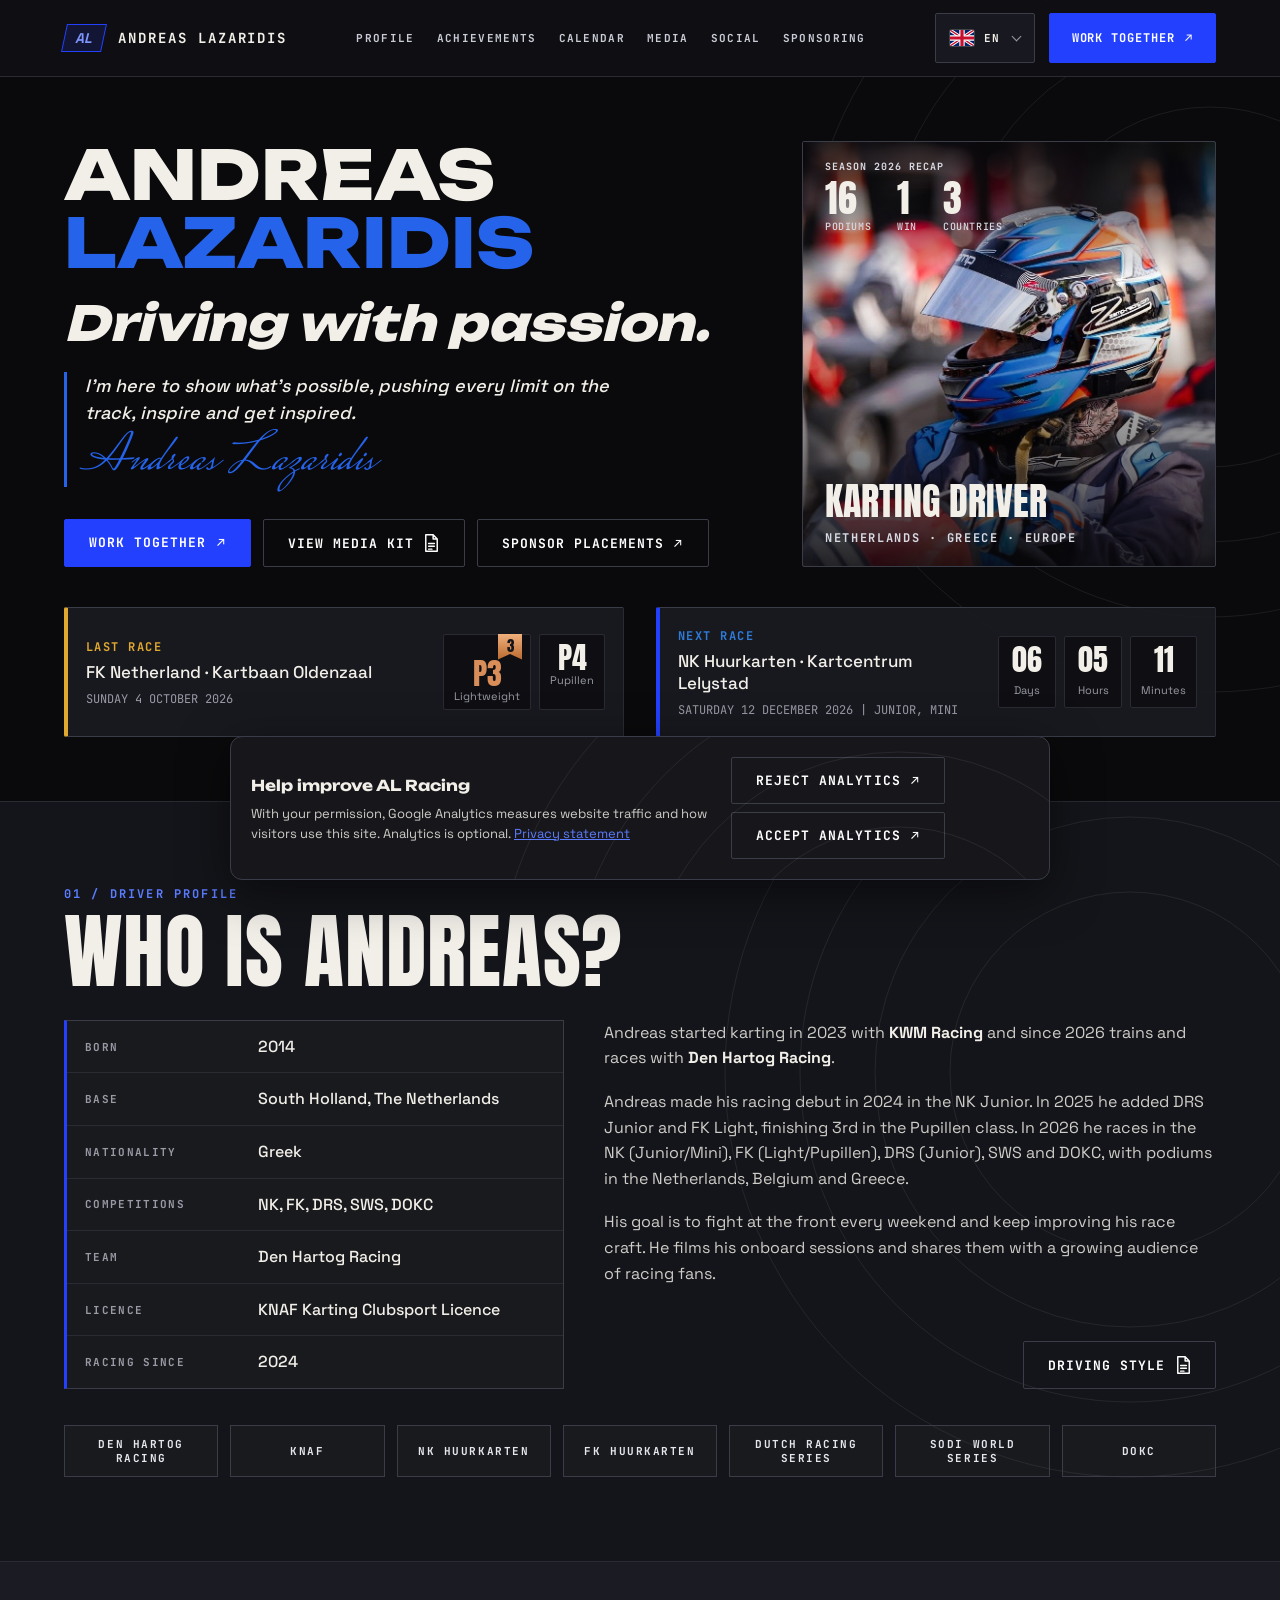
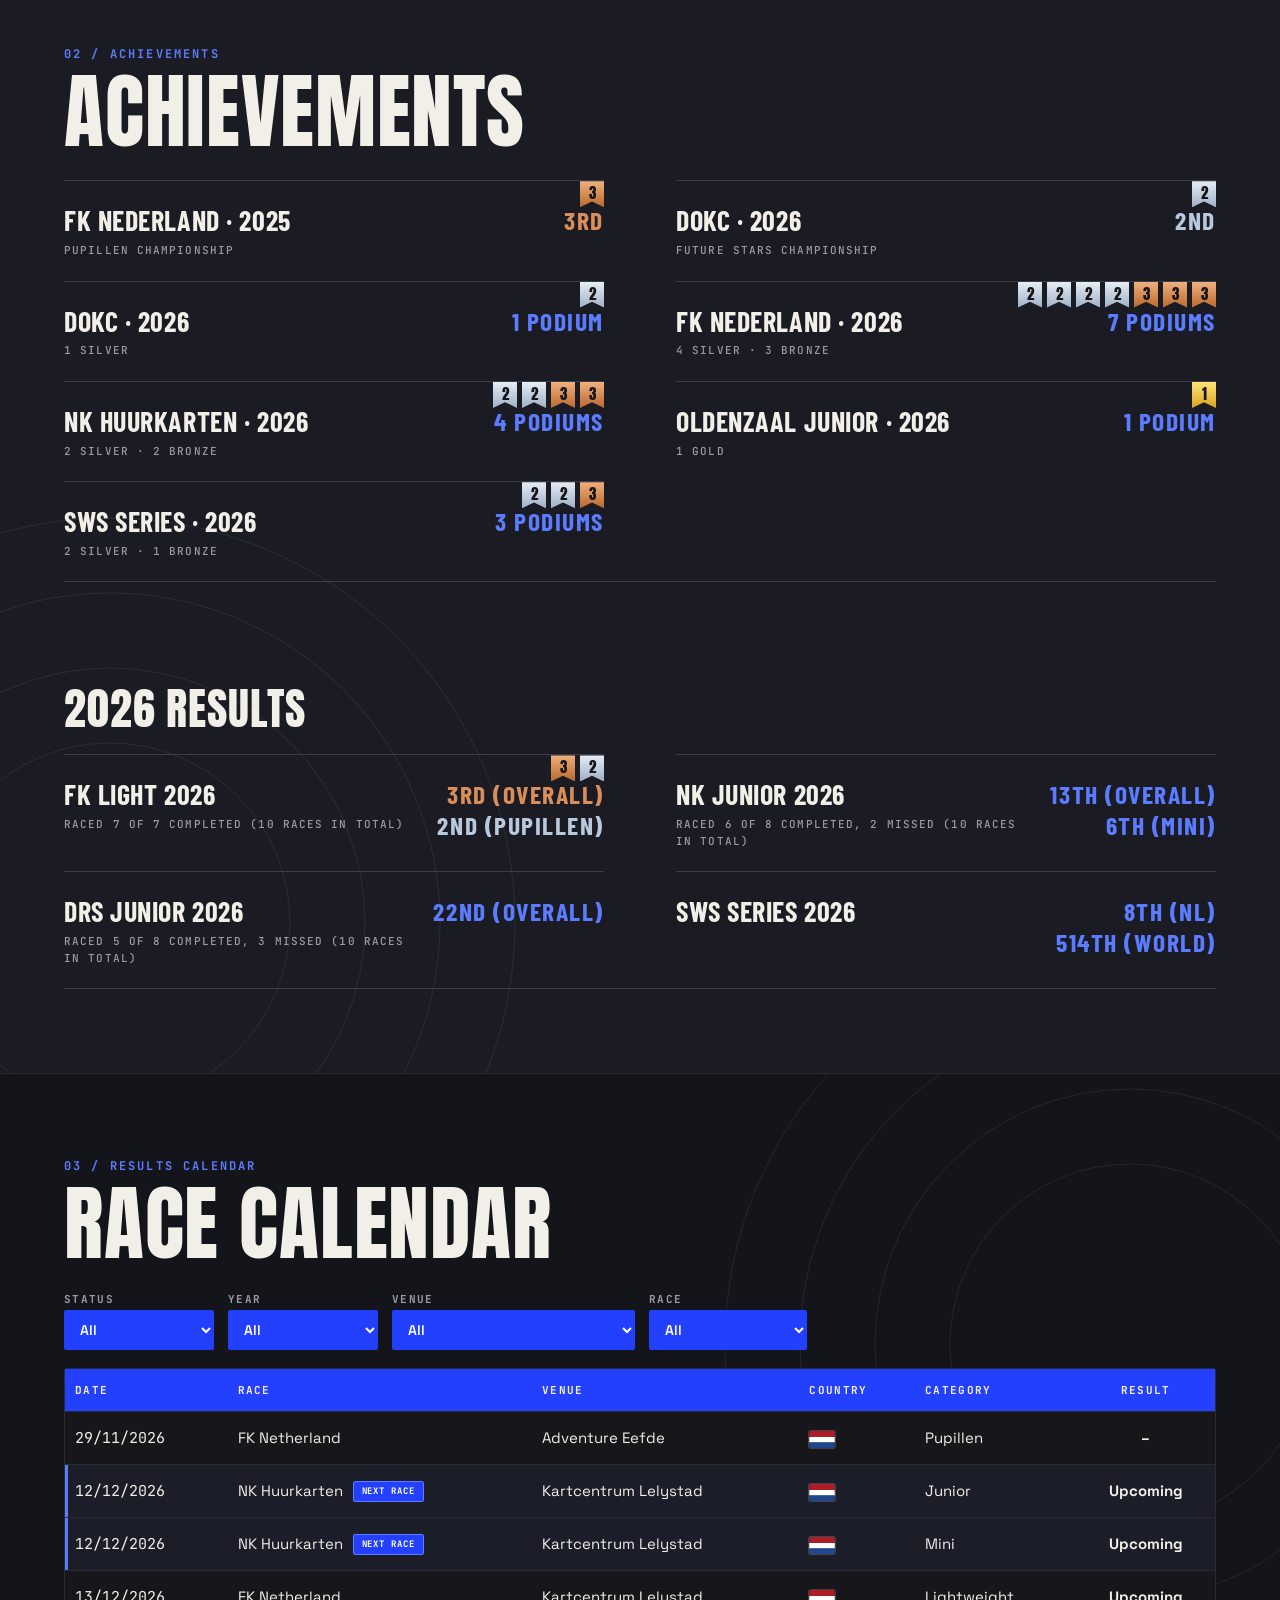
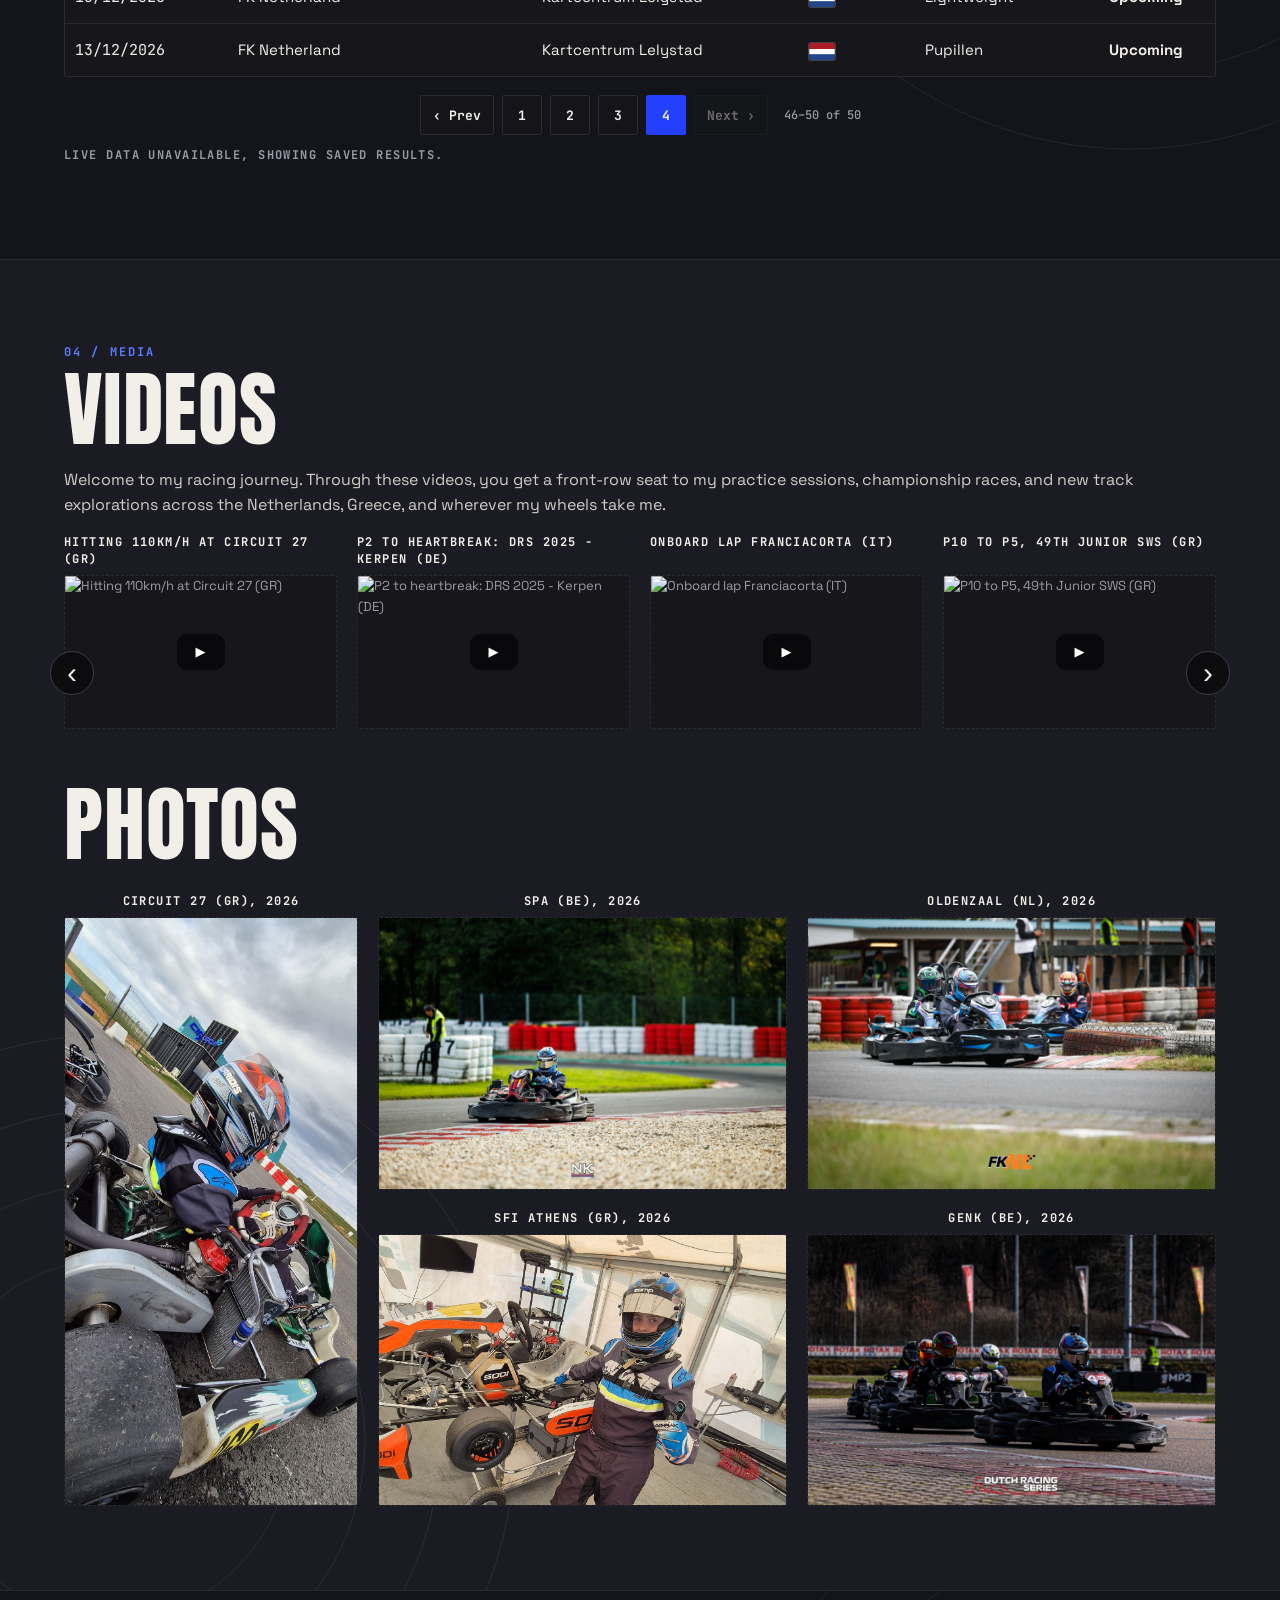
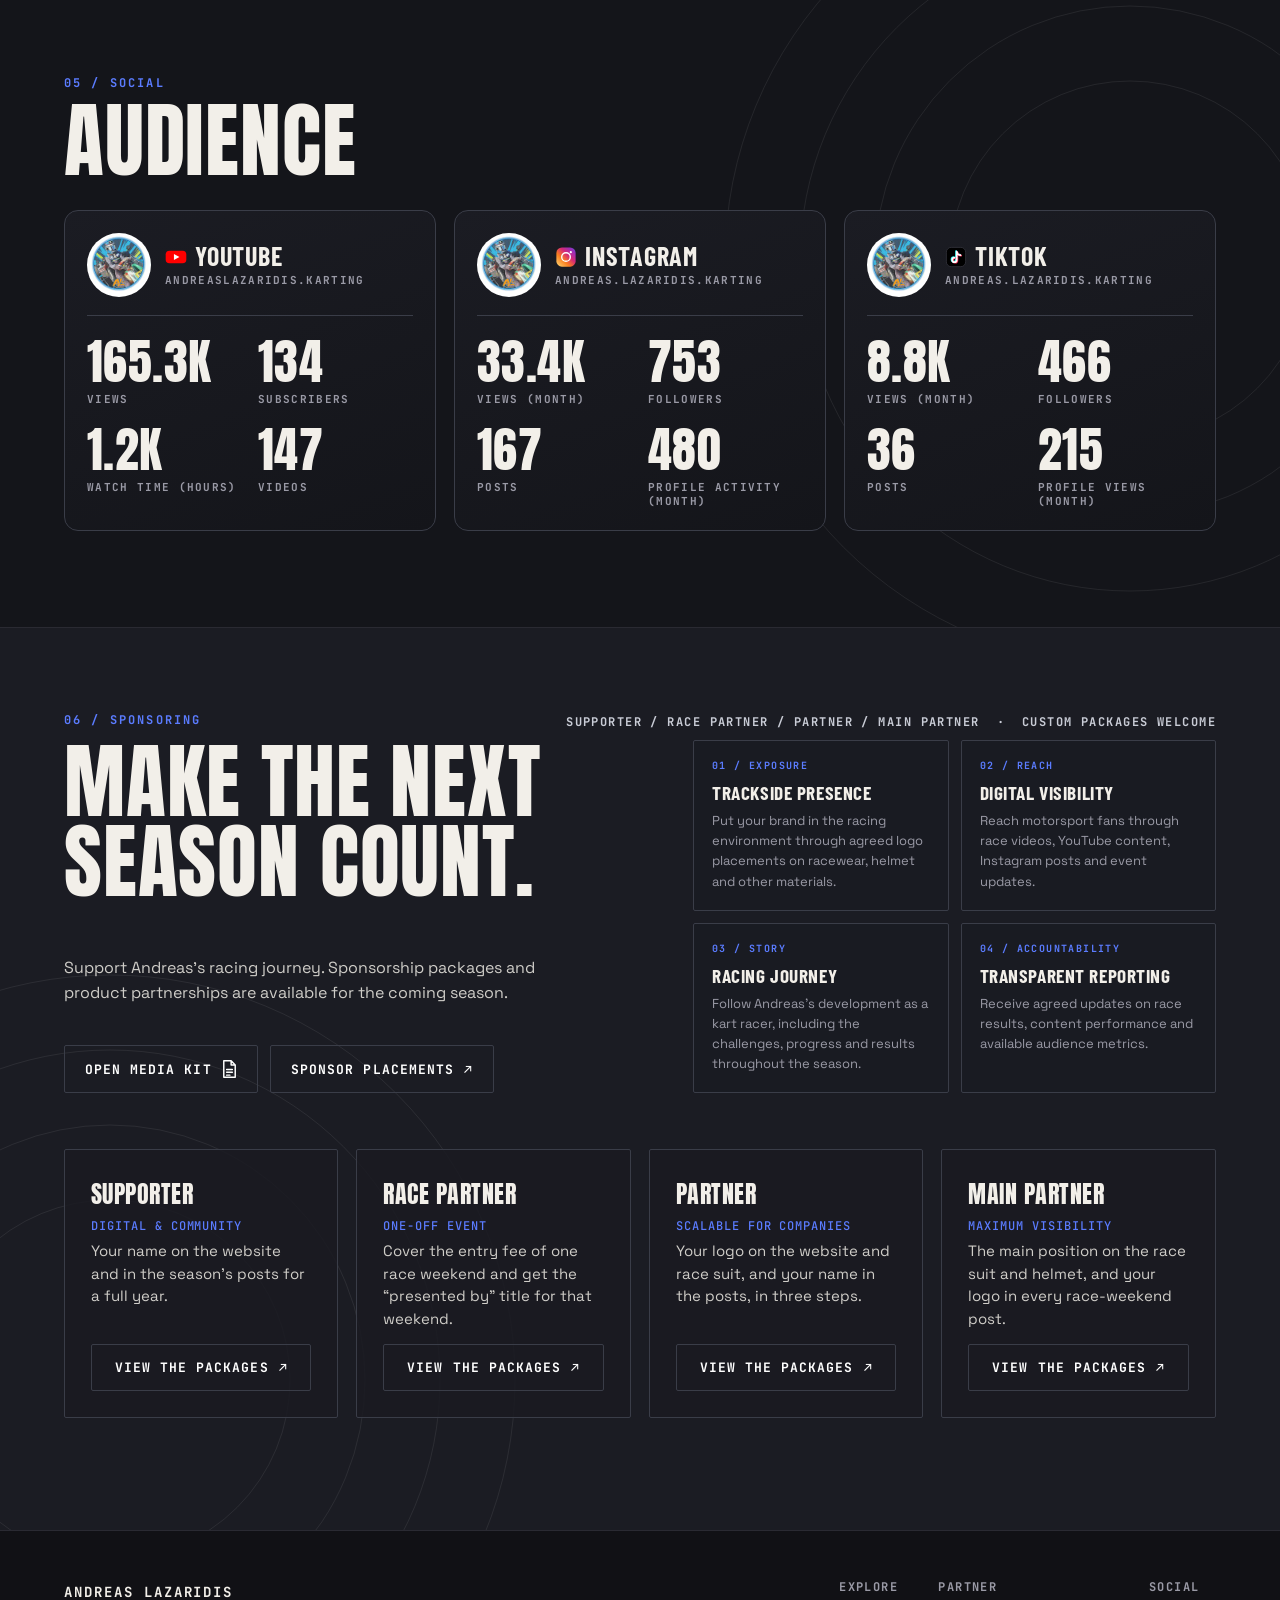
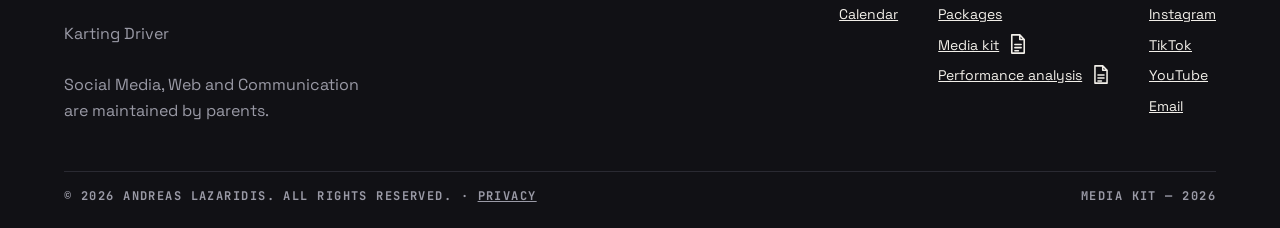
==== commit 9d582b83: "Season recap stats on top of the hero photo Co-Authored-By: Claude Sonnet 5.5 <noreply@anthropic.com" ====
--- a/en/index.html
+++ b/en/index.html
@@ -49,12 +49,12 @@
 
 <main id="top" class="wrap">
 <div class="hero"><div>
-<h1>Andreas <span>Lazaridis</span></h1><div class="hstats" id="hstats" hidden></div><p class="tag" data-i18n="hero_tag">Driving with passion.</p>
+<h1>Andreas <span>Lazaridis</span></h1><p class="tag" data-i18n="hero_tag">Driving with passion.</p>
 <blockquote class="quote"><p data-i18n="hero_quote">I'm here to show what's possible, pushing every limit on the track, inspire and get inspired.</p>
 <div class="sig" aria-label="Andreas Lazaridis">Andreas Lazaridis</div></blockquote>
 <div class="cta"><a class="btn" data-mail data-i18n="btn_work_together" href="#">Work together</a><a class="btn ghost" href="/documents/Andreas_Lazaridis_Sponsoring_Deck_EN.pdf" target="_blank" rel="noopener" data-i18n="hero_btn_mediakit">View media kit</a><button type="button" class="btn ghost" data-place data-i18n="hero_btn_sponsors">Sponsor placements</button></div></div>
 <div class="portrait"><img src="/images/portrait.jpg" width="850" height="1164" alt="Andreas Lazaridis holding his helmet" fetchpriority="high" decoding="async" onerror="this.style.display='none'">
-<div class="mantra" data-i18n-first="hero_mantra">Karting driver<span class="mono" data-i18n="hero_mantra_sub">Netherlands · Greece · Europe</span></div></div></div>
+<div class="hstats" id="hstats" hidden></div><div class="mantra" data-i18n-first="hero_mantra">Karting driver<span class="mono" data-i18n="hero_mantra_sub">Netherlands · Greece · Europe</span></div></div></div>
 
 <div class="strip">
 <div class="next last" id="last" hidden><div><span class="mono" data-i18n="strip_last_race">Last race</span><h3 id="lName"></h3><small id="lMeta"></small></div>
@@ -163,9 +163,9 @@
   defaultTime:"10:00"                             // used when a race row has no time
 };
 const UI=(()=>{const dictionaries={
-  nl:{all:"Alle",upcoming:"Aankomend",completed:"Verreden",noRaces:"Geen races gevonden voor deze filters.",prev:"Vorige",next:"Volgende",previousPage:"Vorige pagina",nextPage:"Volgende pagina",of:"van",nextRace:"VOLGENDE RACE",previousRace:"VORIGE RACE",viewAll:"Bekijk alle",photos:"foto's",add:"Toevoegen",updated:"Bijgewerkt",yourLogo:"Jouw logo kan hier staan",contactUs:"neem contact op",photo:"Foto:",gold:"goud",silver:"zilver",bronze:"brons",podium:"podium",podiums:"podiums",statWin:"overwinning",statWins:"overwinningen",statCountry:"land",statCountries:"landen",statViews:"YouTube-views",statSeason:"Seizoen",updatedOn:"Bijgewerkt",dateLocale:"nl-NL"},
-  en:{all:"All",upcoming:"Upcoming",completed:"Completed",noRaces:"No races match these filters.",prev:"Prev",next:"Next",previousPage:"Previous page",nextPage:"Next page",of:"of",nextRace:"NEXT RACE",previousRace:"PREVIOUS RACE",viewAll:"View all",photos:"photos",add:"Add",updated:"Updated",yourLogo:"Your logo can be here",contactUs:"contact us",photo:"Photo:",gold:"gold",silver:"silver",bronze:"bronze",podium:"podium",podiums:"podiums",statWin:"win",statWins:"wins",statCountry:"country",statCountries:"countries",statViews:"YouTube views",statSeason:"Season",updatedOn:"Updated",dateLocale:"en-GB"},
-  el:{all:"Όλα",upcoming:"Προσεχείς",completed:"Ολοκληρωμένοι",noRaces:"Δεν υπάρχουν αγώνες που να ταιριάζουν στα φίλτρα.",prev:"Προηγ.",next:"Επόμ.",previousPage:"Προηγούμενη σελίδα",nextPage:"Επόμενη σελίδα",of:"από",nextRace:"ΕΠΟΜΕΝΟΣ ΑΓΩΝΑΣ",previousRace:"ΠΡΟΗΓΟΥΜΕΝΟΣ ΑΓΩΝΑΣ",viewAll:"Προβολή όλων",photos:"φωτογραφιών",add:"Προσθήκη",updated:"Ενημερώθηκε",yourLogo:"Το λογότυπό σας μπορεί να εμφανιστεί εδώ",contactUs:"επικοινωνήστε μαζί μας",photo:"Φωτογραφία:",gold:"χρυσά",silver:"ασημένια",bronze:"χάλκινα",podium:"βάθρο",podiums:"βάθρα",statWin:"νίκη",statWins:"νίκες",statCountry:"χώρα",statCountries:"χώρες",statViews:"προβολές YouTube",statSeason:"Σεζόν",updatedOn:"Ενημέρωση",dateLocale:"el-GR"}
+  nl:{all:"Alle",upcoming:"Aankomend",completed:"Verreden",noRaces:"Geen races gevonden voor deze filters.",prev:"Vorige",next:"Volgende",previousPage:"Vorige pagina",nextPage:"Volgende pagina",of:"van",nextRace:"VOLGENDE RACE",previousRace:"VORIGE RACE",viewAll:"Bekijk alle",photos:"foto's",add:"Toevoegen",updated:"Bijgewerkt",yourLogo:"Jouw logo kan hier staan",contactUs:"neem contact op",photo:"Foto:",gold:"goud",silver:"zilver",bronze:"brons",podium:"podium",podiums:"podiums",statRace:"Race",statRecap:"overzicht",statWin:"overwinning",statWins:"overwinningen",statCountry:"land",statCountries:"landen",statViews:"YouTube-views",statSeason:"Seizoen",updatedOn:"Bijgewerkt",dateLocale:"nl-NL"},
+  en:{all:"All",upcoming:"Upcoming",completed:"Completed",noRaces:"No races match these filters.",prev:"Prev",next:"Next",previousPage:"Previous page",nextPage:"Next page",of:"of",nextRace:"NEXT RACE",previousRace:"PREVIOUS RACE",viewAll:"View all",photos:"photos",add:"Add",updated:"Updated",yourLogo:"Your logo can be here",contactUs:"contact us",photo:"Photo:",gold:"gold",silver:"silver",bronze:"bronze",podium:"podium",podiums:"podiums",statRace:"Race",statRecap:"recap",statWin:"win",statWins:"wins",statCountry:"country",statCountries:"countries",statViews:"YouTube views",statSeason:"Season",updatedOn:"Updated",dateLocale:"en-GB"},
+  el:{all:"Όλα",upcoming:"Προσεχείς",completed:"Ολοκληρωμένοι",noRaces:"Δεν υπάρχουν αγώνες που να ταιριάζουν στα φίλτρα.",prev:"Προηγ.",next:"Επόμ.",previousPage:"Προηγούμενη σελίδα",nextPage:"Επόμενη σελίδα",of:"από",nextRace:"ΕΠΟΜΕΝΟΣ ΑΓΩΝΑΣ",previousRace:"ΠΡΟΗΓΟΥΜΕΝΟΣ ΑΓΩΝΑΣ",viewAll:"Προβολή όλων",photos:"φωτογραφιών",add:"Προσθήκη",updated:"Ενημερώθηκε",yourLogo:"Το λογότυπό σας μπορεί να εμφανιστεί εδώ",contactUs:"επικοινωνήστε μαζί μας",photo:"Φωτογραφία:",gold:"χρυσά",silver:"ασημένια",bronze:"χάλκινα",podium:"βάθρο",podiums:"βάθρα",statRace:"Αγώνας",statRecap:"απολογισμός",statWin:"νίκη",statWins:"νίκες",statCountry:"χώρα",statCountries:"χώρες",statViews:"προβολές YouTube",statSeason:"Σεζόν",updatedOn:"Ενημέρωση",dateLocale:"el-GR"}
 };return dictionaries[document.documentElement.lang]||dictionaries.en;})();
 const LOGO_DIR="/images/logos/";   // folder that holds the logo files (shown when you hover a link)
 const CHIPS=[ // [label, logo file, link]  leave the link "" for no link
@@ -330,8 +330,7 @@
   const it=[[h.pod,h.pod==1?UI.podium:UI.podiums]];
   if(h.win)it.push([h.win,h.win==1?UI.statWin:UI.statWins]);
   if(h.cty)it.push([h.cty,h.cty==1?UI.statCountry:UI.statCountries]);
-  if(views)it.push([views,UI.statViews]);
-  el.innerHTML=it.map(x=>`<div><b>${esc(String(x[0]))}</b><span>${esc(x[1])}</span></div>`).join("")+`<small class="mono">${UI.statSeason} ${h.y}</small>`;
+  el.innerHTML=`<small class="mono">${UI.statSeason} ${h.y} ${UI.statRecap}</small>`+it.map(x=>`<div><b>${esc(String(x[0]))}</b><span>${esc(x[1])}</span></div>`).join("");
   el.hidden=false}
 async function fetchText(url){const response=await fetch(url);if(!response.ok)throw new Error("Request failed: "+response.status);return response.text()}
 async function loadSocial(){ // numbers come from the Google Sheet "Social" tab: platform, metric, value, updated
@@ -432,10 +431,11 @@
     $("last").hidden=false;
     $("lName").textContent=pv.race+" · "+pv.venue;
     $("lMeta").textContent=when(pv).toLocaleDateString(UI.dateLocale||"en-GB",{weekday:"long",day:"numeric",month:"long",year:"numeric"}).toUpperCase();
-    $("lRes").innerHTML=grp.map(r=>{const lg=legsOf(r.result);
-      if(lg.length>1)return `<div class="legs"><b>${lg.map(x=>{const q=podN(x),v=parseInt(x,10);return `<em${q?` class="p${q}"`:""}>${isNaN(v)?esc(x):"P"+v}</em>`}).join("")}</b><span>${esc(r.category)}</span></div>`;
-      const n=parseInt(r.result);
-      return `<div class="${n>0&&n<4?"p"+n:""}">${n>0&&n<4?`<i class="rib p${n}" role="img" aria-label="Podium: ${n}${["st","nd","rd"][n-1]} place">${n}</i>`:""}<b>${isNaN(n)?esc(r.result):"P"+n}</b><span>${esc(r.category)}</span></div>`}).join("");
+    const tile=(res,label)=>{const n=parseInt(res);
+      return `<div class="${n>0&&n<4?"p"+n:""}">${n>0&&n<4?`<i class="rib p${n}" role="img" aria-label="Podium: ${n}${["st","nd","rd"][n-1]} place">${n}</i>`:""}<b>${isNaN(n)?esc(res):"P"+n}</b><span>${esc(label)}</span></div>`};
+    // one box per race; a category with several legs gets one box per leg, labelled "Race 1", "Race 2" (with the category when more categories raced)
+    $("lRes").innerHTML=grp.flatMap(r=>{const lg=legsOf(r.result);
+      return lg.length>1?lg.map((x,i)=>tile(x,(grp.length>1?r.category+" · ":"")+UI.statRace+" "+(i+1))):[tile(r.result,r.category)]}).join("");
   }
 });
 
--- a/style.css
+++ b/style.css
@@ -2218,20 +2218,13 @@
 .next.last .cd div.p1, .next.last .cd div.p2, .next.last .cd div.p3 { padding-top: 22px; }  /* room for the ribbon above the result */
 
 
-/* hero stat bar */
-.hstats { display: flex; flex-wrap: wrap; align-items: flex-end; gap: 10px 28px; margin: 0 0 22px; }
+/* hero stat bar: season recap on top of the photo */
+.hstats { position: absolute; z-index: 2; top: 0; left: 0; right: 0; display: flex; flex-wrap: wrap; align-items: flex-end; gap: 6px 26px; padding: 18px 22px 40px; background: linear-gradient(rgba(8,8,11,.88),transparent); }
 .hstats[hidden] { display: none; }
+.hstats small { flex-basis: 100%; color: #d8dae3; font-size: 10px; letter-spacing: .1em; text-transform: uppercase; }
 .hstats div { display: flex; flex-direction: column; }
-.hstats b { font: 400 clamp(28px,3.6vw,42px)/1 var(--disp); color: var(--text); }
-.hstats span { font: 500 11px/1.3 var(--mono); color: var(--muted); text-transform: uppercase; letter-spacing: .06em; margin-top: 4px; }
-.hstats small { flex-basis: 100%; color: var(--muted); font-size: 10px; letter-spacing: .08em; text-transform: uppercase; }
-@media (min-width: 901px) {
-  .hero .hstats { grid-column: 1; grid-row: 2; }
-  .hero .tag { grid-row: 3; }
-  .hero .quote { grid-row: 4; }
-  .hero .cta { grid-row: 5; }
-  .hero .portrait { grid-row: 1 / 6; }
-}
+.hstats b { font: 400 clamp(26px,3vw,38px)/1 var(--disp); color: var(--text); }
+.hstats span { font: 500 10px/1.3 var(--mono); color: #d8dae3; text-transform: uppercase; letter-spacing: .06em; margin-top: 3px; }
 .spons[hidden] { display: none; }
 
 /* last race: several legs of one race in a single tile */
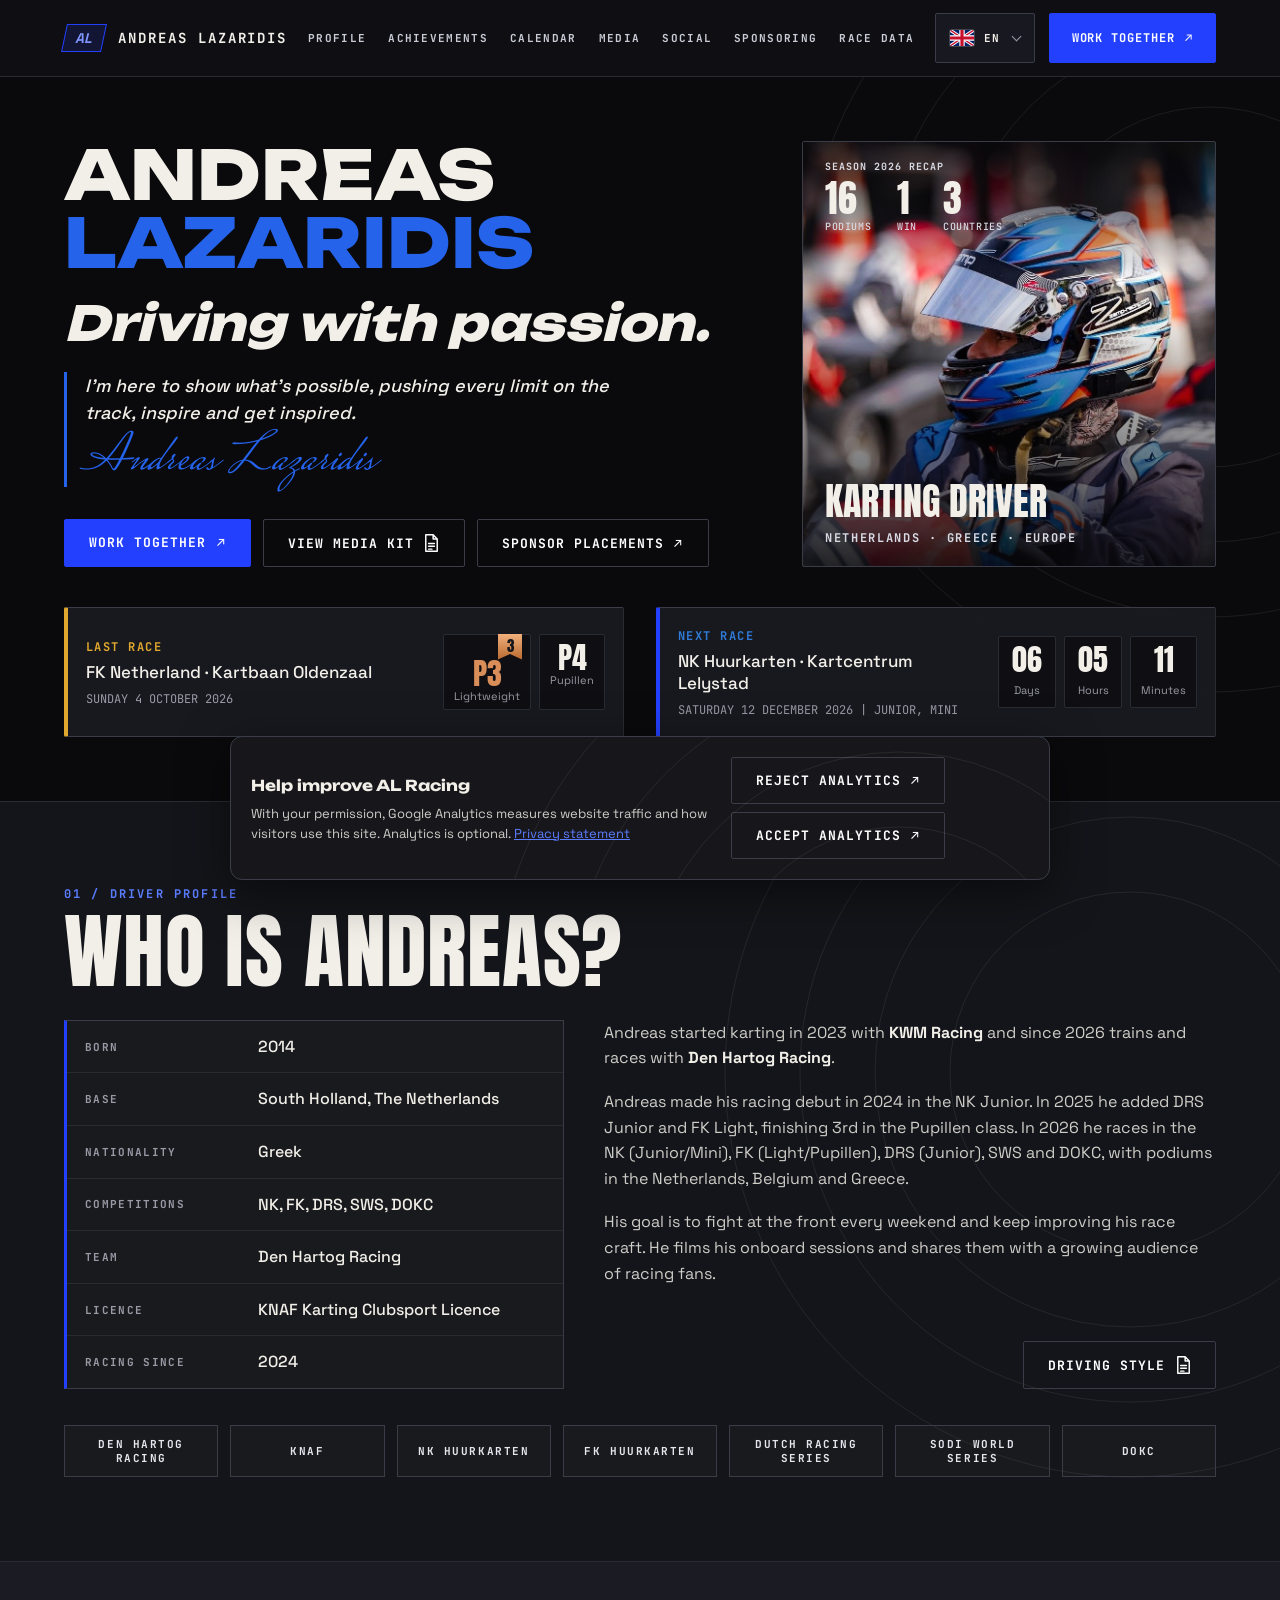
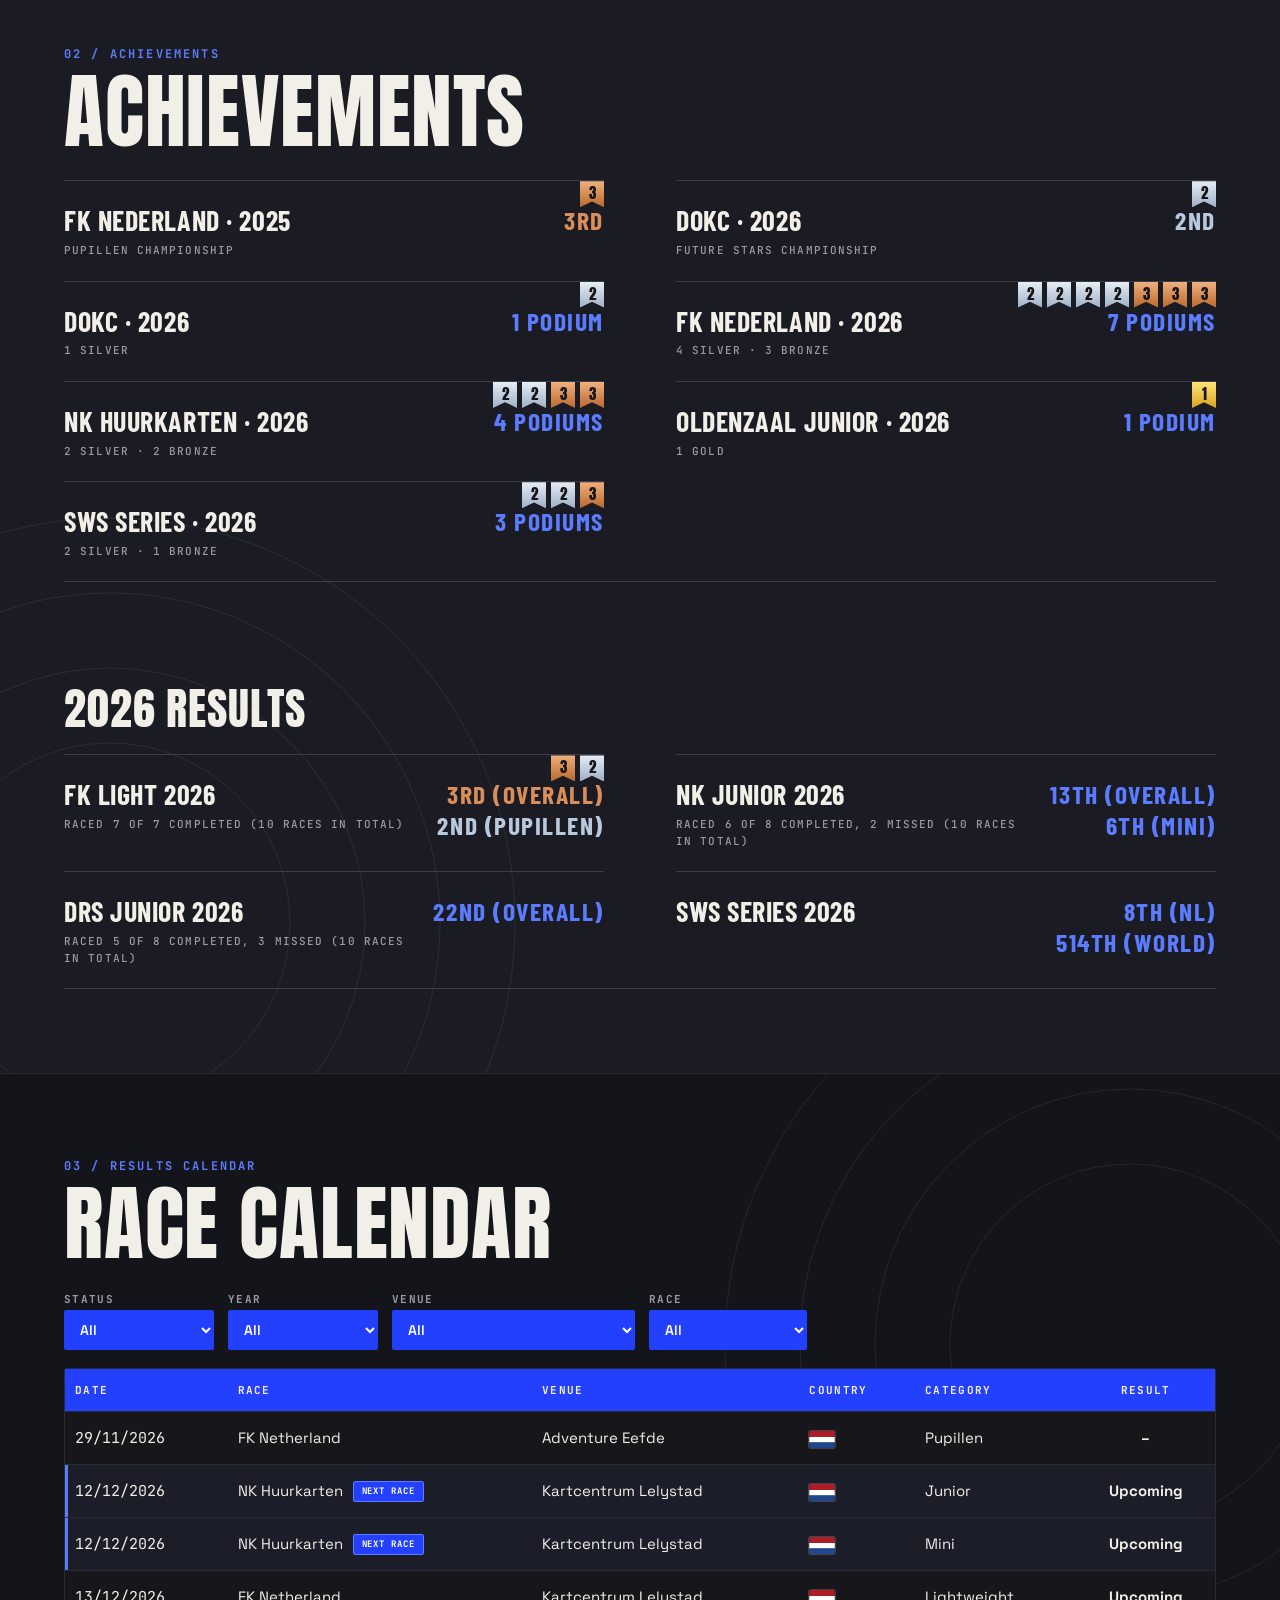
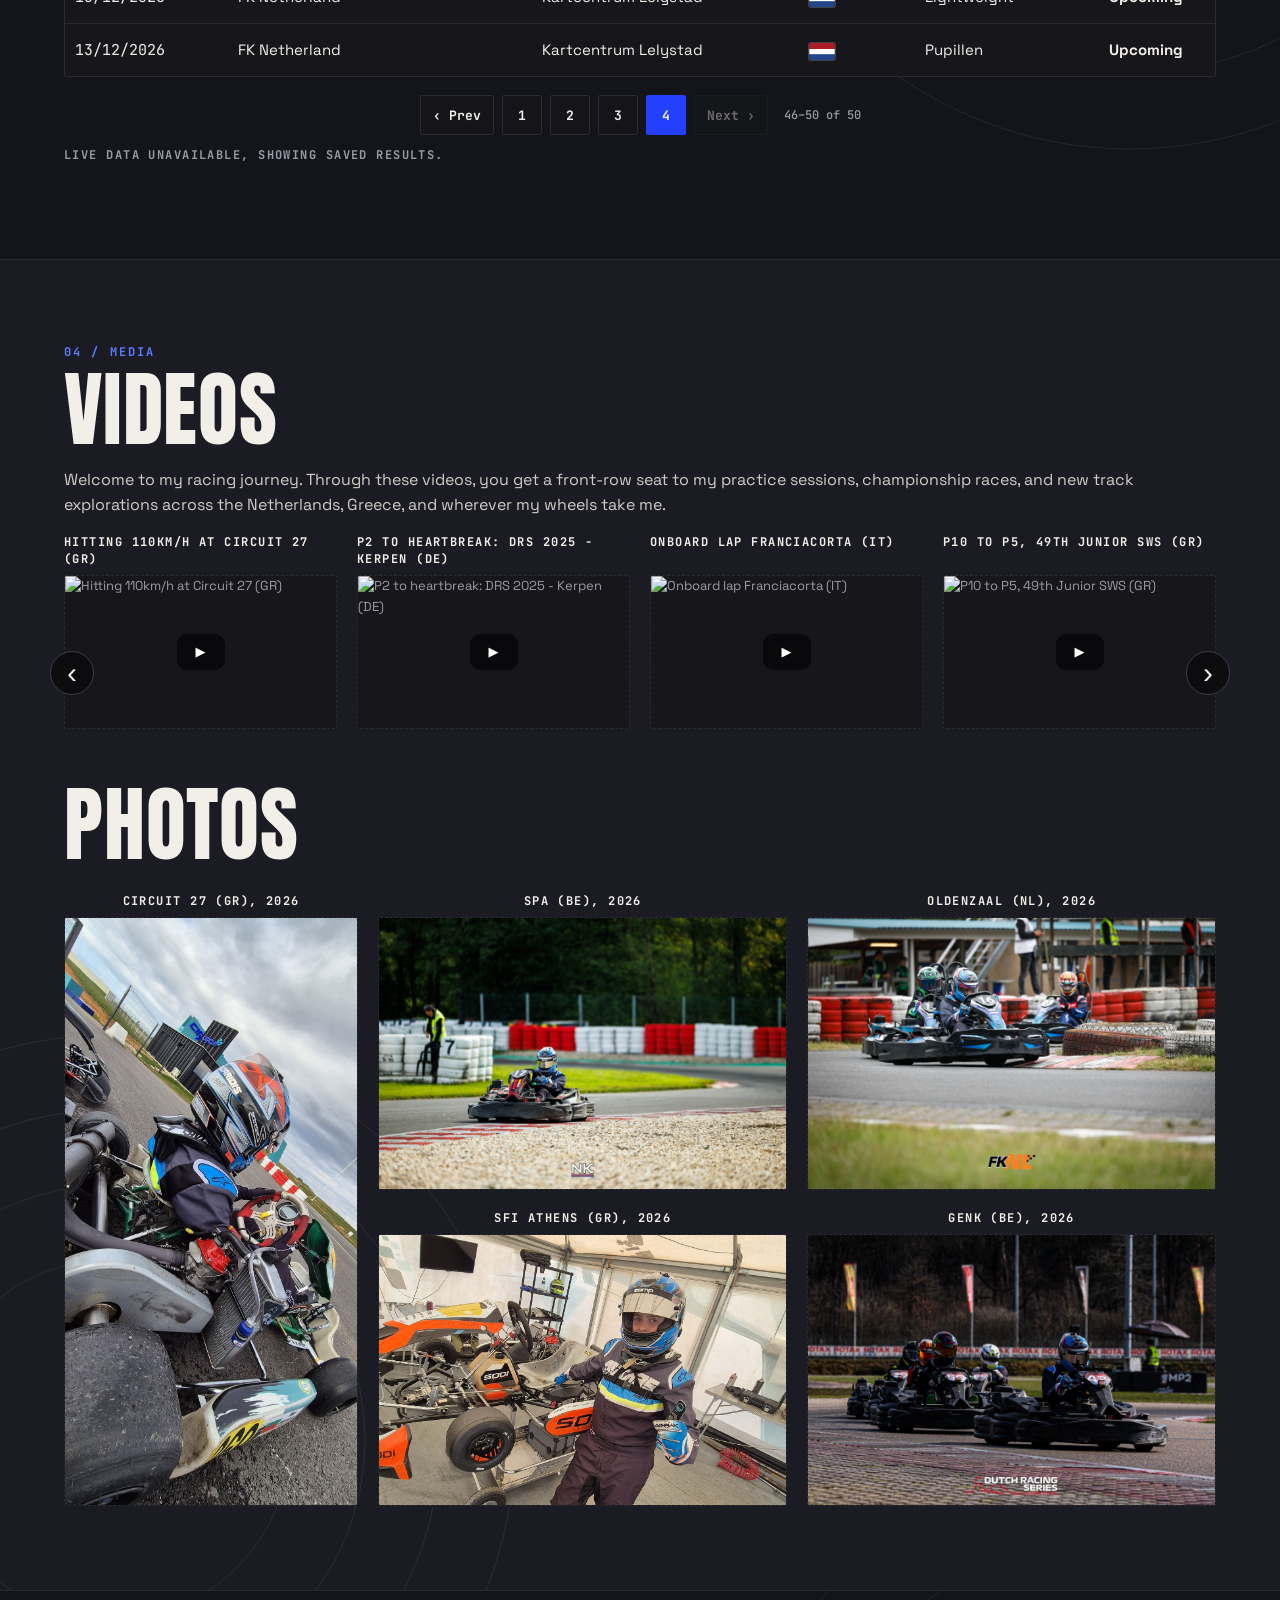
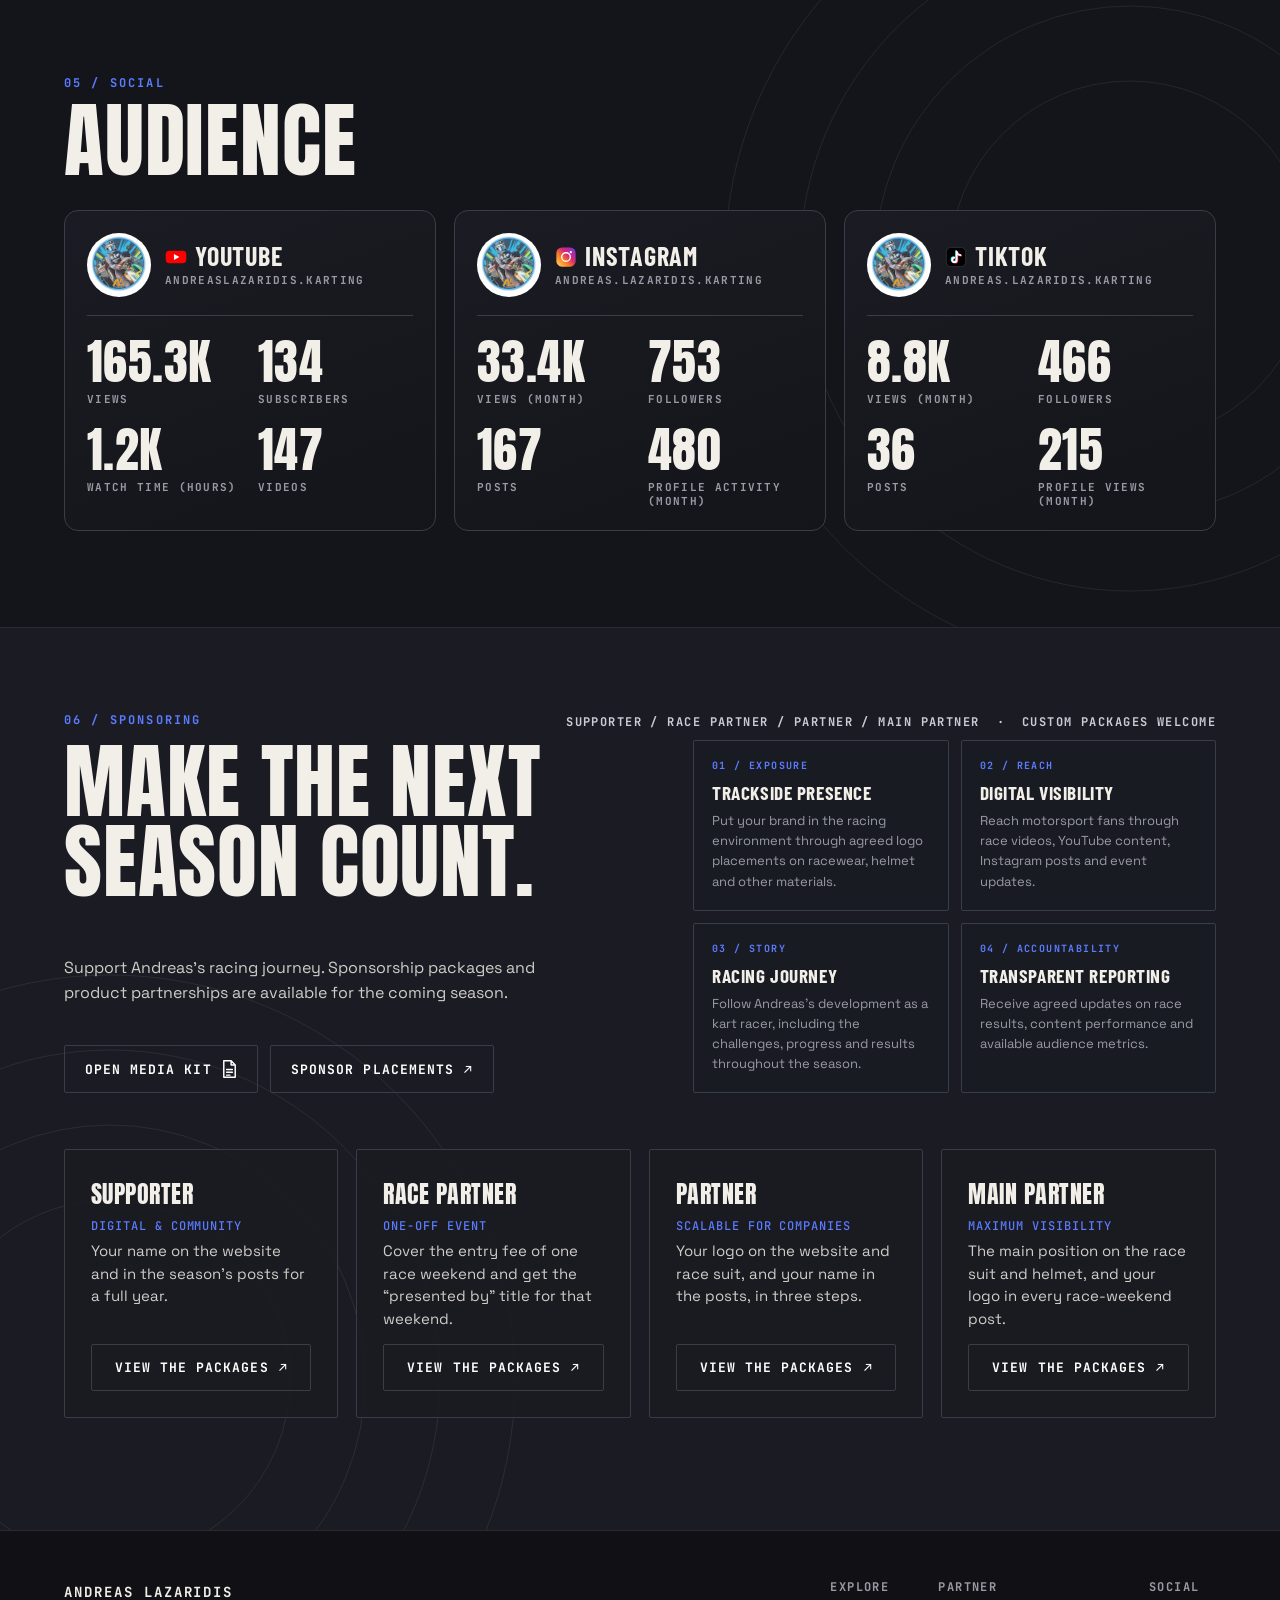
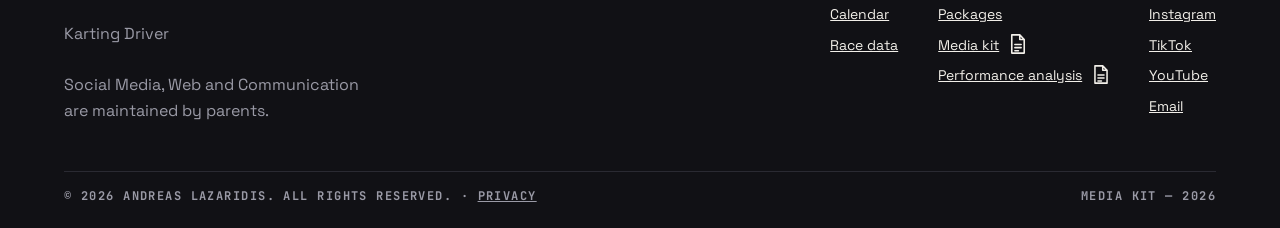
==== commit d06984ff: "Race data page: lap-by-lap telemetry (NL/EN/GR) with converter, sessions list and session cards Co-A" ====
--- a/en/index.html
+++ b/en/index.html
@@ -44,7 +44,7 @@
 </head>
 <body>
 <header><svg width="0" height="0" style="position:absolute" aria-hidden="true" focusable="false"><defs><symbol id="fl-nl" viewBox="0 0 30 20"><path fill="#AE1C28" d="M0 0h30v7H0z"/><path fill="#fff" d="M0 7h30v6.7H0z"/><path fill="#21468B" d="M0 13.3h30V20H0z"/></symbol><symbol id="fl-en" viewBox="0 0 30 20"><path fill="#012169" d="M0 0h30v20H0z"/><path stroke="#fff" stroke-width="4" d="M0 0l30 20M30 0L0 20"/><path stroke="#C8102E" stroke-width="1.8" d="M0 0l30 20M30 0L0 20"/><path stroke="#fff" stroke-width="6.7" d="M15 0v20M0 10h30"/><path stroke="#C8102E" stroke-width="4" d="M15 0v20M0 10h30"/></symbol><symbol id="fl-gr" viewBox="0 0 30 20"><path fill="#0D5EAF" d="M0 0h30v20H0z"/><path fill="#fff" d="M0 2.22h30v2.22H0zM0 6.67h30v2.22H0zM0 11.1h30v2.22H0zM0 15.56h30v2.22H0z"/><path fill="#0D5EAF" d="M0 0h11.1v11.1H0z"/><path fill="#fff" d="M4.44 0h2.22v11.1H4.44zM0 4.44h11.1v2.22H0z"/></symbol></defs></svg><div class="wrap"><a class="logo" href="#top"><i aria-hidden="true"><b>AL</b></i>Andreas Lazaridis</a>
-<nav><a href="#profile" data-i18n="nav_profile">Profile</a><a href="#achievements" data-i18n="nav_achievements">Achievements</a><a href="#calendar" data-i18n="nav_calendar">Calendar</a><a href="#media" data-i18n="nav_media">Media</a><a href="#social" data-i18n="nav_social">Social</a><a href="#sponsoring" data-i18n="nav_sponsoring">Sponsoring</a></nav>
+<nav><a href="#profile" data-i18n="nav_profile">Profile</a><a href="#achievements" data-i18n="nav_achievements">Achievements</a><a href="#calendar" data-i18n="nav_calendar">Calendar</a><a href="#media" data-i18n="nav_media">Media</a><a href="#social" data-i18n="nav_social">Social</a><a href="#sponsoring" data-i18n="nav_sponsoring">Sponsoring</a><a href="/en/racedata/">Race data</a></nav>
 <div class="hdr-end"><div class="lang" id="lang"><button class="lang-btn" type="button" aria-haspopup="true" aria-expanded="false" aria-controls="langMenu" aria-label="Language"><span class="lang-flag"><svg viewBox="0 0 30 20" aria-hidden="true"><use href="#fl-en"/></svg></span><span class="lang-code">EN</span></button><ul class="lang-menu" id="langMenu" hidden><li><a href="/nl/" hreflang="nl" lang="nl"><span class="lang-flag"><svg viewBox="0 0 30 20" aria-hidden="true"><use href="#fl-nl"/></svg></span><span class="lang-name">Nederlands</span><span class="lang-abbr">NL</span></a></li><li><a href="/en/" hreflang="en" lang="en" aria-current="true"><span class="lang-flag"><svg viewBox="0 0 30 20" aria-hidden="true"><use href="#fl-en"/></svg></span><span class="lang-name">English</span><span class="lang-abbr">EN</span></a></li><li><a href="/gr/" hreflang="el" lang="el"><span class="lang-flag"><svg viewBox="0 0 30 20" aria-hidden="true"><use href="#fl-gr"/></svg></span><span class="lang-name">Ελληνικά</span><span class="lang-abbr">GR</span></a></li></ul></div><a class="btn" data-mail data-i18n="btn_work_together" href="#">Work together</a></div></div></header>
 
 <main id="top" class="wrap">
@@ -142,7 +142,7 @@
 </div>
 </div></section>
 
-<footer><div class="wrap"><div class="fgrid"><div><div class="logo">ANDREAS LAZARIDIS</div><p><span data-i18n="hero_mantra">Karting Driver</span><br><br><span data-i18n="footer_tagline">Social Media, Web and Communication are maintained by parents.</span></p></div><div class="fcols"><div><span class="mono" data-i18n="footer_explore">Explore</span><a href="#calendar" data-i18n="footer_calendar">Calendar</a></div>
+<footer><div class="wrap"><div class="fgrid"><div><div class="logo">ANDREAS LAZARIDIS</div><p><span data-i18n="hero_mantra">Karting Driver</span><br><br><span data-i18n="footer_tagline">Social Media, Web and Communication are maintained by parents.</span></p></div><div class="fcols"><div><span class="mono" data-i18n="footer_explore">Explore</span><a href="#calendar" data-i18n="footer_calendar">Calendar</a><a href="/en/racedata/">Race data</a></div>
 <div><span class="mono">Partner</span><a href="#sponsoring" data-i18n="footer_packages">Packages</a><a href="/documents/Andreas_Lazaridis_Sponsoring_Deck_EN.pdf" target="_blank" rel="noopener" data-i18n="footer_mediakit">Media kit</a><a data-i18n="footer_performance" href="/documents/Andreas-Lazaridis-Performance-Analysis.pdf" target="_blank" rel="noopener">Performance analysis</a></div>
 <div><span class="mono">Social</span><a data-k="instagram" href="#">Instagram</a><a data-k="tiktok" href="#">TikTok</a><a data-k="youtube" href="#">YouTube</a><a data-mail href="#">Email</a></div></div></div>
 <div class="copy mono"><span><span data-i18n="footer_rights">© 2026 Andreas Lazaridis. All rights reserved.</span> · <a href="/en/privacy.html" target="_blank" rel="noopener" data-i18n="footer_privacy">Privacy</a></span><span>Media kit — 2026</span></div></div></footer>
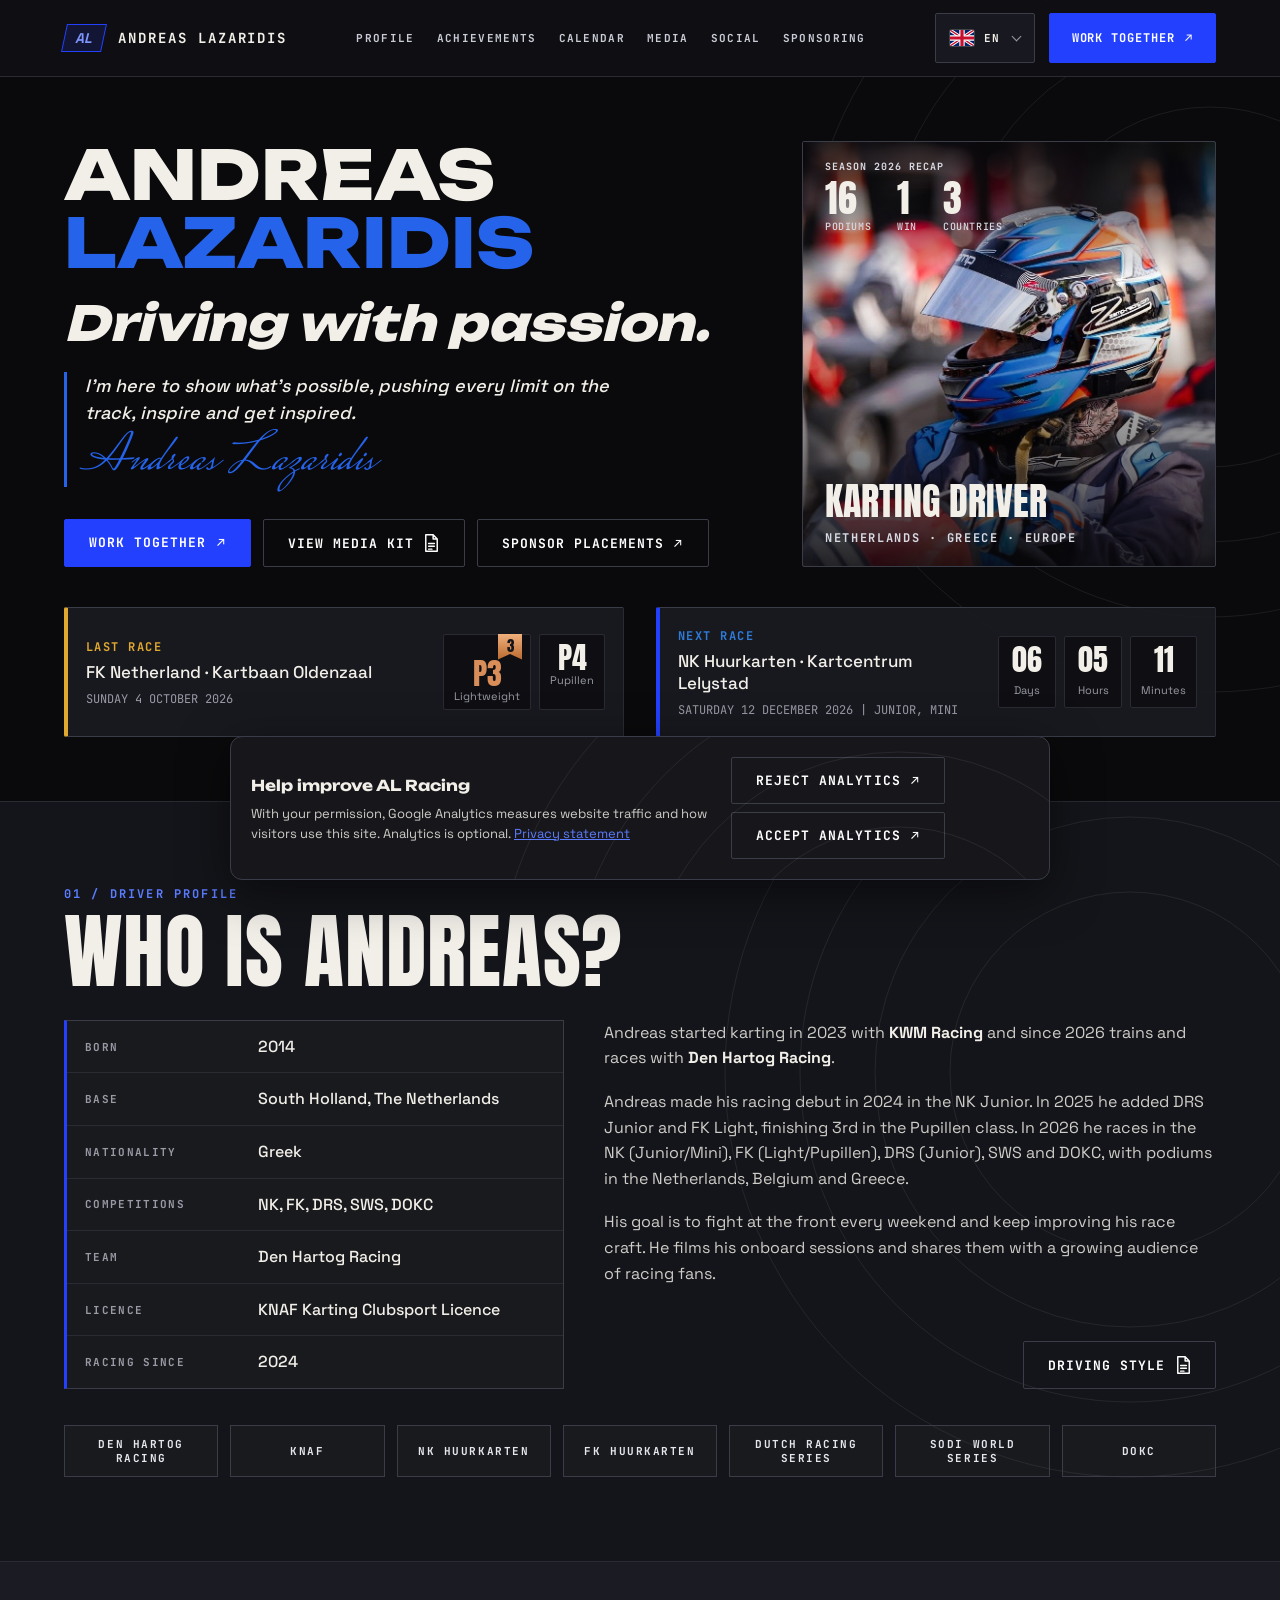
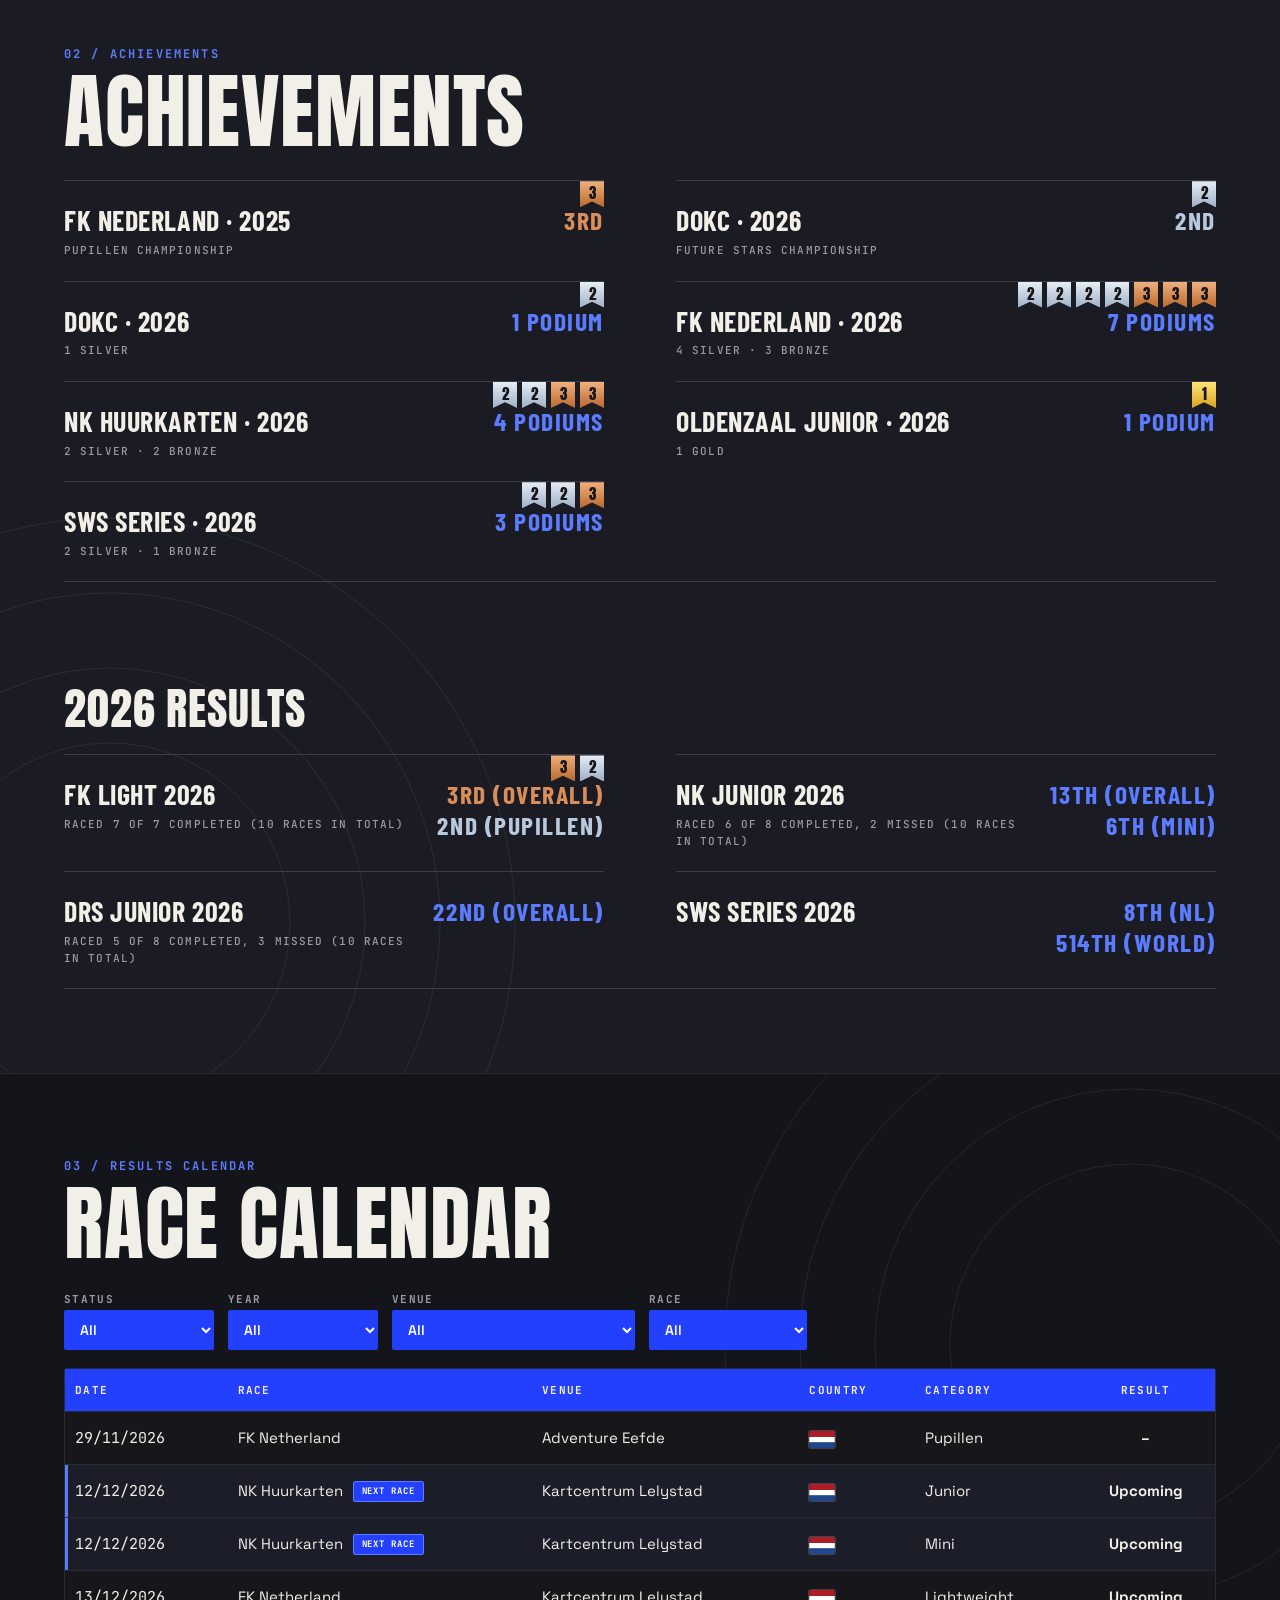
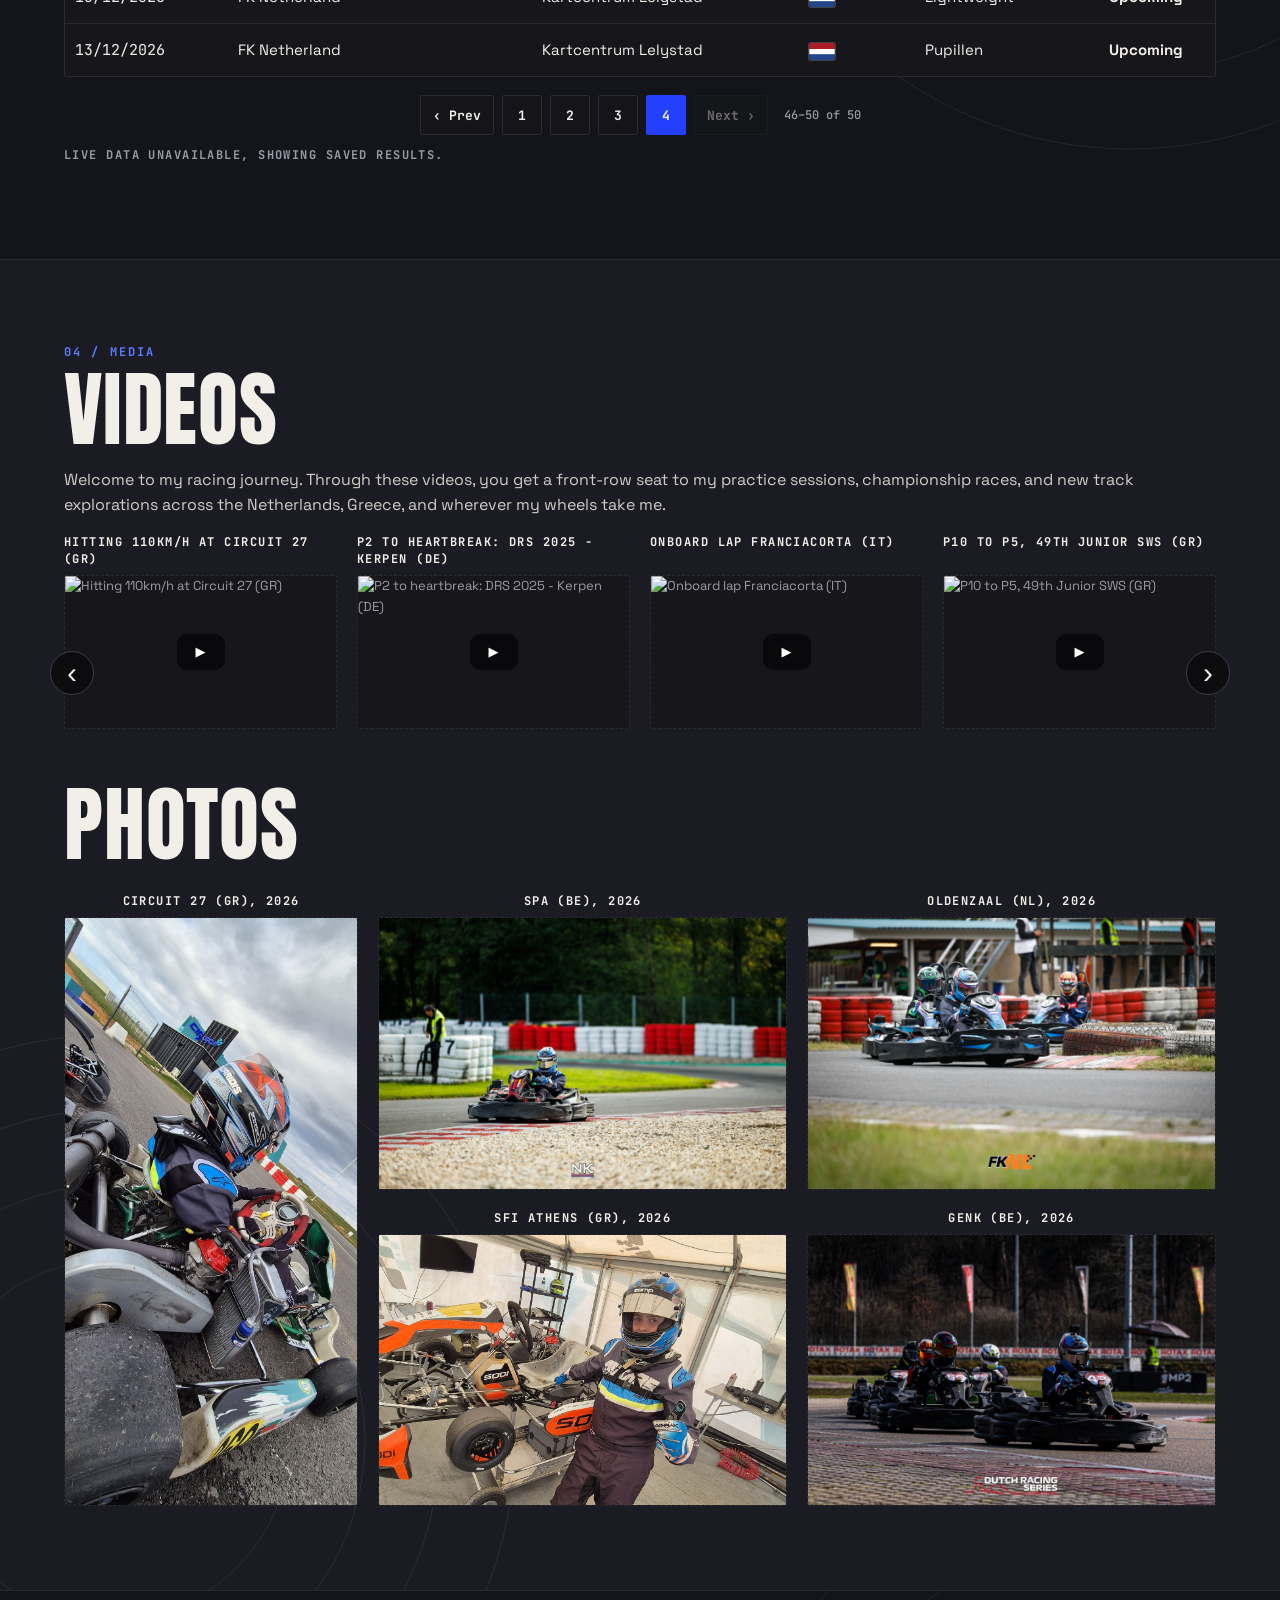
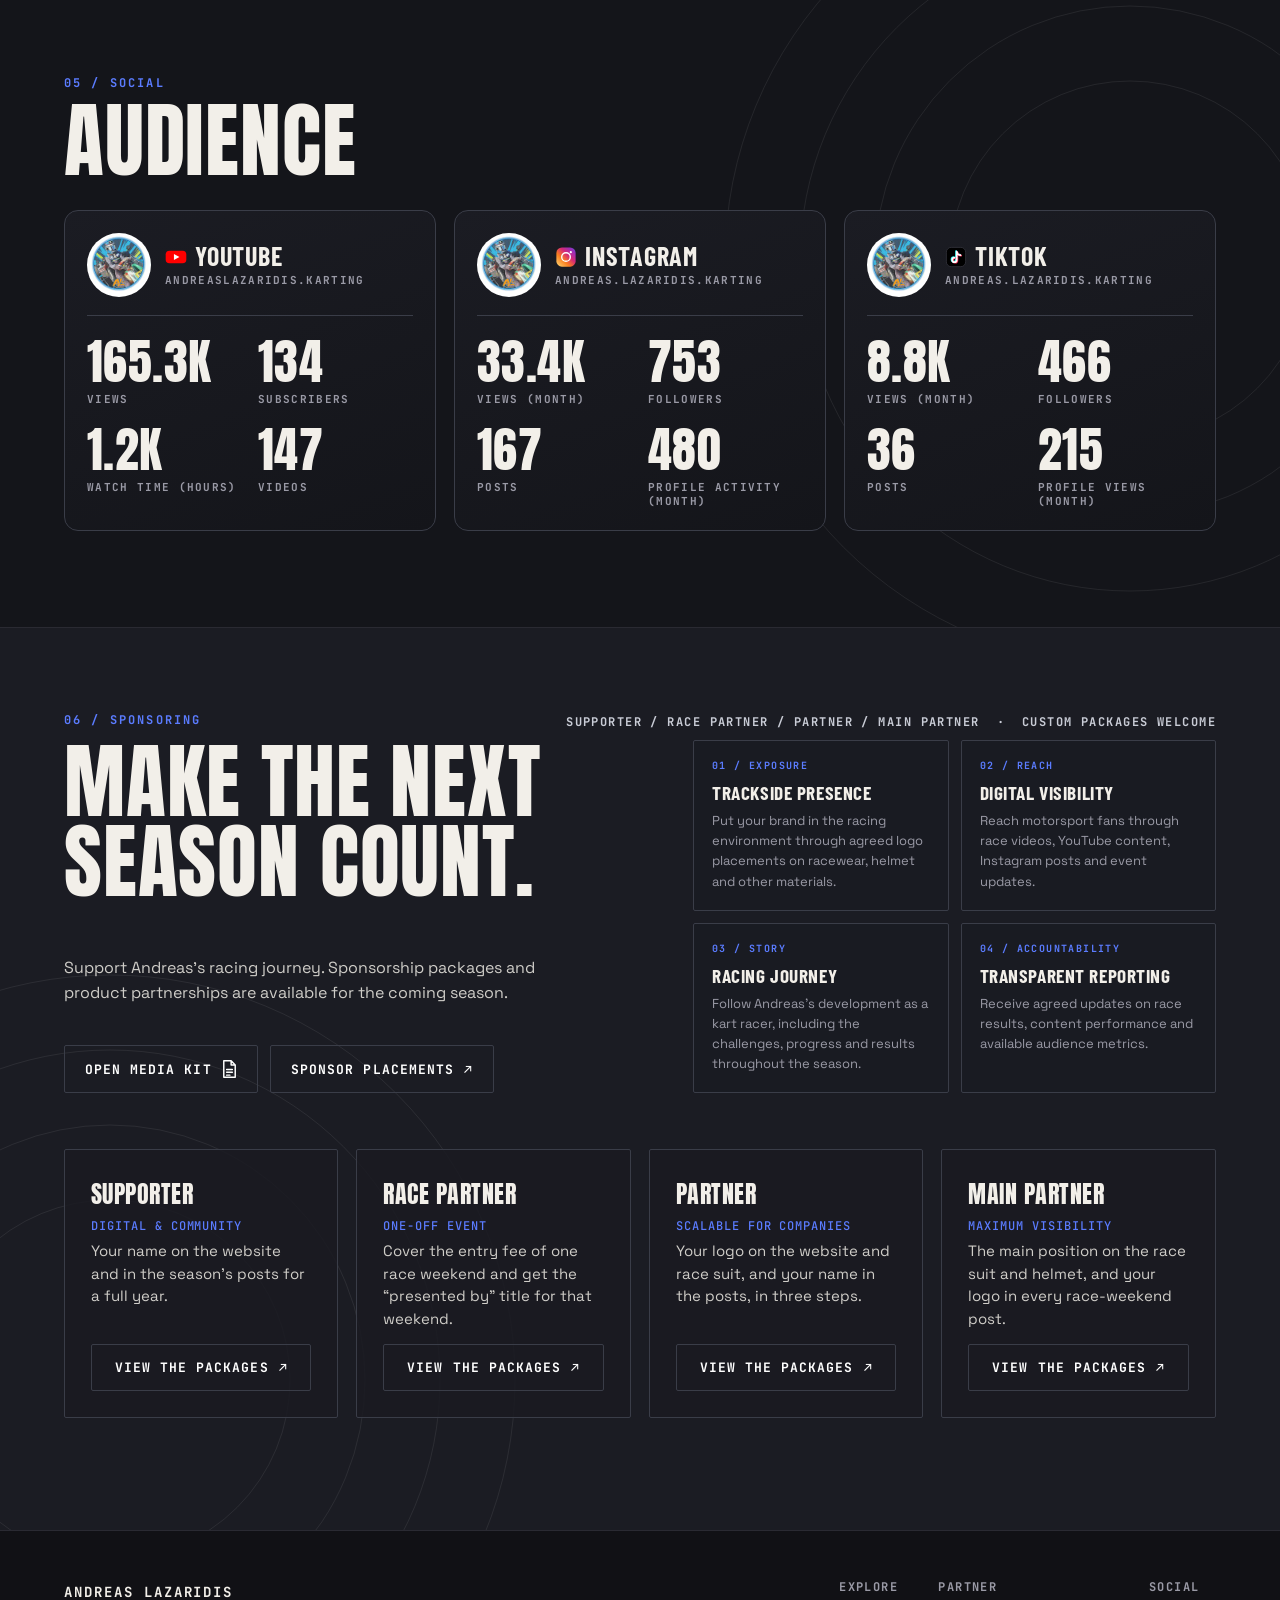
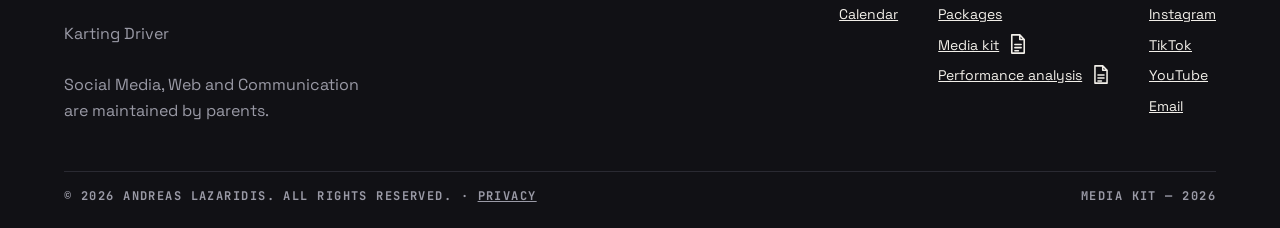
==== commit 79c02370: "Race data: hidden unindexed URL, no links from the site Co-Authored-By: Claude Sonnet 5.5 <noreply@a" ====
--- a/en/index.html
+++ b/en/index.html
@@ -44,7 +44,7 @@
 </head>
 <body>
 <header><svg width="0" height="0" style="position:absolute" aria-hidden="true" focusable="false"><defs><symbol id="fl-nl" viewBox="0 0 30 20"><path fill="#AE1C28" d="M0 0h30v7H0z"/><path fill="#fff" d="M0 7h30v6.7H0z"/><path fill="#21468B" d="M0 13.3h30V20H0z"/></symbol><symbol id="fl-en" viewBox="0 0 30 20"><path fill="#012169" d="M0 0h30v20H0z"/><path stroke="#fff" stroke-width="4" d="M0 0l30 20M30 0L0 20"/><path stroke="#C8102E" stroke-width="1.8" d="M0 0l30 20M30 0L0 20"/><path stroke="#fff" stroke-width="6.7" d="M15 0v20M0 10h30"/><path stroke="#C8102E" stroke-width="4" d="M15 0v20M0 10h30"/></symbol><symbol id="fl-gr" viewBox="0 0 30 20"><path fill="#0D5EAF" d="M0 0h30v20H0z"/><path fill="#fff" d="M0 2.22h30v2.22H0zM0 6.67h30v2.22H0zM0 11.1h30v2.22H0zM0 15.56h30v2.22H0z"/><path fill="#0D5EAF" d="M0 0h11.1v11.1H0z"/><path fill="#fff" d="M4.44 0h2.22v11.1H4.44zM0 4.44h11.1v2.22H0z"/></symbol></defs></svg><div class="wrap"><a class="logo" href="#top"><i aria-hidden="true"><b>AL</b></i>Andreas Lazaridis</a>
-<nav><a href="#profile" data-i18n="nav_profile">Profile</a><a href="#achievements" data-i18n="nav_achievements">Achievements</a><a href="#calendar" data-i18n="nav_calendar">Calendar</a><a href="#media" data-i18n="nav_media">Media</a><a href="#social" data-i18n="nav_social">Social</a><a href="#sponsoring" data-i18n="nav_sponsoring">Sponsoring</a><a href="/en/racedata/">Race data</a></nav>
+<nav><a href="#profile" data-i18n="nav_profile">Profile</a><a href="#achievements" data-i18n="nav_achievements">Achievements</a><a href="#calendar" data-i18n="nav_calendar">Calendar</a><a href="#media" data-i18n="nav_media">Media</a><a href="#social" data-i18n="nav_social">Social</a><a href="#sponsoring" data-i18n="nav_sponsoring">Sponsoring</a></nav>
 <div class="hdr-end"><div class="lang" id="lang"><button class="lang-btn" type="button" aria-haspopup="true" aria-expanded="false" aria-controls="langMenu" aria-label="Language"><span class="lang-flag"><svg viewBox="0 0 30 20" aria-hidden="true"><use href="#fl-en"/></svg></span><span class="lang-code">EN</span></button><ul class="lang-menu" id="langMenu" hidden><li><a href="/nl/" hreflang="nl" lang="nl"><span class="lang-flag"><svg viewBox="0 0 30 20" aria-hidden="true"><use href="#fl-nl"/></svg></span><span class="lang-name">Nederlands</span><span class="lang-abbr">NL</span></a></li><li><a href="/en/" hreflang="en" lang="en" aria-current="true"><span class="lang-flag"><svg viewBox="0 0 30 20" aria-hidden="true"><use href="#fl-en"/></svg></span><span class="lang-name">English</span><span class="lang-abbr">EN</span></a></li><li><a href="/gr/" hreflang="el" lang="el"><span class="lang-flag"><svg viewBox="0 0 30 20" aria-hidden="true"><use href="#fl-gr"/></svg></span><span class="lang-name">Ελληνικά</span><span class="lang-abbr">GR</span></a></li></ul></div><a class="btn" data-mail data-i18n="btn_work_together" href="#">Work together</a></div></div></header>
 
 <main id="top" class="wrap">
@@ -142,7 +142,7 @@
 </div>
 </div></section>
 
-<footer><div class="wrap"><div class="fgrid"><div><div class="logo">ANDREAS LAZARIDIS</div><p><span data-i18n="hero_mantra">Karting Driver</span><br><br><span data-i18n="footer_tagline">Social Media, Web and Communication are maintained by parents.</span></p></div><div class="fcols"><div><span class="mono" data-i18n="footer_explore">Explore</span><a href="#calendar" data-i18n="footer_calendar">Calendar</a><a href="/en/racedata/">Race data</a></div>
+<footer><div class="wrap"><div class="fgrid"><div><div class="logo">ANDREAS LAZARIDIS</div><p><span data-i18n="hero_mantra">Karting Driver</span><br><br><span data-i18n="footer_tagline">Social Media, Web and Communication are maintained by parents.</span></p></div><div class="fcols"><div><span class="mono" data-i18n="footer_explore">Explore</span><a href="#calendar" data-i18n="footer_calendar">Calendar</a></div>
 <div><span class="mono">Partner</span><a href="#sponsoring" data-i18n="footer_packages">Packages</a><a href="/documents/Andreas_Lazaridis_Sponsoring_Deck_EN.pdf" target="_blank" rel="noopener" data-i18n="footer_mediakit">Media kit</a><a data-i18n="footer_performance" href="/documents/Andreas-Lazaridis-Performance-Analysis.pdf" target="_blank" rel="noopener">Performance analysis</a></div>
 <div><span class="mono">Social</span><a data-k="instagram" href="#">Instagram</a><a data-k="tiktok" href="#">TikTok</a><a data-k="youtube" href="#">YouTube</a><a data-mail href="#">Email</a></div></div></div>
 <div class="copy mono"><span><span data-i18n="footer_rights">© 2026 Andreas Lazaridis. All rights reserved.</span> · <a href="/en/privacy.html" target="_blank" rel="noopener" data-i18n="footer_privacy">Privacy</a></span><span>Media kit — 2026</span></div></div></footer>
